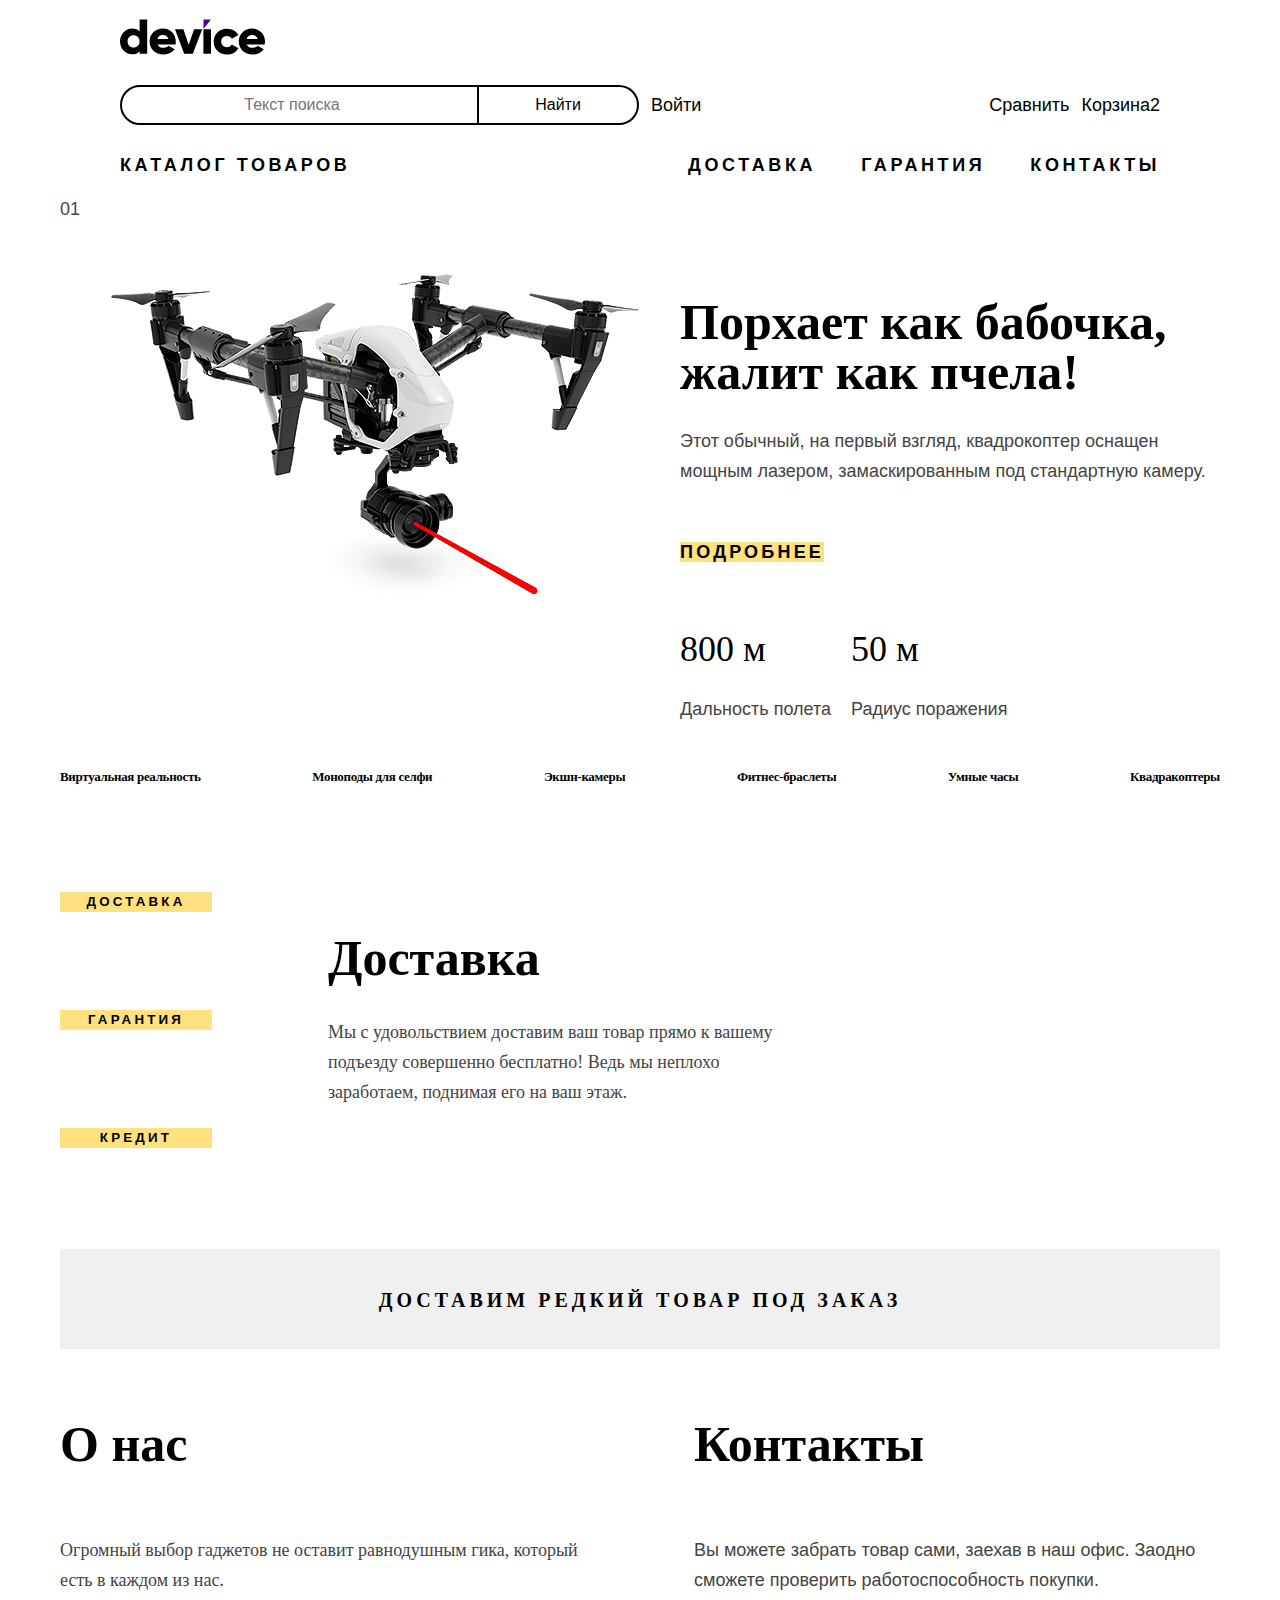
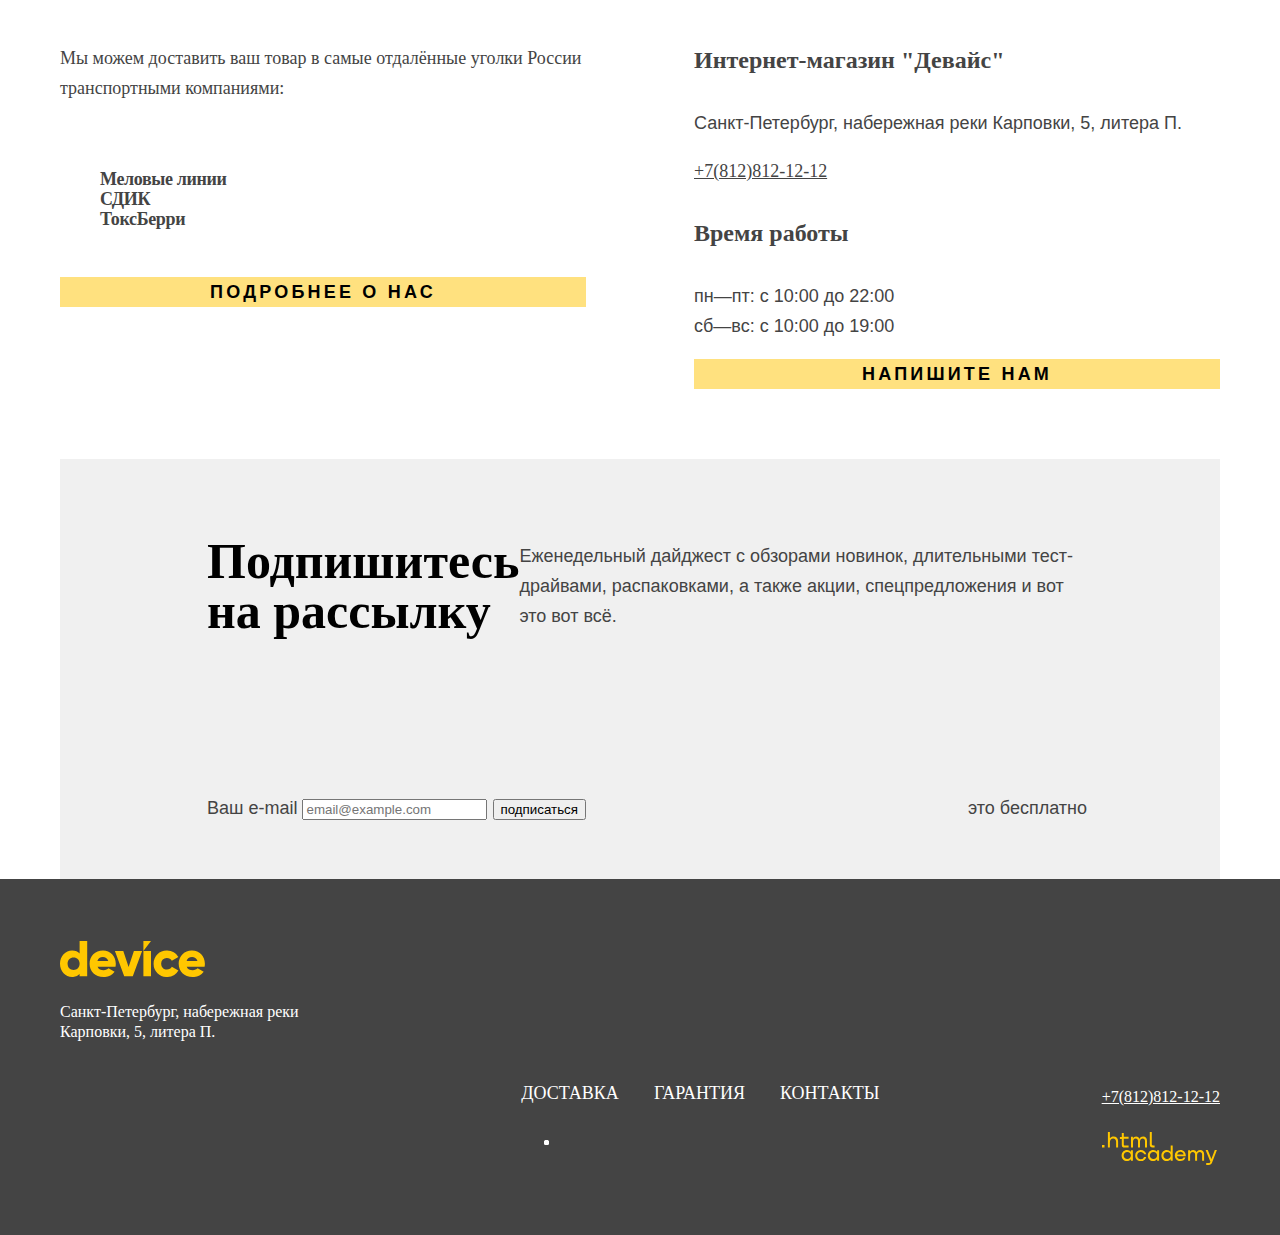
==== index.html @ 9345bbc6 "Merge pull request #5 from AnnaShmel77/master" ====
<!DOCTYPE html>
<html lang="ru">

  <head>
    <meta charset="utf-8">
    <meta name="viewport" content="width=device-width, initial-scale=1">
    <title>HTML Academy: Девайс</title>
    <link rel="stylesheet" href="styles/styles.css">
  </head>

  <body>
    <header class="main-header">
      <!-- Шапка сайта -->
      <a class="logo" href="#">
        <img src="images/logo_header-2.svg" width="145" height="36" alt="Логотип компании Device">
      </a>
      <div class="header-tabs">
        <form class="menu-form" action="https://echo.htmlacademy.ru/" method="post">
          <input type="search" class="menu-form-input" placeholder="Текст поиска">
          <button class="menu-form-button" type="submit">Найти</button>
        </form>
        <ul class="user-menu">
          <li class="user-menu-li-fr">
            <a class="user-menu-link" href="#">Войти</a>
          </li>
          <li class="user-menu-li-sd">
            <a class="user-menu-link" href="#">Сравнить</a>
          </li>
          <li class="user-menu-li-thd">
            <a class="user-menu-link notification side" href="#">
              <span>Корзина</span>
              <span class="badge">2</span>
            </a>
          </li>
        </ul>
      </div>
      <nav class="navigation">
        <div class="dropdown">
          <button class="dropbtn" type="button">Каталог товаров
          </button>
          <div class="dropdown-content">
            <div class="row">
              <div class="column">
                <a href="#">Виртуальная реальность</a>
                <a href="#">Моноподы для селфи</a>
                <a href="#">Экшн-камеры</a>
              </div>
              <div class="column">
                <a href="#">Фитнес-браслеты</a>
                <a href="#">Умные часы</a>
              </div>
              <div class="column">
                <a href="#">Квадракоптеры</a>
              </div>
            </div>
          </div>
          <div class="navigation-link-box">
            <a class="navigation-link" href="#">Доставка</a>
            <a class="navigation-link" href="#">Гарантия</a>
            <a class="navigation-link" href="#">Контакты</a>
          </div>
        </div>
      </nav>
    </header>
    <!--Основное содержание страницы-->
    <div class="page-container">
      <main class="main-index main-container">
        <h1 class="visually-hidden">Онлайн магазин электронных товаров Device</h1>
        <!--Slideshow container-->
        <div class="slideshow-container">
          <div class="myslides">
            <div class="slide-one">
              <p class="numbertext">01</p>
              <img class="slider-image" src="images/slider/slider-1.png" style="width:50%" width="560" height="560"
                alt="квадрокоптер">
              <button class="slider-button slider-prev" type="button">
                <span class="visually-hidden">Предыдущее фото</span>
              </button>
              <button class="slider-button slider-next" type="button">
                <span class="visually-hidden">Следующее фото</span>
              </button>
              <div class="slide-right-column">
                <h2 class="slider-title title">Порхает как бабочка, жалит как пчела!</h2>
                <p class="slider-text text">Этот обычный, на первый взгляд, квадрокоптер оснащен мощным лазером,
                  замаскированным под
                  стандартную камеру.
                </p>
                <div class="slider-more-button">
                  <a class="button" href="#">Подробнее</a>
                </div>
                <div class="advantages">
                  <h2 class="visually-hidden">Преимущества</h2>
                  <ul class="advantages-list">
                    <li class="advantages-item">
                      <h3 class="advantages-number-title">800 м</h3>
                      <p class="advantages-description">Дальность полета</p>
                    </li>
                    <li class="advantages-item">
                      <h3 class="advantages-number-title">50 м</h3>
                      <p class="advantages-description">Радиус поражения</p>
                    </li>
                  </ul>
                </div>
              </div>
            </div>

            <div class="slide-two">
              <p class="numbertext">02</p>
              <img class="slider-image" src="images/slider/slider-2.png" style="width:50%" width="560" height="560"
                alt="фитнес-браслет">
              <button class="slider-button slider-prev" type="button">
                <span class="visually-hidden">Предыдущее фото</span>
              </button>
              <button class="slider-button slider-next" type="button">
                <span class="visually-hidden">Следующее фото</span>
              </button>
              <div class="slide-right-column">
                <h2 class="slider-title title">Худеем правильно!</h2>
                <p class="slider-text text">Мотивирующие фитнес-браслеты помогут найти в себе силы не пропускать занятия
                  и соблюдать
                  диету.
                </p>
                <div class="slider-more-button">
                  <a class="button" href="#">Подробнее</a>
                </div>
                <div class="advantages">
                  <h2 class="visually-hidden">Преимущества</h2>
                  <ul class="advantages-list">
                    <li class="advantages-item">
                      <h3 class="advantages-number-title">48 часов</h3>
                      <p class="advantages-description">Без подзарядки</p>
                    </li>
                  </ul>
                </div>
              </div>
            </div>

            <div class="slide-three">
              <p class="numbertext">03</p>
              <img class="slider-image" src="images/slider/slider-3.png" style="width:50%" width="560" height="560"
                alt="палка для селфи">
              <button class="slider-button slider-prev" type="button">
                <span class="visually-hidden">Предыдущее фото</span>
              </button>
              <button class="slider-button slider-next" type="button">
                <span class="visually-hidden">Следующее фото</span>
              </button>
              <div class="slide-right-column">
                <h2 class="slider-title title">Делай селфи, как Бен Стиллер!</h2>
                <p class="slider-text text">Самая длинная палка для селфи доступна в нашем магазине. Восемь (Восемь,
                  Карл!) метров длиной
                  и весом всего 5 кг.
                </p>
                <div class="slider-more-button">
                  <a class="button" href="#">Подробнее</a>
                </div>
                <div class="advantages">
                  <h2 class="visually-hidden">Преимущества</h2>
                  <ul class="advantages-list">
                    <li class="advantages-item">
                      <h3 class="advantages-number-title title">8,5 м</h3>
                      <p class="advantages-description">Длина палки</p>
                    </li>
                    <li class="advantages-item">
                      <h3 class="advantages-number-title title">5 кг</h3>
                      <p class="advantages-description">Вес палки</p>
                    </li>
                    <li class="advantages-item">
                      <h3 class="advantages-number-title title">Карбон</h3>
                      <p class="advantages-description">Материал</p>
                    </li>
                  </ul>
                </div>
              </div>
            </div>
          </div>
        </div>
        <!--Каталог товаров иконки-->
        <ul class="main-category-list">
          <li class="main-category-item">
            <a class="main-category-link" href="#">
              <span class="main-category-text">Виртуальная реальность</span>
            </a>
          </li>

          <li class="main-category-item">
            <a class="main-category-link" href="#">
              <span class="main-category-text">Моноподы для селфи</span>
            </a>
          </li>

          <li class="main-category-item">
            <a class="main-category-link" href="#">
              <span class="main-category-text">Экшн-камеры</span>
            </a>
          </li>

          <li class="main-category-item">
            <a class="main-category-link" href="#">
              <span class="main-category-text">Фитнес-браслеты</span>
            </a>
          </li>

          <li class="main-category-item">
            <a class="main-category-link" href="#">
              <span class="main-category-text">Умные часы</span>
            </a>
          </li>

          <li class="main-category-item">
            <a class="main-category-link" href="#">
              <span class="main-category-text">Квадракоптеры</span>
            </a>
          </li>
        </ul>
        <!--Вертикальные табы с попап слайдами-->
        <section class="vertical-tabbar">
          <div class="tab">
            <button class="tablinks button" type="button">Доставка</button>
            <button class="tablinks button" type="button">Гарантия</button>
            <button class="tablinks button" type="button">Кредит</button>
          </div>

          <div class="tabcontent delivery">
            <!--Картинку добавить через background-image-->
            <h3 class="tabcontent-title title">Доставка</h3>
            <p class="tabcontent-text">Мы с удовольствием доставим ваш товар прямо
              к вашему подъезду совершенно бесплатно! Ведь
              мы неплохо заработаем, поднимая его на ваш этаж.</p>
          </div>

          <div class="tabcontent warranty">
            <!--Картинку добавить через background-image-->
            <h3 class="tabcontent-title title">Гарантия</h3>
            <p class="tabcontent-text">Если из-за возгорания купленного у нас товара у вас
              сгорит дом — не переживайте, мы выдадим вам новый.
              Товар, не дом, конечно же.</p>
          </div>

          <div class="tabcontent credit">
            <!--Картинку добавить через background-image-->
            <h3 class="tabcontent-title title">Кредит</h3>
            <p class="tabcontent-text">Залезть в долговую яму стало проще! Кредитные
              консультанты подберут для вас наиболее выгодные
              условия кредита. Выгодные для банка, разумеется.</p>
          </div>
        </section>

        <!--Доставка под заказ с модальным окном-->
        <div class="big-delivery-element">
          <a class="delivery-button" href="#">Доставим редкий товар под заказ</a>
        </div>

        <!--Контакты-->
        <div class="about-contacts">
          <section class="aboutus">
            <h3 class="aboutus-title title">О нас</h3>
            <div class="aboutus-text">
              <p>Огромный выбор гаджетов не оставит равнодушным гика, который есть в каждом из нас. </p>

              <p>Мы можем доставить ваш товар в самые отдалённые уголки России транспортными компаниями:
              </p>
            </div>
            <ul class="aboutus-delivery-list">
              <li>Меловые линии</li>
              <li>СДИК</li>
              <li>ТоксБерри</li>
            </ul>
            <a class="aboutus-link button" href="#">Подробнее о нас</a>
          </section>

          <section class="contacts">
            <h3 class="contacts-title title">Контакты</h3>
            <p class="contacts-text">
              Вы можете забрать товар сами, заехав в наш офис.
              Заодно сможете проверить работоспособность покупки.
            </p>
            <h4 class="contacts-subtitle title">Интернет-магазин "Девайс"</h4>
            <p class="contacts-address">
              Санкт-Петербург, набережная реки Карповки, 5, литера П.
            </p>
            <a class="contacts-phone-body" href="tel:+78121212">+7(812)812-12-12</a>
            <h4 class="contacts-subtitle title">Время работы</h4>
            <ul class="contacts-schedule">
              <li class="contacts-schedule-item">пн—пт: с 10:00 до 22:00</li>
              <li class="contacts-schedule-item">сб—вс: с 10:00 до 19:00</li>
            </ul>
            <a class="contacts-link button" href="mailto:mail@emai.com">Напишите нам</a>
          </section>
        </div>
        <!--Подписка-->
        <section class="newsletter">
          <div class="newsletter-row">
            <h3 class="newsletter-title title">Подпишитесь на рассылку</h3>

            <p class="newsletter-text">Еженедельный дайджест с обзорами новинок,
              длительными тест-драйвами, распаковками, а также акции, спецпредложения и вот это вот всё.</p>
          </div>
          <div class="newsletter-form-block">
            <form class="newsletter-form" action="https://echo.htmlacademy.ru/" method="post">
              <label for="newsletter-email">Ваш e-mail</label>
              <input class="field" placeholder="email@example.com" type="email" name="newsletter-email"
                id="newsletter-email" required>
              <button class="btn newsletter-button" type="submit">
                <span class="newsletter-btn-text">подписаться</span>
              </button>
            </form>
            <p class="newsletter-form-text">это бесплатно</p>
          </div>
        </section>
      </main>
    </div>

    <!--Подвал сайта-->
    <footer class="page-footer">
      <section class="footer-content">
        <div class="footer-logo-section">
          <a class="footer-logo" href="#">
            <img src="images/logo_footer-2.svg" width="145" height="36" alt="Логотип компании Device">
          </a>
          <address class="footer-contacts-address">
            <p class="address-text">Санкт-Петербург, набережная реки Карповки, 5, литера П.</p>
          </address>
        </div>

        <div class="footer-social-menu">
          <div class="footer-menu">
            <ul class="footer-menu-links">
              <li class="footer-menu-item">
                <a class="buttonlink" href="#">Доставка</a>
              </li>
              <li class="footer-menu-item">
                <a class="buttonlink" href="#">Гарантия</a>
              </li>
              <li class="footer-menu-item">
                <a class="buttonlink" href="#">Контакты</a>
              </li>
            </ul>
          </div>

          <div class="footer-social">
            <ul class="footer-social-list">
              <li class="footer-social-item">
                <a class="buttonlink" href="#">
                  <span class="visually-hidden">Телеграм</span>
                </a>
              </li>
              <li class="footer-social-item">
                <a class="buttonlink" href="#">
                  <span class="visually-hidden">Youtube</span>
                </a>
              </li>
              <li class="footer-social-item">
                <a class="buttonlink" href="#">
                  <span class="visually-hidden">Твиттер</span>
                </a>
              </li>
            </ul>
          </div>
        </div>

        <div class="footer-phone-logo">
          <div class="footer-contact-phone">
            <a class="contacts-phone" href="tel:+78121212">+7(812)812-12-12</a>
          </div>

          <a class="footer-htmlacademy-logo" href="https://htmlacademy.ru/" target="_blank">
            <img src="images/logo_htmlacademy-2.svg" width="115" height="33" alt="Логотип HTML-академии">
          </a>
        </div>
      </section>
    </footer>
  </body>

</html>
---- styles/styles.css ----
@font-face {
    font-family: "rubik";
    font-style: normal;
    font-weight: 400;
    src: url("../fonts/rubik/rubik-400.woff2") format("woff2");
    font-display: swap;
}


@font-face {
    font-family: "rubik";
    font-style: normal;
    font-weight: 700;
    src: url("../fonts/rubik/rubik-700.woff2") format("woff2");
    font-display: swap;
}


@font-face {
    font-family: "raleway";
    font-style: normal;
    font-weight: 800;
    src: url("../fonts/raleway/raleway-800.woff2") format("woff2");
    font-display: swap;
}

html {
    height: 100%;
}

body {
    margin: 0 auto;
    display: flex;
    flex-direction: column;
    min-height: 100vh;
    justify-content: space-between;
    font-family: "rubik", sans-serif;
    font-size: 18px;
    line-height: 30px;
    color: #444444;
    background-color: #FFFFFF;
}

.visually-hidden {
    position: absolute;
    width: 1px;
    height: 1px;
    margin: -1px;
    padding: 0;
    border: 0;
    clip: rect(0 0 0 0);
    overflow: hidden;
}

.button {
    font-family: "raleway", sans-serif;
    font-style: normal;
    font-weight: 800;
    text-align: center;
    color: #000000;
    background-color: #FFE17F;
    text-decoration: none;
    text-transform: uppercase;
    letter-spacing: 3.2px;
    padding: 0;
}

/* Pages */

.main-header {
    display: flex;
    width: 100%;
    max-width: 1160px;
    margin: 0 auto;
    margin-top: 19px;
    flex-direction: column;
    align-content: center;
    color: #000000;
    background-color: #FFFFFF;
}

.logo {
    display: block;
    width: 100%;
    max-width: 1040px;
    height: 36px;
    padding: 0;
    margin: 0 auto;
    margin-bottom: 30px;
}

.header-tabs {
    display: flex;
    flex-direction: row;
    width: 100%;
    max-width: 1040px;
    margin: 0 auto;
    margin-bottom: 30px;
    align-items: center;
}

.menu-form {
    display: flex;
    height: 40px;
    margin: 0 auto;
    align-content: center;
    background-color: #FFFFFF;
    font-family: "rubik", sans-serif;
    font-size: 16px;
    line-height: 20px;
    padding: 0;
    color: #000000;
    text-align: center;
}

.menu-form-input {
    display: flex;
    width: 359px;
    box-sizing: border-box;
    border: 2px solid #000000;
    border-radius: 50px 0 0 50px;
    align-content: center;
    background-color: #FFFFFF;
    font-family: "rubik", sans-serif;
    font-size: 16px;
    line-height: 20px;
    color: #000000;
    text-align: center;
    align-items: center;
    padding: 0;
}

.menu-form-button {
    display: flex;
    width: 160px;
    border: 2px solid #000000;
    border-radius: 0 50px 50px 0;
    border-left: transparent;
    padding-left: 10px;
    background-color: #FFFFFF;
    font-family: "rubik", sans-serif;
    font-size: 16px;
    line-height: 20px;
    color: #000000;
    text-align: center;
    align-items: center;
    justify-content: center;
    padding: 0;
}

.login {
    display: flex;
    flex-grow: 0;
    margin: 0 auto;
    padding-left: 26px;
    padding-top: 5px;
    padding-bottom: 5px;
}

.user-menu {
    display: flex;
    flex-direction: row;
    flex-wrap: wrap;
    margin: 0 auto;
    margin-left: 12px;
    column-gap: 12px;
    padding: 0;
    list-style-type: none;
    width: calc(100% - 519px);
    align-items: center;
}

.user-menu-li-fr {
    display: flex;
    margin-right: auto;
}

.user-menu-link {
    font-family: "rubik", sans-serif;
    line-height: 30px;
    font-weight: 400;
    color: #000000;
    text-decoration: none;
    text-transform: none;
}

.side {
    display: flex;
    flex-direction: row;
    margin-left: 0;
    flex-grow: 0;
    margin: 0 auto;
    justify-content: flex-end;
}

.navigation {
    display: flex;
    width: 100%;
    max-width: 1160px;
    margin: 0 auto;
    column-gap: 12px;
}


.navigation-link {
    font-family: "raleway", sans-serif;
    line-height: 21px;
    font-weight: 800;
    text-align: center;
    color: #000000;
    text-decoration: none;
    text-transform: uppercase;
}

.dropdown {
    display: flex;
    flex-direction: row;
    width: 100%;
    max-width: 1040px;
    font-family: "raleway", sans-serif;
    font-style: normal;
    font-size: 18px;
    line-height: 21px;
    letter-spacing: 0.2em;
    text-transform: uppercase;
    color: #000000;
    font-weight: 800;
    flex-wrap: wrap;
    flex-grow: 0;
    margin: 0 auto;
    align-items: center;
}

.dropbtn {
    appearance: none;
    display: flex;
    font-family: "raleway", sans-serif;
    font-style: normal;
    font-size: 18px;
    line-height: 21px;
    letter-spacing: 0.2em;
    text-transform: uppercase;
    color: #000000;
    font-weight: 800;
    text-align: left;
    border: none;
    padding: 0;
    background-color: inherit;
    flex-direction: row;
    flex-grow: 0;
    margin: 0;
    justify-content: flex-start;
}

.dropdown-content {
    display: none;
}

.navigation-link-box {
    display: flex;
    margin: 0 auto;
    margin-right: 0;
    flex-wrap: wrap;
    flex-direction: row;
    align-items: flex-start;
    justify-content: flex-end;
    gap: 45px;
}

/*Style links inside the dropdown menu columns*/
.column a {
    font-family: "rubik", sans-serif;
    line-height: 30px;
    font-weight: 400;
    color: #000000;
    text-decoration: none;
    text-transform: none;
    float: none;
    text-align: left;
    display: block;
}

.page-container {
    width: 1160px;
    margin: 0 auto;
}

.main-container {
    flex-grow: 1;
}

.title {
    font-family: "rubik", sans-serif;
    line-height: 30px;
    font-weight: 700;
    color: #000000;
    text-decoration: none;
    text-transform: none;
}


.visually-hidden {
    display: none;
}

.advantages-number-title {
    font-family: "rubik";
    line-height: 30px;
    font-size: 36px;
    font-weight: 400;
    color: #000000;
}

.slideshow-container {
    display: flex;
    max-width: 1160px;
    margin: auto;
    position: relative;
}

.slide-one {
    display: flex;
    margin: auto;

}

.slide-two {
    display: none;
}

.slide-three {
    display: none;
}

.slide-right-column {
    display: flex;
    flex-direction: column;
    max-width: 560px;
    margin-left: 40px;
    margin-top: 121px;
}

.advantages-list {
    display: flex;
    list-style-type: none;
    padding: 0;
    gap: 20px;
}

.slider-button {
    margin: 0;
    border: none;
    padding: 0;
}

.slider-title {
    padding-bottom: 29px;
    margin: 0;
    font-family: "Raleway";
    font-style: normal;
    font-weight: 800;
    font-size: 50px;
    line-height: 50px;
}

.slider-text {
    padding-bottom: 51px;
    margin: 0;
}

.advantages-number-title {
    padding-bottom: 12px;
    margin: 0;
}

.slider-more-button {
    padding-bottom: 49px;
}

/*Catalog with icons on yellow*/

.main-category-list {
    display: flex;
    justify-content: space-between;
    text-align: center;
    align-items: center;
    list-style-type: none;
    padding: 0;
    margin: 0;
    margin-bottom: 70px;
}

.main-category-link {
    text-decoration: none;
}

.main-category-text {
    font-family: "raleway";
    line-height: 24px;
    font-size: 13px;
    font-weight: 800;
    color: #000000;
    letter-spacing: -0.32px;
}

/*Vertical tabs*/
.vertical-tabbar {
    display: flex;
    margin: 0 auto;
    flex-direction: row;
    width: 100%;
    max-width: 1440px;
    margin-bottom: 70px;
}

.tab {
    display: flex;
    flex-direction: column;
    max-width: 287px;
    max-height: 319px;
    order: 0;
    flex-grow: 0;
    align-items: flex-start;
    justify-content: space-around;
    gap: 35px;
}

.tablinks {
    appearance: none;
    display: inline-block;
    flex-wrap: wrap;
    border: none;
    text-align: center;
    padding: 0;
    width: 152px;
    height: 20px;
}

.tabcontent {
    display: flex;
    margin: 0 auto;
    flex-direction: column;
    justify-content: right;
    align-items: flex-start;
    padding: 0;
    margin-top: 72.5px;
    margin-bottom: 72.5px;
    margin-right: 63px;
    margin-left: 116px;
}

.tabcontent-title {
    font-family: 'Raleway';
    font-style: normal;
    font-weight: 800;
    font-size: 50px;
    line-height: 50px;
    margin: 0;
    padding-bottom: 34px;
}

.tabcontent-text {
    font-family: "Rubik";
    font-style: normal;
    font-weight: 400;
    font-size: 18px;
    line-height: 30px;
    max-width: 452px;
    margin: 0;
}

.warranty {
    display: none;
}

.credit {
    display: none;
}

/*big delivery button*/

.big-delivery-element {
    display: flex;
    flex-direction: row;
    justify-content: center;
    align-items: center;
    padding: 0;
    max-width: 1160px;
    max-height: 100px;
    background-color: #F0F0F0;
}

.delivery-button {
    display: flex;
    font-family: 'Raleway';
    font-style: normal;
    font-weight: 800;
    font-size: 20px;
    line-height: 23px;
    text-align: center;
    letter-spacing: 0.2em;
    text-transform: uppercase;
    text-decoration: none;
    color: #000000;
    justify-content: center;
    max-width: 910px;
    max-height: 20px;
    padding-top: 40px;
    padding-bottom: 40px;
    padding-left: 125px;
    padding-right: 125px;
}


.contacts-phone-body {
    font-family: "rubik";
    line-height: 30px;
    font-size: 18px;
    font-weight: 400;
    color: #444444
}

.about-contacts {
    display: flex;
    margin: 0 auto;
    flex-direction: row;
    width: 100%;
    max-width: 1160px;
    margin-bottom: 70px;
    margin-top: 70px;
    gap: 108px
}

.aboutus {
    display: flex;
    margin: 0 auto;
    flex-direction: column;
    width: 50%;
}

.aboutus-title {
    font-family: 'Raleway';
    font-style: normal;
    font-weight: 800;
    font-size: 50px;
    line-height: 50px;
    margin: 0;
    padding-bottom: 48px;
}

.aboutus-text {
    font-family: 'Rubik';
    font-style: normal;
    font-weight: 400;
    font-size: 18px;
    line-height: 30px;
}

.aboutus-text > p {
    padding-bottom: 30px;
}

.aboutus-delivery-list {
    display: flex;
    flex-direction: column;
    padding-bottom: 30px;
    font-family: 'Rubik';
    font-style: normal;
    font-weight: 700;
    font-size: 18px;
    letter-spacing: -0.02em;
    list-style-type: none;
    line-height: 20px;
    justify-content: space-evenly;
}

.contacts-title {
    font-family: 'Raleway';
    font-style: normal;
    font-weight: 800;
    font-size: 50px;
    line-height: 50px;
    margin: 0;
    padding-bottom: 48px;
}

.contacts-subtitle {
    font-family: 'Rubik';
    font-style: normal;
    font-weight: 700;
    font-size: 24px;
    line-height: 30px;
    color: #444444;
    margin-bottom: 15px;
}

.contacts-schedule {
    list-style-type: none;
    padding: 0;
}

.contacts {
    display: flex;
    margin: 0 auto;
    flex-direction: column;
    width: 50%;
}


.newsletter {
    background-color: #F0F0F0;
    padding: 0;
    padding-top: 64px;
    padding-left: 147px;
    padding-right: 133px;
    padding-bottom: 56px;
}

.newsletter-row {
    display: flex;
    flex-direction: row;
    align-items: center;
    justify-content: space-between;
}


.newsletter-title {
    font-family: 'Raleway';
    font-style: normal;
    font-weight: 800;
    font-size: 50px;
    line-height: 50px;
    margin: 0;
}

.newsletter-form-text {
    margin: 0;
    padding: 0;
}

.newsletter-form-block {
    display: flex;
    flex-direction: row;
    align-items: center;
    justify-content: space-between;
    margin-top: 144px;
}

/*Footer*/
.page-footer {
    display: flex;
    flex-direction: row;
    color: #FFFFFF;
    background-color: #444444;
}

.footer-content {
    display: flex;
    flex-direction: row;
    margin: 0 auto;
    max-width: 1160px;
    width: 100%;
    margin-top: 62px;
    margin-bottom: 61px;
    justify-content: space-between;
}

.footer-logo-section {
    display: flex;
    flex-direction: column;
    max-width: 239px;
}


.footer-menu-links {
    list-style-type: none;
    padding: 0;
    margin: 0;
    display: flex;
    flex-direction: row;
    align-items: flex-start;
    justify-content: flex-end;
    gap: 35px;
}

.footer-social-menu {
    display: flex;
    flex-direction: column;
    justify-content: center;
    align-items: flex-start;
    margin-top: 137px;
}

.footer-social-list {
    display: flex;
    flex-direction: row;
    justify-content: space-between;
}

.address-text {
    font-family: "rubik";
    line-height: 20px;
    font-size: 16px;
    font-weight: 400;
    color: #FFFFFF;
    text-decoration: none;
    font-style: normal;
}

.buttonlink {
    font-family: "raleway";
    line-height: 21px;
    font-size: 18px;
    text-decoration: none;
    text-transform: uppercase;
    color: #FFFFFF;
}

.footer-phone-logo {
    display: flex;
    flex-direction: column;
    justify-content: space-between;
    max-height: 116px;
    align-items: flex-start;
    margin-top: 140px;
}

.contacts-phone {
    font-family: "rubik";
    line-height: 20px;
    font-size: 16px;
    font-weight: 400;
    color: #FFFFFF;
}

/*Catalog page*/

.inner-header-title {
    font-family: "raleway";
    line-height: 50px;
    font-weight: 800;
    font-size: 50px;
    text-align: left;
    color: #000000;
}

.breadcrumbs {
    color: #000000;
}

.breadcrumbs-link {
    color: inherit;
    text-decoration: none;
}

.catalog-products-monopods {
    background-color: #F0F0F0;
}

.catalog-filter-title {
    font-family: "raleway";
    line-height: 18px;
    font-weight: 800;
    font-size: 16px;
    text-transform: uppercase;
    color: #000000;
}

.product-block {
    background-color: #F0F0F0;
}

.product-card-link {
    text-decoration: none;
}

.product-card-title {
    font-family: "rubik";
    line-height: 20px;
    font-size: 18px;
    font-weight: 700;
    color: #000000;
    text-align: left;
}

.product-card-price {
    font-family: "rubik";
    line-height: 21px;
    font-size: 18px;
    font-weight: 400;
    color: #444444;
    text-align: right;
}

.product-card {
    list-style-type: none;
    padding: 0;
    margin: 0;
}

.pagination-link {
    color: #444444;
    text-decoration: none;
}

.pagination-item {
    list-style-type: none;
    padding: 0;
    margin: 0;
}

.pagination-backward {
    background-color: transparent;
}

.pagination-forward {
    background-color: transparent;
}
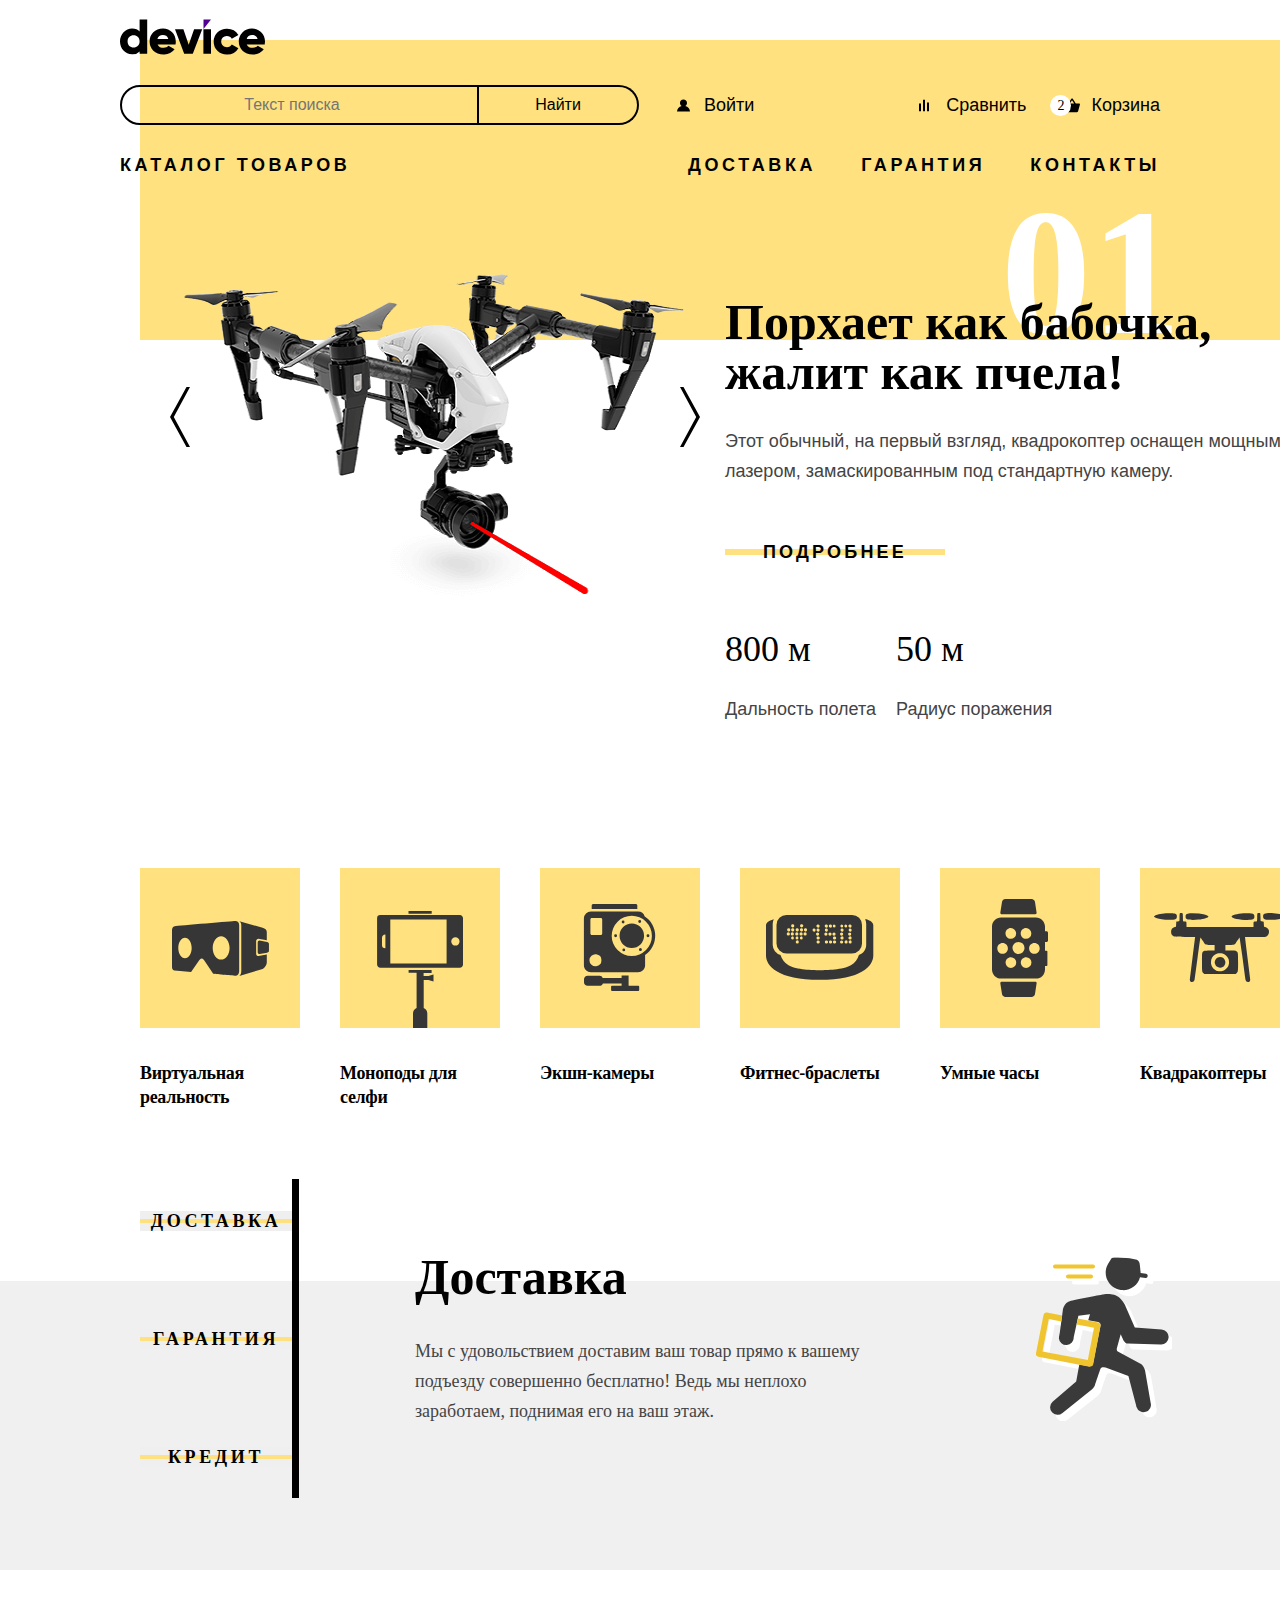
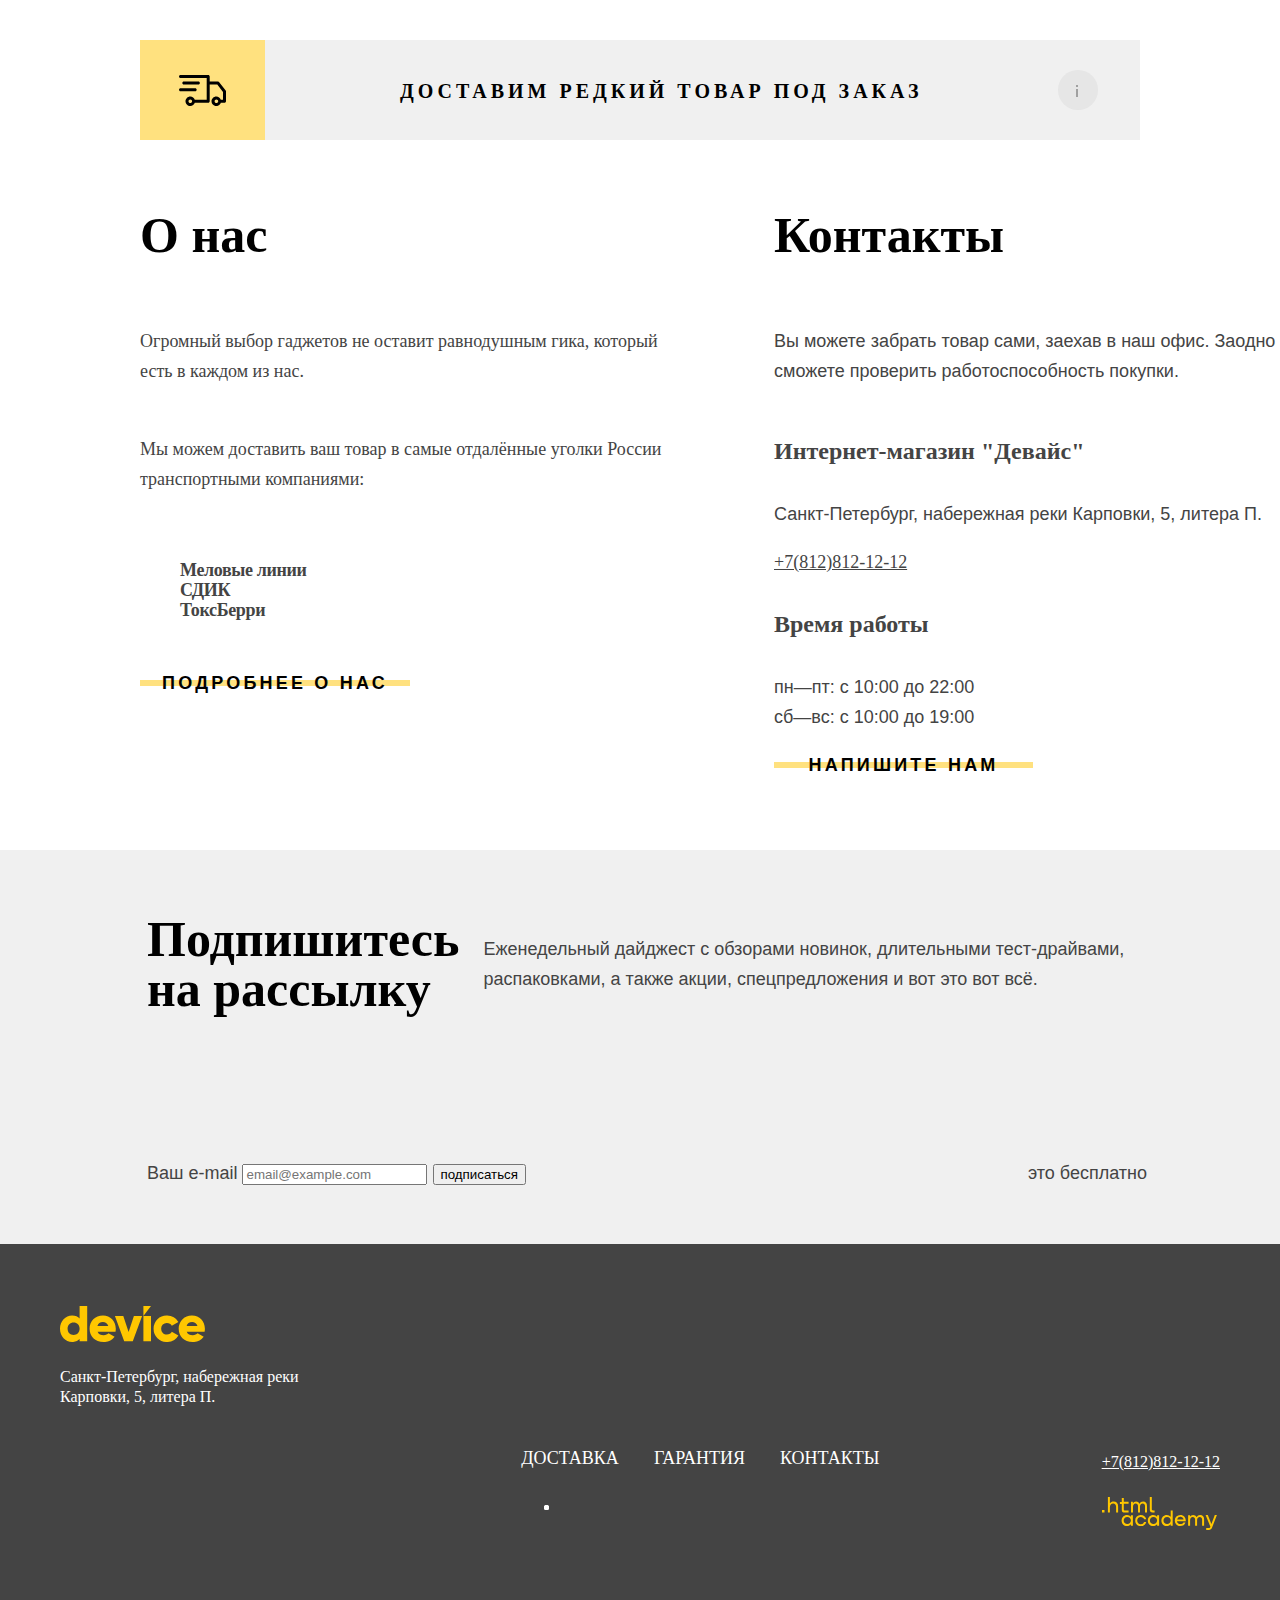
==== commit 790ef921: "Добавляет граф элементы" ====
--- a/index.html
+++ b/index.html
@@ -1,375 +1,420 @@
 <!DOCTYPE html>
 <html lang="ru">
 
-  <head>
-    <meta charset="utf-8">
-    <meta name="viewport" content="width=device-width, initial-scale=1">
-    <title>HTML Academy: Девайс</title>
-    <link rel="stylesheet" href="styles/styles.css">
-  </head>
-
-  <body>
-    <header class="main-header">
-      <!-- Шапка сайта -->
-      <a class="logo" href="#">
-        <img src="images/logo_header-2.svg" width="145" height="36" alt="Логотип компании Device">
-      </a>
-      <div class="header-tabs">
-        <form class="menu-form" action="https://echo.htmlacademy.ru/" method="post">
-          <input type="search" class="menu-form-input" placeholder="Текст поиска">
-          <button class="menu-form-button" type="submit">Найти</button>
-        </form>
-        <ul class="user-menu">
-          <li class="user-menu-li-fr">
-            <a class="user-menu-link" href="#">Войти</a>
-          </li>
-          <li class="user-menu-li-sd">
-            <a class="user-menu-link" href="#">Сравнить</a>
-          </li>
-          <li class="user-menu-li-thd">
-            <a class="user-menu-link notification side" href="#">
-              <span>Корзина</span>
-              <span class="badge">2</span>
+    <head>
+      <meta charset="utf-8">
+      <meta name="viewport" content="width=device-width, initial-scale=1">
+      <title>HTML Academy: Девайс</title>
+      <link rel="stylesheet" href="styles/styles.css">
+    </head>
+
+    <body class="main-background">
+
+      <header class="main-header">
+        <!-- Шапка сайта -->
+        <a class="logo" href="#">
+          <img src="images/logo_header-2.svg" width="145" height="36" alt="Логотип компании Device">
+        </a>
+        <div class="header-tabs">
+          <form class="menu-form" action="https://echo.htmlacademy.ru/" method="post">
+            <input type="search" class="menu-form-input" placeholder="Текст поиска">
+            <button class="menu-form-button" type="submit">Найти</button>
+          </form>
+          <ul class="user-menu">
+            <li class="user-menu-li-fr">
+              <a class="user-menu-link" href="#">Войти</a>
+              <svg class="user-menu-icon" aria-hidden="true" focusable="false" width="13" height="13" fill="none"
+              xmlns="http://www.w3.org/2000/svg"><path d="M0 12.4h13a6.3 6.3 0 0 0-4.7-5.5c1-.6 1.7-1.7 1.7-3C10 1.9 8.4.4 6.5.4A3.5 3.5 0 0 0 3 3.9c0 1.3.7 2.4 1.7 3A6.3 6.3 0 0 0 0 12.4Z" fill="#000"/>
+              </svg>
+            </li>
+            <li class="user-menu-li-sd">
+              <a class="user-menu-link" href="#">Сравнить</a>
+              <svg class="user-menu-compare" aria-hidden="true" focusable="false" width="10" height="13" fill="none"
+              xmlns="http://www.w3.org/2000/svg"><g clip-path="url(#a)" fill="#000"><path d="M6 .4H4v12h2V.4ZM2 4.4H0v8h2v-8ZM10 3.4H8v9h2v-9Z"/></g><defs><clipPath id="a"><path fill="#fff" transform="translate(0 .4)" d="M0 0h10v12H0z"/></clipPath></defs>
+              </svg>
+            </li>
+            <li class="user-menu-li-thd">
+              <a class="user-menu-link notification side" href="#">
+              <svg class="user-menu-cart" aria-hidden="true" focusable="false"width="16" height="15" fill="none"
+              xmlns="http://www.w3.org/2000/svg"><path d="m15.3 5.4-3.5.2-3.2-5L8 .5c-.2 0-.5 0-.6.3L4.2 5.6H.7c-.4 0-.7.3-.7.7v.2l1.9 6.8c.2.7.7 1 1.4 1h9.4c.7 0 1.2-.3 1.4-1l1.9-7v-.1c0-.4-.3-.8-.7-.8ZM8 2.3l2.2 3.2H5.9L8 2.3Z" fill="#000"/>
+            </svg>
+
+                <span>Корзина</span>
+                <span class="badge">2</span>
+              </a>
+            </li>
+          </ul>
+        </div>
+        <nav class="navigation">
+          <div class="dropdown">
+            <button class="dropbtn" type="button">Каталог товаров
+            </button>
+            <div class="dropdown-content">
+              <div class="row">
+                <div class="column">
+                  <a href="#">Виртуальная реальность</a>
+                  <a href="#">Моноподы для селфи</a>
+                  <a href="#">Экшн-камеры</a>
+                </div>
+                <div class="column">
+                  <a href="#">Фитнес-браслеты</a>
+                  <a href="#">Умные часы</a>
+                </div>
+                <div class="column">
+                  <a href="#">Квадракоптеры</a>
+                </div>
+              </div>
+            </div>
+            <div class="navigation-link-box">
+              <a class="navigation-link" href="#">Доставка</a>
+              <a class="navigation-link" href="#">Гарантия</a>
+              <a class="navigation-link" href="#">Контакты</a>
+            </div>
+          </div>
+        </nav>
+      </header>
+      <!--Основное содержание страницы-->
+      <div class="page-container">
+        <main class="main-index main-container">
+          <h1 class="visually-hidden">Онлайн магазин электронных товаров Device</h1>
+          <!--Slideshow container-->
+          <div class="slideshow-container">
+            <div class="myslides">
+              <div class="slide-one">
+                <img class="slider-image" src="images/slider/slider-1.png" style="width:50%" width="560" height="560"
+                  alt="квадрокоптер">
+                <button class="slider-button slider-prev" type="button">
+                  <svg aria-hidden="true" focusable="false" width="20" height="60" viewBox="0 0 20 60" fill="none"
+                  xmlns="http://www.w3.org/2000/svg">
+                  <path d="M20 60h-3.5L0 30 16.5 0H20L3.8 30 20 60Z" fill="#000"/></svg>
+                </button>
+                <button class="slider-button slider-next" type="button">
+                  <svg aria-hidden="true" focusable="false" width="20" height="60" viewBox="0 0 20 60" fill="none"
+                  xmlns="http://www.w3.org/2000/svg"><path d="M0 0h3.5L20 30 3.5 60H0l16.2-30L0 0Z" fill="#000"/>
+                </svg>
+                </button>
+                <div class="slide-right-column">
+                  <h2 class="slider-title title">Порхает как бабочка, жалит как пчела!</h2>
+                  <p class="slider-text text">Этот обычный, на первый взгляд, квадрокоптер оснащен мощным лазером,
+                    замаскированным под
+                    стандартную камеру.
+                  </p>
+                  <div class="slider-more-button">
+                    <a href="#" class="button">Подробнее</a>
+                  </div>
+                  <div class="advantages">
+                    <h2 class="visually-hidden">Преимущества</h2>
+                    <ul class="advantages-list">
+                      <li class="advantages-item">
+                        <h3 class="advantages-number-title">800 м</h3>
+                        <p class="advantages-description">Дальность полета</p>
+                      </li>
+                      <li class="advantages-item">
+                        <h3 class="advantages-number-title">50 м</h3>
+                        <p class="advantages-description">Радиус поражения</p>
+                      </li>
+                    </ul>
+                  </div>
+                </div>
+              </div>
+
+              <div class="slide-two">
+                <img class="slider-image" src="images/slider/slider-2.png" style="width:50%" width="560" height="560"
+                  alt="фитнес-браслет">
+                <button class="slider-button slider-prev" type="button">
+                  <span class="visually-hidden">Предыдущее фото</span>
+                </button>
+                <button class="slider-button slider-next" type="button">
+                  <span class="visually-hidden">Следующее фото</span>
+                </button>
+                <div class="slide-right-column">
+                  <h2 class="slider-title title">Худеем правильно!</h2>
+                  <p class="slider-text text">Мотивирующие фитнес-браслеты помогут найти в себе силы не пропускать
+                    занятия
+                    и соблюдать
+                    диету.
+                  </p>
+                  <div class="slider-more-button">
+                    <a class="button" href="#">Подробнее</a>
+                  </div>
+                  <div class="advantages">
+                    <h2 class="visually-hidden">Преимущества</h2>
+                    <ul class="advantages-list">
+                      <li class="advantages-item">
+                        <h3 class="advantages-number-title">48 часов</h3>
+                        <p class="advantages-description">Без подзарядки</p>
+                      </li>
+                    </ul>
+                  </div>
+                </div>
+              </div>
+
+              <div class="slide-three">
+                <img class="slider-image" src="images/slider/slider-3.png" style="width:50%" width="560" height="560"
+                  alt="палка для селфи">
+                <button class="slider-button slider-prev" type="button">
+                  <span class="visually-hidden">Предыдущее фото</span>
+                </button>
+                <button class="slider-button slider-next" type="button">
+                  <span class="visually-hidden">Следующее фото</span>
+                </button>
+                <div class="slide-right-column">
+                  <h2 class="slider-title title">Делай селфи, как Бен Стиллер!</h2>
+                  <p class="slider-text text">Самая длинная палка для селфи доступна в нашем магазине. Восемь (Восемь,
+                    Карл!) метров длиной
+                    и весом всего 5 кг.
+                  </p>
+                  <div class="slider-more-button">
+                    <a class="button" href="#">Подробнее</a>
+                  </div>
+                  <div class="advantages">
+                    <h2 class="visually-hidden">Преимущества</h2>
+                    <ul class="advantages-list">
+                      <li class="advantages-item">
+                        <h3 class="advantages-number-title title">8,5 м</h3>
+                        <p class="advantages-description">Длина палки</p>
+                      </li>
+                      <li class="advantages-item">
+                        <h3 class="advantages-number-title title">5 кг</h3>
+                        <p class="advantages-description">Вес палки</p>
+                      </li>
+                      <li class="advantages-item">
+                        <h3 class="advantages-number-title title">Карбон</h3>
+                        <p class="advantages-description">Материал</p>
+                      </li>
+                    </ul>
+                  </div>
+                </div>
+              </div>
+            </div>
+          </div>
+
+          <!--Каталог товаров иконки-->
+          <ul class="main-category-list">
+            <li class="main-category-item">
+              <a class="main-category-link" href="#">
+                <svg class="main-category-image" aria-hidden="true" focusable="false" width="160" height="160" viewBox="0 0 160 160" fill="none"
+                xmlns="http://www.w3.org/2000/svg">
+                <path d="M116.131 85.639V73.003c0-1.309 1.045-2.37 2.335-2.37l8.326 1.581V64.02c0-2.355-1.708-3.431-4.202-4.265l-23.187-6.58c1.616 1.391 1.889 2.04 1.889 4.396v45.209c0 2.356-.45 4.066-1.967 5.21l23.265-7.065c2.401-.833 4.202-4.216 4.202-6.572V86.44l-8.326 1.567c-1.29.002-2.335-1.06-2.335-2.368Z" fill="#363636"/><path d="m127.129 73.979-7.598-1.444c-1.008 0-1.824.829-1.824 1.851v9.868c0 1.023.816 1.852 1.824 1.852l7.598-1.431c1.154-.419 1.824-.829 1.824-1.852V75.83c0-1.022-.766-1.507-1.824-1.851ZM99.17 57.483c0-5.08-4.232-4.459-4.232-4.459s-57.106 4.714-60.1 5.121c-2.994.407-2.837 4.387-2.837 4.387v36.28c0 3.743 2.598 3.753 2.598 3.753l16.477 1.403L59.212 92.3s1.11-1.828 2.505-1.828c1.397 0 2.432 1.861 2.432 1.861l9.061 13.521s18.895 1.909 22.521 1.909c3.626-.001 3.44-5.024 3.44-5.024V57.483ZM44.982 90.192c-3.698 0-6.696-4.601-6.696-10.275s2.998-10.275 6.696-10.275c3.698 0 6.696 4.601 6.696 10.275s-2.998 10.275-6.696 10.275Zm36.158 1.426c-4.662 0-8.44-5.239-8.44-11.701 0-6.463 3.78-11.702 8.44-11.702 4.662 0 8.442 5.239 8.442 11.702 0 6.462-3.78 11.701-8.442 11.701Z" fill="#363636"/>
+                </svg>
+                <span class="main-category-text">Виртуальная реальность</span>
+              </a>
+            </li>
+
+            <li class="main-category-item">
+              <a class="main-category-link" href="#">
+                <svg class="main-category-image" aria-hidden="true" focusable="false" width="160" height="160" fill="none"
+                xmlns="http://www.w3.org/2000/svg"><path d="M119.8 47H40.3a3.2 3.2 0 0 0-3.2 3.2v46.4c0 1.8 1.5 3.2 3.2 3.2h79.5c1.8 0 3.2-1.4 3.2-3.2V50.2c0-1.8-1.4-3.2-3.2-3.2ZM45.4 80.2h-.2A3.2 3.2 0 0 1 42 77v-7.2c0-1.8 1.4-3.2 3.2-3.2h.2v13.6Zm61.2 15.2H50.3v-44h56.3v44Zm8.8-17.8a4.1 4.1 0 1 1 0-8.3 4.1 4.1 0 0 1 0 8.3ZM91.7 43H68.5v2.8h23.2V43ZM83.6 107.9v-3h8V102H68.6v2.8h8V140a6 6 0 0 0-3.6 5.6V160h14.3v-14.3a6 6 0 0 0-3.6-5.6v-28h4.8l5 1.3v-6.8l-5 1.3h-4.8Z" fill="#363636"/>
+                </svg>
+                <span class="main-category-text">Моноподы для селфи</span>
+              </a>
+            </li>
+
+            <li class="main-category-item">
+              <a class="main-category-link" href="#">
+                <svg class="main-category-image" aria-hidden="true" focusable="false" width="160" height="160" fill="none" xmlns="http://www.w3.org/2000/svg"><path d="M97.3 37.5c0-.7-.5-1.5-1.3-1.5H53c-.7 0-1.3.8-1.3 1.5V41h45.6v-3.5ZM98.2 117.8h-9.6v-10.4h-7v2.5H62.8a3.5 3.5 0 0 0-3.2-2.1h-12c-2 0-3.6 1.6-3.6 3.5v3c0 2 1.6 3.5 3.6 3.5h12c1.5 0 2.8-.9 3.3-2.3h18.7v2.3h-9.5c-.5 0-1 .4-1 1v3.2c0 .5.5 1 1 1h26.1c.5 0 1-.5 1-1v-3.2c0-.6-.5-1-1-1ZM104.7 48.4a7 7 0 0 0-6.8-5H51a7 7 0 0 0-7.1 7v46.9c0 3.9 3.3 7 7.1 7H98c3.9 0 7.1-3.1 7.1-7V86.9a23.2 23.2 0 0 0-.3-38.5ZM56.2 98.2a6 6 0 1 1 0-11.9 6 6 0 0 1 0 11.9Zm6-32.7c0 .8-.6 1.5-1.4 1.5h-9c-.7 0-1.4-.7-1.4-1.5V51.4c0-.8.7-1.4 1.4-1.4h9c.8 0 1.4.6 1.4 1.4v14.1ZM91.8 88a20 20 0 1 1 0-40.2 20 20 0 0 1 0 40.2Z" fill="#363636"/><path d="M91.8 80a12.2 12.2 0 1 0 0-24.5 12.2 12.2 0 0 0 0 24.5ZM75.6 69.2a1.4 1.4 0 1 0 0-2.9 1.4 1.4 0 0 0 0 2.9ZM108 69.2a1.4 1.4 0 1 0 0-2.9 1.4 1.4 0 0 0 0 2.9ZM83.1 55.4a1.4 1.4 0 1 0 0-2.8 1.4 1.4 0 0 0 0 2.8ZM100.4 83a1.4 1.4 0 1 0 0-3 1.4 1.4 0 0 0 0 3ZM99.7 55a1.4 1.4 0 1 0 0-2.9 1.4 1.4 0 0 0 0 2.9ZM83.8 83.3a1.4 1.4 0 1 0 0-2.8 1.4 1.4 0 0 0 0 2.8Z" fill="#363636"/>
+                </svg>
+                <span class="main-category-text">Экшн-камеры</span>
+              </a>
+            </li>
+
+            <li class="main-category-item">
+              <a class="main-category-link" href="#">
+                <svg width="160" height="160" fill="none" class="main-category-image" aria-hidden="true" focusable="false"
+                xmlns="http://www.w3.org/2000/svg">
+                <path d="M125 51c.7 1.5 1.2 3.2 1.2 4.9v21c0 4.7-3.1 8.6-7.3 10-1.3 4-3.7 7.8-8 10.4-8.7 5.3-31.1 4.9-31.2 4.9-.1 0-22.5.4-31.2-4.9a18.7 18.7 0 0 1-8-10.3 10.5 10.5 0 0 1-7.8-10V55.9c0-1.7.4-3.3 1.1-4.7-3.6 1-7.8 2.7-7.8 6.2v30c0 10.3 11.8 24.4 53.7 24.4 41.8 0 53.6-14.1 53.6-24.4v-30c0-3.6-4.6-5.5-8.3-6.3Z" fill="#363636"/><path d="M46.6 85.5H112a10 10 0 0 0 10-10.1V56.9a10 10 0 0 0-10-10H46.6a10 10 0 0 0-10.1 10v18.5a10 10 0 0 0 10 10Zm63-29a1.6 1.6 0 1 1 0 3.1 1.6 1.6 0 0 1 0-3.1Zm0 4a1.6 1.6 0 1 1 .1 3.1 1.6 1.6 0 0 1 0-3Zm0 4a1.6 1.6 0 1 1 .1 3.2 1.6 1.6 0 0 1 0-3.2Zm0 3.9a1.6 1.6 0 1 1 0 3.1 1.6 1.6 0 0 1 0-3.1Zm0 4a1.6 1.6 0 1 1 .1 3.1 1.6 1.6 0 0 1 0-3Zm-4-16a1.6 1.6 0 1 1 0 3.2 1.6 1.6 0 0 1 0-3.1Zm0 16a1.6 1.6 0 1 1 0 3.1 1.6 1.6 0 0 1 0-3Zm-4-16a1.6 1.6 0 1 1 0 3.2 1.6 1.6 0 0 1 0-3.1Zm0 4.1a1.6 1.6 0 1 1 0 3.1 1.6 1.6 0 0 1 0-3Zm0 4a1.6 1.6 0 1 1 0 3.2 1.6 1.6 0 0 1 0-3.2Zm0 3.9a1.6 1.6 0 1 1 0 3.1 1.6 1.6 0 0 1 0-3.1Zm0 4a1.6 1.6 0 1 1 0 3.2 1.6 1.6 0 0 1 0-3.2Zm-7.6-16a1.6 1.6 0 1 1 0 3.2 1.6 1.6 0 0 1 0-3.1Zm0 8.1a1.6 1.6 0 1 1 0 3.2 1.6 1.6 0 0 1 0-3.2Zm0 4a1.6 1.6 0 1 1 0 3 1.6 1.6 0 0 1 0-3Zm0 4a1.6 1.6 0 1 1 0 3 1.6 1.6 0 0 1 0-3Zm-4-16a1.6 1.6 0 1 1 0 3.1 1.6 1.6 0 0 1 0-3.1Zm0 8a1.6 1.6 0 1 1 0 3.2 1.6 1.6 0 0 1 0-3.2Zm0 8a1.6 1.6 0 1 1 0 3 1.6 1.6 0 0 1 0-3Zm-4.1-16a1.6 1.6 0 1 1 0 3.1 1.6 1.6 0 0 1 0-3.1Zm0 4a1.6 1.6 0 1 1 0 3.1 1.6 1.6 0 0 1 0-3Zm0 4a1.6 1.6 0 1 1 0 3.2 1.6 1.6 0 0 1 0-3.2Zm0 8a1.6 1.6 0 1 1 0 3 1.6 1.6 0 0 1 0-3Zm-8.3-16a1.6 1.6 0 1 1 0 3.1 1.6 1.6 0 0 1 0-3.1Zm0 4a1.6 1.6 0 1 1 0 3.1 1.6 1.6 0 0 1 0-3Zm0 4a1.6 1.6 0 1 1 0 3.2 1.6 1.6 0 0 1 0-3.2Zm0 4a1.6 1.6 0 1 1 0 3 1.6 1.6 0 0 1 0-3Zm0 4a1.6 1.6 0 1 1 0 3 1.6 1.6 0 0 1 0-3Zm-4-12a1.6 1.6 0 1 1 0 3.1 1.6 1.6 0 0 1 0-3Zm-8.5-.2a1.6 1.6 0 1 1 0 3.1 1.6 1.6 0 0 1 0-3.1Zm0 4a1.6 1.6 0 1 1 0 3.2 1.6 1.6 0 0 1 0-3.2Zm-4-8a1.6 1.6 0 1 1 0 3 1.6 1.6 0 0 1 0-3Zm0 4a1.6 1.6 0 1 1 0 3.1 1.6 1.6 0 0 1 0-3.1Zm0 4a1.6 1.6 0 1 1 0 3.2 1.6 1.6 0 0 1 0-3.2Zm0 4a1.6 1.6 0 1 1 0 3.2 1.6 1.6 0 0 1 0-3.1Zm-4.3-8a1.6 1.6 0 1 1 0 3.1 1.6 1.6 0 0 1 0-3.1Zm0 4a1.6 1.6 0 1 1 0 3.2 1.6 1.6 0 0 1 0-3.2Zm0 4a1.6 1.6 0 1 1 0 3.2 1.6 1.6 0 0 1 0-3.1Zm0 4.1a1.6 1.6 0 1 1 0 3.1 1.6 1.6 0 0 1 0-3Zm-4.5-16.1a1.6 1.6 0 1 1 0 3.1 1.6 1.6 0 0 1 0-3.1Zm0 4a1.6 1.6 0 1 1 0 3.1 1.6 1.6 0 0 1 0-3.1Zm0 4a1.6 1.6 0 1 1 0 3.2 1.6 1.6 0 0 1 0-3.2Zm0 4a1.6 1.6 0 1 1 0 3.2 1.6 1.6 0 0 1 0-3.1Zm-4-8a1.6 1.6 0 1 1 0 3.1 1.6 1.6 0 0 1 0-3.1Zm0 4a1.6 1.6 0 1 1 0 3.2 1.6 1.6 0 0 1 0-3.2Z" fill="#363636"/>
+                </svg>
+                <span class="main-category-text">Фитнес-браслеты</span>
+              </a>
+            </li>
+
+            <li class="main-category-item">
+              <a class="main-category-link" href="#">
+                <svg class="main-category-image" aria-hidden="true" focusable="false" width="160" height="160" fill="none"
+                xmlns="http://www.w3.org/2000/svg">
+                <path d="M106.5 63.2H105v-4.6c0-5-4.1-9.2-9.1-9.2H61.1c-5 0-9.1 4.1-9.1 9.2v42.8c0 5 4 9.2 9 9.2H96c5 0 9-4.1 9-9.2V98h1.6c.4 0 .8-.3.8-.8V83.5c0-.5-.4-.8-.8-.8H105v-8.8h1.5c.8 0 1.5-.7 1.5-1.5v-7.7c0-.8-.7-1.5-1.5-1.5ZM86 60.1a5.3 5.3 0 0 1 0 10.7c-3 0-5.3-2.4-5.3-5.4 0-3 2.4-5.3 5.3-5.3Zm-15.2 0a5.3 5.3 0 0 1 0 10.7c-2.9 0-5.3-2.4-5.3-5.4 0-3 2.4-5.3 5.3-5.3ZM57.3 80.4c0-3 2.4-5.4 5.3-5.4 3 0 5.3 2.4 5.3 5.4 0 3-2.4 5.4-5.3 5.4-3 0-5.3-2.4-5.3-5.4Zm13.6 19.5c-2.9 0-5.3-2.4-5.3-5.4 0-3 2.4-5.3 5.3-5.3a5.3 5.3 0 0 1 0 10.7Zm1.5-20a6 6 0 0 1 6-6 6 6 0 0 1 6.1 6 6 6 0 0 1-6 6.2 6 6 0 0 1-6-6.1Zm13.7 20c-3 0-5.3-2.4-5.3-5.4 0-3 2.4-5.3 5.3-5.3a5.3 5.3 0 0 1 0 10.7Zm8.3-14.1c-3 0-5.3-2.4-5.3-5.4 0-3 2.4-5.4 5.3-5.4 3 0 5.3 2.4 5.3 5.4 0 3-2.4 5.4-5.3 5.4ZM61.6 46.3h33.7c.9 0 1.5-.7 1.3-1.5L95 34c-.2-1.6-1.8-3-3.5-3h-26a3.7 3.7 0 0 0-3.5 3l-1.7 10.8c0 .8.5 1.5 1.3 1.5ZM95.3 113.7H61.6c-.8 0-1.4.7-1.3 1.5L62 126c.2 1.6 1.8 3 3.5 3h26c1.7 0 3.3-1.4 3.5-3l1.6-10.8c.2-.8-.4-1.5-1.3-1.5Z" fill="#363636"/>
+                </svg>
+                <span class="main-category-text">Умные часы</span>
+              </a>
+            </li>
+
+            <li class="main-category-item">
+              <a class="main-category-link" href="#">
+                <svg class="main-category-image" aria-hidden="true" focusable="false" width="160" height="160" fill="none"
+                xmlns="http://www.w3.org/2000/svg">
+                <path d="M26 45.3c-5.5.4-10.2 1.6-11.4 2.6-.7.6-.7.6-.3 1.2.7.7 3.8 1.6 7.3 2.2 4 .7 12.5.7 13.7 0 1.2-.6 1.6-1.3 1.6-3 0-1.5-.6-2.3-2.2-2.8-1.4-.3-5.8-.5-8.6-.2ZM39.8 45.5c-.2.3-.3 2.1-.3 4.1 0 4 .2 3.8-2.2 4h-1l-.3 5.1-1.2.3c-2.5.6-4 2.6-3.7 5.3 0 1.9 1 3.3 2.5 4 1.1.6 1.5.6 11.3.6 5.5 0 10.1 0 10.2.2l-2.6 20.6-2.7 21.7c0 1.6.8 2.6 2.3 2.6 1.3 0 2-.6 2.4-1.9l3-21.8c1.5-11.5 2.8-20.9 3-20.9l2.1 3.2c3 4.6 2.4 4.3 7.6 4.3h4.4v5.6h-5.1c-4.8.2-5.2.2-6 .7-1.5 1.1-1.5 1.4-1.5 11 0 9.5 0 9.8 1.5 11l.8.7h31.4l.8-.7c1.5-1.2 1.6-1.5 1.6-11 0-9.6 0-9.9-1.7-11-.6-.5-1.1-.5-5.8-.6l-5.2-.1v-5.6h4.4c5.2 0 4.7.3 7.6-4.3 1.1-1.8 2.1-3.2 2.2-3.2l3 20.9c1.5 11.5 2.8 21.3 3 21.8.3 1.3 1 2 2.3 2 1.5 0 2.4-1.1 2.3-2.7l-2.7-21.7a900 900 0 0 1-2.5-20.6c0-.1 4.6-.2 10.1-.2 9.8 0 10.2 0 11.3-.5 1.5-.8 2.4-2.2 2.6-4.1a4.7 4.7 0 0 0-3.8-5.3l-1.2-.3-.3-5-1-.2c-2.3-.1-2.2.2-2.2-3.9l-.2-4.1c-.3-.4-.6-.5-1.4-.5-.6 0-1.3.1-1.4.3-.2.2-.3 1.5-.3 4 0 2.4-.1 3.7-.4 3.9-.1.2-.9.3-1.6.3-1.6 0-1.7 0-1.7 3V59h-67v-2.3c0-3 0-3.1-1.7-3.1-.7 0-1.4-.1-1.6-.3-.2-.2-.3-1.5-.3-4 0-2.4-.1-3.7-.3-3.9-.2-.2-.8-.3-1.5-.3-.8 0-1.1.1-1.3.5Zm42.8 40.1c3 1 5.4 3.4 6.2 6.2a11 11 0 0 1-.3 5.8c-.7 1.8-2.7 4-4.6 4.9-1.3.6-1.7.7-3.9.7s-2.6 0-4-.7c-1.8-1-3.8-3-4.5-5a11 11 0 0 1-.3-5.7 9.6 9.6 0 0 1 6.1-6.2c2-.6 3.3-.6 5.3 0Z" fill="#363636"/><path d="M77.8 89.4c-2 1-3.5 3.7-3 5.8a5.4 5.4 0 0 0 8 3.7c2-1.2 3-3.6 2.4-5.8a5.4 5.4 0 0 0-5.2-4.2c-.6 0-1.6.3-2.2.5ZM50 45.2c-3.8.6-4.4 1-4.4 3.4 0 1.8.4 2.4 2.2 3 1.6.4 7.2.5 10.5 0 7-.7 11.4-2.5 9.7-3.7-1.2-.9-4.9-1.8-9-2.4a66 66 0 0 0-9-.3ZM103.5 45.3c-6.3.5-11.9 2-11.9 3.1 0 1.8 7.9 3.5 15.7 3.5 5.8 0 7.1-.6 7.1-3.3 0-1.8-.6-2.6-2.3-3-1.7-.5-5.7-.6-8.6-.3ZM126.8 45.3c-1.8.2-3 .8-3.5 1.5-.3.7-.3 2.9.2 3.5 1 1.4 1.7 1.5 7 1.5 3.7 0 5.9-.1 8-.5 3.5-.6 6.5-1.5 7.2-2.2.5-.6.5-.6-.3-1.2-1.3-1.1-6-2.2-11.9-2.6-3.4-.3-4.5-.3-6.7 0Z" fill="#363636"/>
+                </svg>
+                <span class="main-category-text">Квадракоптеры</span>
+              </a>
+            </li>
+          </ul>
+          <!--Вертикальные табы с попап слайдами-->
+          <section class="vertical-tabbar-container">
+            <div class="vertical-tabbar">
+
+            <div class="tab">
+
+              <button class="tablinks button" type="button">Доставка</button>
+              <button class="tablinks button" type="button">Гарантия</button>
+              <button class="tablinks button" type="button">Кредит</button>
+            </div>
+            <div class="tab-rectangle"></div>
+            <div class="tabcontent">
+              <!--Картинку добавить через background-image-->
+              <div class="tabcontent-description">
+              <h3 class="tabcontent-title title">Доставка</h3>
+              <p class="tabcontent-text">Мы с удовольствием доставим ваш товар прямо
+                к вашему подъезду совершенно бесплатно! Ведь
+                мы неплохо заработаем, поднимая его на ваш этаж.</p>
+              </div>
+                <div class="tabcontent-delivery"></div>
+              </div>
+            </div>
+
+            <div class="tabcontent warranty">
+              <!--Картинку добавить через background-image-->
+              <h3 class="tabcontent-title title">Гарантия</h3>
+              <p class="tabcontent-text">Если из-за возгорания купленного у нас товара у вас
+                сгорит дом — не переживайте, мы выдадим вам новый.
+                Товар, не дом, конечно же.</p>
+            </div>
+
+            <div class="tabcontent credit">
+              <!--Картинку добавить через background-image-->
+              <h3 class="tabcontent-title title">Кредит</h3>
+              <p class="tabcontent-text">Залезть в долговую яму стало проще! Кредитные
+                консультанты подберут для вас наиболее выгодные
+                условия кредита. Выгодные для банка, разумеется.</p>
+            </div>
+          </div>
+          </section>
+
+          <!--Доставка под заказ с модальным окном-->
+          <div class="big-delivery-element">
+            <div class="big-delivery-icon"></div>
+            <a class="delivery-button" href="#">Доставим редкий товар под заказ</a>
+            <div class="big-delivery-info-icon"></div>
+          </div>
+
+          <!--Контакты-->
+          <div class="about-contacts">
+            <section class="aboutus">
+              <h3 class="aboutus-title title">О нас</h3>
+              <div class="aboutus-text">
+                <p>Огромный выбор гаджетов не оставит равнодушным гика, который есть в каждом из нас. </p>
+
+                <p>Мы можем доставить ваш товар в самые отдалённые уголки России транспортными компаниями:
+                </p>
+              </div>
+              <ul class="aboutus-delivery-list">
+                <li>Меловые линии</li>
+                <li>СДИК</li>
+                <li>ТоксБерри</li>
+              </ul>
+              <a class="aboutus-link button" href="#">Подробнее о нас</a>
+            </section>
+
+            <section class="contacts">
+              <h3 class="contacts-title title">Контакты</h3>
+              <p class="contacts-text">
+                Вы можете забрать товар сами, заехав в наш офис.
+                Заодно сможете проверить работоспособность покупки.
+              </p>
+              <h4 class="contacts-subtitle title">Интернет-магазин "Девайс"</h4>
+              <p class="contacts-address">
+                Санкт-Петербург, набережная реки Карповки, 5, литера П.
+              </p>
+              <a class="contacts-phone-body" href="tel:+78121212">+7(812)812-12-12</a>
+              <h4 class="contacts-subtitle title">Время работы</h4>
+              <ul class="contacts-schedule">
+                <li class="contacts-schedule-item">пн—пт: с 10:00 до 22:00</li>
+                <li class="contacts-schedule-item">сб—вс: с 10:00 до 19:00</li>
+              </ul>
+              <a class="contacts-link button" href="mailto:mail@emai.com">Напишите нам</a>
+            </section>
+          </div>
+          <!--Подписка-->
+          <section class="newsletter">
+            <div class="newsletter-row">
+              <h3 class="newsletter-title title">Подпишитесь на рассылку</h3>
+
+              <p class="newsletter-text">Еженедельный дайджест с обзорами новинок,
+                длительными тест-драйвами, распаковками, а также акции, спецпредложения и вот это вот всё.</p>
+            </div>
+            <div class="newsletter-form-block">
+              <form class="newsletter-form" action="https://echo.htmlacademy.ru/" method="post">
+                <label for="newsletter-email">Ваш e-mail</label>
+                <input class="field" placeholder="email@example.com" type="email" name="newsletter-email"
+                  id="newsletter-email" required>
+                <button class="btn newsletter-button" type="submit">
+                  <span class="newsletter-btn-text">подписаться</span>
+                </button>
+              </form>
+              <p class="newsletter-form-text">это бесплатно</p>
+            </div>
+          </section>
+        </main>
+      </div>
+
+      <!--Подвал сайта-->
+      <footer class="page-footer">
+        <section class="footer-content">
+          <div class="footer-logo-section">
+            <a class="footer-logo" href="#">
+              <img src="images/logo_footer-2.svg" width="145" height="36" alt="Логотип компании Device">
             </a>
-          </li>
-        </ul>
-      </div>
-      <nav class="navigation">
-        <div class="dropdown">
-          <button class="dropbtn" type="button">Каталог товаров
-          </button>
-          <div class="dropdown-content">
-            <div class="row">
-              <div class="column">
-                <a href="#">Виртуальная реальность</a>
-                <a href="#">Моноподы для селфи</a>
-                <a href="#">Экшн-камеры</a>
-              </div>
-              <div class="column">
-                <a href="#">Фитнес-браслеты</a>
-                <a href="#">Умные часы</a>
-              </div>
-              <div class="column">
-                <a href="#">Квадракоптеры</a>
-              </div>
-            </div>
-          </div>
-          <div class="navigation-link-box">
-            <a class="navigation-link" href="#">Доставка</a>
-            <a class="navigation-link" href="#">Гарантия</a>
-            <a class="navigation-link" href="#">Контакты</a>
-          </div>
-        </div>
-      </nav>
-    </header>
-    <!--Основное содержание страницы-->
-    <div class="page-container">
-      <main class="main-index main-container">
-        <h1 class="visually-hidden">Онлайн магазин электронных товаров Device</h1>
-        <!--Slideshow container-->
-        <div class="slideshow-container">
-          <div class="myslides">
-            <div class="slide-one">
-              <p class="numbertext">01</p>
-              <img class="slider-image" src="images/slider/slider-1.png" style="width:50%" width="560" height="560"
-                alt="квадрокоптер">
-              <button class="slider-button slider-prev" type="button">
-                <span class="visually-hidden">Предыдущее фото</span>
-              </button>
-              <button class="slider-button slider-next" type="button">
-                <span class="visually-hidden">Следующее фото</span>
-              </button>
-              <div class="slide-right-column">
-                <h2 class="slider-title title">Порхает как бабочка, жалит как пчела!</h2>
-                <p class="slider-text text">Этот обычный, на первый взгляд, квадрокоптер оснащен мощным лазером,
-                  замаскированным под
-                  стандартную камеру.
-                </p>
-                <div class="slider-more-button">
-                  <a class="button" href="#">Подробнее</a>
-                </div>
-                <div class="advantages">
-                  <h2 class="visually-hidden">Преимущества</h2>
-                  <ul class="advantages-list">
-                    <li class="advantages-item">
-                      <h3 class="advantages-number-title">800 м</h3>
-                      <p class="advantages-description">Дальность полета</p>
-                    </li>
-                    <li class="advantages-item">
-                      <h3 class="advantages-number-title">50 м</h3>
-                      <p class="advantages-description">Радиус поражения</p>
-                    </li>
-                  </ul>
-                </div>
-              </div>
-            </div>
-
-            <div class="slide-two">
-              <p class="numbertext">02</p>
-              <img class="slider-image" src="images/slider/slider-2.png" style="width:50%" width="560" height="560"
-                alt="фитнес-браслет">
-              <button class="slider-button slider-prev" type="button">
-                <span class="visually-hidden">Предыдущее фото</span>
-              </button>
-              <button class="slider-button slider-next" type="button">
-                <span class="visually-hidden">Следующее фото</span>
-              </button>
-              <div class="slide-right-column">
-                <h2 class="slider-title title">Худеем правильно!</h2>
-                <p class="slider-text text">Мотивирующие фитнес-браслеты помогут найти в себе силы не пропускать занятия
-                  и соблюдать
-                  диету.
-                </p>
-                <div class="slider-more-button">
-                  <a class="button" href="#">Подробнее</a>
-                </div>
-                <div class="advantages">
-                  <h2 class="visually-hidden">Преимущества</h2>
-                  <ul class="advantages-list">
-                    <li class="advantages-item">
-                      <h3 class="advantages-number-title">48 часов</h3>
-                      <p class="advantages-description">Без подзарядки</p>
-                    </li>
-                  </ul>
-                </div>
-              </div>
-            </div>
-
-            <div class="slide-three">
-              <p class="numbertext">03</p>
-              <img class="slider-image" src="images/slider/slider-3.png" style="width:50%" width="560" height="560"
-                alt="палка для селфи">
-              <button class="slider-button slider-prev" type="button">
-                <span class="visually-hidden">Предыдущее фото</span>
-              </button>
-              <button class="slider-button slider-next" type="button">
-                <span class="visually-hidden">Следующее фото</span>
-              </button>
-              <div class="slide-right-column">
-                <h2 class="slider-title title">Делай селфи, как Бен Стиллер!</h2>
-                <p class="slider-text text">Самая длинная палка для селфи доступна в нашем магазине. Восемь (Восемь,
-                  Карл!) метров длиной
-                  и весом всего 5 кг.
-                </p>
-                <div class="slider-more-button">
-                  <a class="button" href="#">Подробнее</a>
-                </div>
-                <div class="advantages">
-                  <h2 class="visually-hidden">Преимущества</h2>
-                  <ul class="advantages-list">
-                    <li class="advantages-item">
-                      <h3 class="advantages-number-title title">8,5 м</h3>
-                      <p class="advantages-description">Длина палки</p>
-                    </li>
-                    <li class="advantages-item">
-                      <h3 class="advantages-number-title title">5 кг</h3>
-                      <p class="advantages-description">Вес палки</p>
-                    </li>
-                    <li class="advantages-item">
-                      <h3 class="advantages-number-title title">Карбон</h3>
-                      <p class="advantages-description">Материал</p>
-                    </li>
-                  </ul>
-                </div>
-              </div>
-            </div>
-          </div>
-        </div>
-        <!--Каталог товаров иконки-->
-        <ul class="main-category-list">
-          <li class="main-category-item">
-            <a class="main-category-link" href="#">
-              <span class="main-category-text">Виртуальная реальность</span>
+            <address class="footer-contacts-address">
+              <p class="address-text">Санкт-Петербург, набережная реки Карповки, 5, литера П.</p>
+            </address>
+          </div>
+
+          <div class="footer-social-menu">
+            <div class="footer-menu">
+              <ul class="footer-menu-links">
+                <li class="footer-menu-item">
+                  <a class="buttonlink" href="#">Доставка</a>
+                </li>
+                <li class="footer-menu-item">
+                  <a class="buttonlink" href="#">Гарантия</a>
+                </li>
+                <li class="footer-menu-item">
+                  <a class="buttonlink" href="#">Контакты</a>
+                </li>
+              </ul>
+            </div>
+
+            <div class="footer-social">
+              <ul class="footer-social-list">
+                <li class="footer-social-item">
+                  <a class="buttonlink" href="#">
+                    <span class="visually-hidden">Телеграм</span>
+                  </a>
+                </li>
+                <li class="footer-social-item">
+                  <a class="buttonlink" href="#">
+                    <span class="visually-hidden">Youtube</span>
+                  </a>
+                </li>
+                <li class="footer-social-item">
+                  <a class="buttonlink" href="#">
+                    <span class="visually-hidden">Твиттер</span>
+                  </a>
+                </li>
+              </ul>
+            </div>
+          </div>
+
+          <div class="footer-phone-logo">
+            <div class="footer-contact-phone">
+              <a class="contacts-phone" href="tel:+78121212">+7(812)812-12-12</a>
+            </div>
+
+            <a class="footer-htmlacademy-logo" href="https://htmlacademy.ru/" target="_blank">
+              <img src="images/logo_htmlacademy-2.svg" width="115" height="33" alt="Логотип HTML-академии">
             </a>
-          </li>
-
-          <li class="main-category-item">
-            <a class="main-category-link" href="#">
-              <span class="main-category-text">Моноподы для селфи</span>
-            </a>
-          </li>
-
-          <li class="main-category-item">
-            <a class="main-category-link" href="#">
-              <span class="main-category-text">Экшн-камеры</span>
-            </a>
-          </li>
-
-          <li class="main-category-item">
-            <a class="main-category-link" href="#">
-              <span class="main-category-text">Фитнес-браслеты</span>
-            </a>
-          </li>
-
-          <li class="main-category-item">
-            <a class="main-category-link" href="#">
-              <span class="main-category-text">Умные часы</span>
-            </a>
-          </li>
-
-          <li class="main-category-item">
-            <a class="main-category-link" href="#">
-              <span class="main-category-text">Квадракоптеры</span>
-            </a>
-          </li>
-        </ul>
-        <!--Вертикальные табы с попап слайдами-->
-        <section class="vertical-tabbar">
-          <div class="tab">
-            <button class="tablinks button" type="button">Доставка</button>
-            <button class="tablinks button" type="button">Гарантия</button>
-            <button class="tablinks button" type="button">Кредит</button>
-          </div>
-
-          <div class="tabcontent delivery">
-            <!--Картинку добавить через background-image-->
-            <h3 class="tabcontent-title title">Доставка</h3>
-            <p class="tabcontent-text">Мы с удовольствием доставим ваш товар прямо
-              к вашему подъезду совершенно бесплатно! Ведь
-              мы неплохо заработаем, поднимая его на ваш этаж.</p>
-          </div>
-
-          <div class="tabcontent warranty">
-            <!--Картинку добавить через background-image-->
-            <h3 class="tabcontent-title title">Гарантия</h3>
-            <p class="tabcontent-text">Если из-за возгорания купленного у нас товара у вас
-              сгорит дом — не переживайте, мы выдадим вам новый.
-              Товар, не дом, конечно же.</p>
-          </div>
-
-          <div class="tabcontent credit">
-            <!--Картинку добавить через background-image-->
-            <h3 class="tabcontent-title title">Кредит</h3>
-            <p class="tabcontent-text">Залезть в долговую яму стало проще! Кредитные
-              консультанты подберут для вас наиболее выгодные
-              условия кредита. Выгодные для банка, разумеется.</p>
           </div>
         </section>
-
-        <!--Доставка под заказ с модальным окном-->
-        <div class="big-delivery-element">
-          <a class="delivery-button" href="#">Доставим редкий товар под заказ</a>
-        </div>
-
-        <!--Контакты-->
-        <div class="about-contacts">
-          <section class="aboutus">
-            <h3 class="aboutus-title title">О нас</h3>
-            <div class="aboutus-text">
-              <p>Огромный выбор гаджетов не оставит равнодушным гика, который есть в каждом из нас. </p>
-
-              <p>Мы можем доставить ваш товар в самые отдалённые уголки России транспортными компаниями:
-              </p>
-            </div>
-            <ul class="aboutus-delivery-list">
-              <li>Меловые линии</li>
-              <li>СДИК</li>
-              <li>ТоксБерри</li>
-            </ul>
-            <a class="aboutus-link button" href="#">Подробнее о нас</a>
-          </section>
-
-          <section class="contacts">
-            <h3 class="contacts-title title">Контакты</h3>
-            <p class="contacts-text">
-              Вы можете забрать товар сами, заехав в наш офис.
-              Заодно сможете проверить работоспособность покупки.
-            </p>
-            <h4 class="contacts-subtitle title">Интернет-магазин "Девайс"</h4>
-            <p class="contacts-address">
-              Санкт-Петербург, набережная реки Карповки, 5, литера П.
-            </p>
-            <a class="contacts-phone-body" href="tel:+78121212">+7(812)812-12-12</a>
-            <h4 class="contacts-subtitle title">Время работы</h4>
-            <ul class="contacts-schedule">
-              <li class="contacts-schedule-item">пн—пт: с 10:00 до 22:00</li>
-              <li class="contacts-schedule-item">сб—вс: с 10:00 до 19:00</li>
-            </ul>
-            <a class="contacts-link button" href="mailto:mail@emai.com">Напишите нам</a>
-          </section>
-        </div>
-        <!--Подписка-->
-        <section class="newsletter">
-          <div class="newsletter-row">
-            <h3 class="newsletter-title title">Подпишитесь на рассылку</h3>
-
-            <p class="newsletter-text">Еженедельный дайджест с обзорами новинок,
-              длительными тест-драйвами, распаковками, а также акции, спецпредложения и вот это вот всё.</p>
-          </div>
-          <div class="newsletter-form-block">
-            <form class="newsletter-form" action="https://echo.htmlacademy.ru/" method="post">
-              <label for="newsletter-email">Ваш e-mail</label>
-              <input class="field" placeholder="email@example.com" type="email" name="newsletter-email"
-                id="newsletter-email" required>
-              <button class="btn newsletter-button" type="submit">
-                <span class="newsletter-btn-text">подписаться</span>
-              </button>
-            </form>
-            <p class="newsletter-form-text">это бесплатно</p>
-          </div>
-        </section>
-      </main>
-    </div>
-
-    <!--Подвал сайта-->
-    <footer class="page-footer">
-      <section class="footer-content">
-        <div class="footer-logo-section">
-          <a class="footer-logo" href="#">
-            <img src="images/logo_footer-2.svg" width="145" height="36" alt="Логотип компании Device">
-          </a>
-          <address class="footer-contacts-address">
-            <p class="address-text">Санкт-Петербург, набережная реки Карповки, 5, литера П.</p>
-          </address>
-        </div>
-
-        <div class="footer-social-menu">
-          <div class="footer-menu">
-            <ul class="footer-menu-links">
-              <li class="footer-menu-item">
-                <a class="buttonlink" href="#">Доставка</a>
-              </li>
-              <li class="footer-menu-item">
-                <a class="buttonlink" href="#">Гарантия</a>
-              </li>
-              <li class="footer-menu-item">
-                <a class="buttonlink" href="#">Контакты</a>
-              </li>
-            </ul>
-          </div>
-
-          <div class="footer-social">
-            <ul class="footer-social-list">
-              <li class="footer-social-item">
-                <a class="buttonlink" href="#">
-                  <span class="visually-hidden">Телеграм</span>
-                </a>
-              </li>
-              <li class="footer-social-item">
-                <a class="buttonlink" href="#">
-                  <span class="visually-hidden">Youtube</span>
-                </a>
-              </li>
-              <li class="footer-social-item">
-                <a class="buttonlink" href="#">
-                  <span class="visually-hidden">Твиттер</span>
-                </a>
-              </li>
-            </ul>
-          </div>
-        </div>
-
-        <div class="footer-phone-logo">
-          <div class="footer-contact-phone">
-            <a class="contacts-phone" href="tel:+78121212">+7(812)812-12-12</a>
-          </div>
-
-          <a class="footer-htmlacademy-logo" href="https://htmlacademy.ru/" target="_blank">
-            <img src="images/logo_htmlacademy-2.svg" width="115" height="33" alt="Логотип HTML-академии">
-          </a>
-        </div>
-      </section>
-    </footer>
-  </body>
-
-</html>
+      </footer>
+    </body>
+
+  </html>
--- a/styles/styles.css
+++ b/styles/styles.css
@@ -32,6 +32,7 @@
     margin: 0 auto;
     display: flex;
     flex-direction: column;
+    max-width: 1440px;
     min-height: 100vh;
     justify-content: space-between;
     font-family: "rubik", sans-serif;
@@ -58,25 +59,53 @@
     font-weight: 800;
     text-align: center;
     color: #000000;
-    background-color: #FFE17F;
     text-decoration: none;
     text-transform: uppercase;
     letter-spacing: 3.2px;
-    padding: 0;
+    border: none;
+    cursor: pointer;
+    margin: 0;
+    width: 100%;
+    position: relative;
+}
+.button::before {
+    content:"";
+    position: absolute;
+    left: 0%;
+    right: 0%;
+    top: 40%;
+    bottom: 40%;
+    background-color: #FFE17F;
+    z-index: -1;
 }
 
 /* Pages */
+.main-background {
+    position: relative;
+}
 
 .main-header {
     display: flex;
     width: 100%;
     max-width: 1160px;
     margin: 0 auto;
-    margin-top: 19px;
+    margin-top: 15px;
     flex-direction: column;
     align-content: center;
     color: #000000;
-    background-color: #FFFFFF;
+    background-color: transparent;
+    position: relative;
+}
+.main-background::before {
+    position: absolute;
+    width: 100%;
+    max-width: 1160px;
+    height: 300px;
+    top: 40px;
+    left: 140px;
+    margin: 0 auto;
+    content:"";
+    background: #FFE17F;
 }
 
 .logo {
@@ -87,6 +116,7 @@
     padding: 0;
     margin: 0 auto;
     margin-bottom: 30px;
+    margin-top: 4px;
 }
 
 .header-tabs {
@@ -101,10 +131,11 @@
 
 .menu-form {
     display: flex;
+    font-style: none;
     height: 40px;
     margin: 0 auto;
     align-content: center;
-    background-color: #FFFFFF;
+    background-color: transparent;
     font-family: "rubik", sans-serif;
     font-size: 16px;
     line-height: 20px;
@@ -120,7 +151,7 @@
     border: 2px solid #000000;
     border-radius: 50px 0 0 50px;
     align-content: center;
-    background-color: #FFFFFF;
+    background-color: transparent;
     font-family: "rubik", sans-serif;
     font-size: 16px;
     line-height: 20px;
@@ -137,7 +168,7 @@
     border-radius: 0 50px 50px 0;
     border-left: transparent;
     padding-left: 10px;
-    background-color: #FFFFFF;
+    background-color: transparent;
     font-family: "rubik", sans-serif;
     font-size: 16px;
     line-height: 20px;
@@ -148,14 +179,101 @@
     padding: 0;
 }
 
-.login {
+.user-menu-link {
     display: flex;
     flex-grow: 0;
     margin: 0 auto;
-    padding-left: 26px;
+    padding-left: 53px;
     padding-top: 5px;
     padding-bottom: 5px;
-}
+    align-items: center;
+}
+.user-menu-li-fr {
+    position: relative;
+    align-items: center;
+}
+
+.user-menu-icon {
+    position: absolute;
+    top: 0;
+    right: 0;
+    bottom: 0;
+    left: 0;
+    margin: auto;
+    fill:#000000
+}
+
+.user-menu-li-fr .user-menu-icon {
+    right: auto;
+    left: 26px;
+    margin: auto 0;
+}
+
+.user-menu-li-sd {
+    position: relative;
+    align-items: center;
+}
+.user-menu-compare {
+    position: absolute;
+    top: 0;
+    right: 0;
+    bottom: 0;
+    left: 0;
+    margin: auto;
+    fill:#000000
+}
+
+.user-menu-li-sd .user-menu-compare {
+    right: auto;
+    left: 26px;
+    margin: auto 0;
+}
+.user-menu-li-thd{
+    position: relative;
+    align-items: center;
+}
+.user-menu-cart {
+    position: absolute;
+    top: 0;
+    right: 0;
+    bottom: 0;
+    left: 0;
+    margin: auto;
+    fill:#000000;
+    z-index: 3;
+}
+
+.user-menu-li-thd .user-menu-cart{
+    right: auto;
+    left: 26px;
+    margin: auto 0;
+}
+.notification{
+    z-index: 2;
+    display: inline-block;
+    text-decoration: none;
+    align-items: center;
+    position: relative;
+}
+.notification .badge {
+    position: absolute;
+    content: 2;
+    width: 21px;
+    height: 21px;
+    left: 12px;
+    top: 1;
+    border-radius: 50%;
+    background:#FFFFFF;
+    color:#000000;
+    text-align: center;
+    align-items: center;
+    font-family: 'Rubik';
+    font-style: normal;
+    font-weight: 400;
+    font-size: 14px;
+    line-height: 22px;
+    z-index: 4;
+  }
 
 .user-menu {
     display: flex;
@@ -281,13 +399,33 @@
 }
 
 .page-container {
-    width: 1160px;
     margin: 0 auto;
 }
 
 .main-container {
     flex-grow: 1;
-}
+    position: relative;
+
+}
+.main-container::before{
+    position: absolute;
+    content: "01";
+    width: 250px;
+    height: 135px;
+    right: 189px;
+    top: 29px;
+    font-family: 'Rubik';
+    font-style: normal;
+    font-weight: 700;
+    font-size: 180px;
+    line-height: 30px;
+    display: flex;
+    align-items: center;
+    text-align: right;
+    color: #FFFFFF;
+    z-index: 1;
+}
+
 
 .title {
     font-family: "rubik", sans-serif;
@@ -296,11 +434,6 @@
     color: #000000;
     text-decoration: none;
     text-transform: none;
-}
-
-
-.visually-hidden {
-    display: none;
 }
 
 .advantages-number-title {
@@ -313,10 +446,50 @@
 
 .slideshow-container {
     display: flex;
+    flex-direction: row;
+    justify-content: center;
+    align-items: center;
+    padding: 0;
+    padding-bottom: 38px;
     max-width: 1160px;
-    margin: auto;
-    position: relative;
-}
+    margin-right: 140px;
+    margin-left: 140px;
+    margin-bottom: 70px;
+    gap: 40px;
+    position: relative;
+    z-index: 3;
+}
+
+.slider-button{
+    display: flex;
+    flex-direction: row;
+    margin-top: 120px;
+    margin-left: 30px;
+    padding: 0;
+    background-color: transparent;
+    z-index: 4;
+    top: 211px;
+    left: 30px;
+    margin: 0 auto;
+    position: relative;
+
+}
+.slider-prev {
+    position: absolute;
+    top: 211px;
+    left: 30px;
+}
+.slider-next {
+    position: absolute;
+    top: 211px;
+    left: 540px;
+}
+
+.slider-image {
+    display: flex;
+    max-width: 530px;
+}
+
 
 .slide-one {
     display: flex;
@@ -354,6 +527,9 @@
 }
 
 .slider-title {
+    display: flex;
+    width: 100%;
+    max-width: 545;
     padding-bottom: 29px;
     margin: 0;
     font-family: "Raleway";
@@ -361,6 +537,7 @@
     font-weight: 800;
     font-size: 50px;
     line-height: 50px;
+    z-index: 3;
 }
 
 .slider-text {
@@ -374,6 +551,12 @@
 }
 
 .slider-more-button {
+    display: flex;
+    width: 100%;
+    max-width: 220px;
+    justify-content:stretch;
+    padding: 0;
+    margin: 0;
     padding-bottom: 49px;
 }
 
@@ -381,38 +564,107 @@
 
 .main-category-list {
     display: flex;
-    justify-content: space-between;
+    justify-content: center;
+    max-width: 1160px;
+    gap: 40px;
     text-align: center;
-    align-items: center;
+    align-items: top;
     list-style-type: none;
     padding: 0;
     margin: 0;
+    margin-right: 140px;
+    margin-left: 140px;
     margin-bottom: 70px;
 }
 
 .main-category-link {
+    display: flex;
+    flex-direction: column;
     text-decoration: none;
-}
-
+    width: 100%;
+    height: 100%;
+    max-width: 160px;
+    max-height: 253px;
+}
+.main-category-image {
+    display: flex;
+    flex-direction: row;
+    align-content: top;
+    justify-content: center;
+    width: 160px;
+    height: 160px;
+    padding: 0;
+    margin: 0;
+    margin-bottom: 33px;
+    position: relative;
+    background-color: #FFE17F;
+}
+.main-category-icon {
+    position: absolute;
+
+}
 .main-category-text {
+    display: inline;
     font-family: "raleway";
     line-height: 24px;
-    font-size: 13px;
+    font-size: 18px;
     font-weight: 800;
     color: #000000;
     letter-spacing: -0.32px;
+    text-align: start;
 }
 
 /*Vertical tabs*/
-.vertical-tabbar {
+
+.vertical-tabbar-container {
     display: flex;
     margin: 0 auto;
     flex-direction: row;
     width: 100%;
     max-width: 1440px;
     margin-bottom: 70px;
-}
-
+    position: relative;
+    z-index: -1;
+}
+.tab-rectangle {
+    width: 7px;
+    height: 319px;
+    background-color: #000000;
+    position: relative;
+    z-index: 2;
+
+}
+.tab-rectangle::before {
+    content: "" ;
+    position: absolute;
+    width: 7px;
+    height: 319px;
+
+    top: 0;
+    z-index: 2;
+}
+.vertical-tabbar {
+    display: flex;
+    margin: 0 auto;
+    flex-direction: row;
+    width: 100%;
+    max-width: 1160px;
+    margin-bottom: 72px;
+    margin-right: 140px;
+    margin-left: 140px;
+    position: relative;
+    z-index: 0;
+}
+.vertical-tabbar-container::after {
+    position: absolute;
+    content: "";
+    width: 1440px;
+    height: 289px;
+    left: 0;
+    top: 102px;
+    background-color: #F0F0F0;
+    z-index: -2;
+}
 .tab {
     display: flex;
     flex-direction: column;
@@ -423,6 +675,7 @@
     align-items: flex-start;
     justify-content: space-around;
     gap: 35px;
+    z-index: 1;
 }
 
 .tablinks {
@@ -430,13 +683,27 @@
     display: inline-block;
     flex-wrap: wrap;
     border: none;
-    text-align: center;
     padding: 0;
     width: 152px;
     height: 20px;
-}
-
+    font-family: 'Raleway';
+    font-style: normal;
+    font-weight: 800;
+    font-size: 18px;
+    line-height: 21px;
+    text-align: center;
+    letter-spacing: 0.2em;
+    text-transform: uppercase;
+    z-index: -1;
+}
 .tabcontent {
+    display: flex;
+    justify-content: space-between;
+    gap: 106px;
+    z-index: 1;
+}
+
+.tabcontent-description {
     display: flex;
     margin: 0 auto;
     flex-direction: column;
@@ -447,7 +714,17 @@
     margin-bottom: 72.5px;
     margin-right: 63px;
     margin-left: 116px;
-}
+
+}
+.tabcontent-delivery {
+    display: flex;
+    background-image: url(../images/tabcontent/frame1.svg);
+    width: 136px;
+    height: 164px;
+    margin-top: 77.5px;
+    order: 1;
+}
+
 
 .tabcontent-title {
     font-family: 'Raleway';
@@ -457,6 +734,7 @@
     line-height: 50px;
     margin: 0;
     padding-bottom: 34px;
+    order: 0;
 }
 
 .tabcontent-text {
@@ -467,6 +745,7 @@
     line-height: 30px;
     max-width: 452px;
     margin: 0;
+    order: 0;
 }
 
 .warranty {
@@ -482,11 +761,14 @@
 .big-delivery-element {
     display: flex;
     flex-direction: row;
-    justify-content: center;
+    justify-content: space-between;
     align-items: center;
     padding: 0;
     max-width: 1160px;
     max-height: 100px;
+    height: 100%;
+    margin-right: 140px;
+    margin-left: 140px;
     background-color: #F0F0F0;
 }
 
@@ -511,6 +793,37 @@
     padding-right: 125px;
 }
 
+.big-delivery-icon {
+    width: 125px;
+    height: 100px;
+    background-image: url(../images/delivery_button/big-delivery-icon.svg);
+}
+
+.big-delivery-info-icon {
+    width: 40px;
+    height: 40px;
+    border-radius: 50%;
+    background: rgba(220, 220, 220, 0.5);
+    padding: 0;
+    margin: 0;
+    margin-right: 42.5px;
+    margin-top: 30px;
+    margin-bottom: 30px;
+    align-items: center;
+    position: relative;
+    z-index: 1;
+}
+.big-delivery-info-icon::after {
+    position: absolute;
+    content: url(../images/delivery_button/i.svg);
+    align-self: center;
+    width: 2px;
+    height: 12px;
+    left: 18px;
+    top: 6px;
+    z-index: 2;
+}
+
 
 .contacts-phone-body {
     font-family: "rubik";
@@ -528,12 +841,13 @@
     max-width: 1160px;
     margin-bottom: 70px;
     margin-top: 70px;
+    margin-right: 140px;
+    margin-left: 140px;
     gap: 108px
 }
 
 .aboutus {
     display: flex;
-    margin: 0 auto;
     flex-direction: column;
     width: 50%;
 }
@@ -573,7 +887,14 @@
     line-height: 20px;
     justify-content: space-evenly;
 }
-
+.aboutus-link {
+    display: flex;
+    max-width: 270px;
+    padding: 0;
+    align-self: flex-start;
+    justify-content: center;
+
+}
 .contacts-title {
     font-family: 'Raleway';
     font-style: normal;
@@ -605,7 +926,14 @@
     flex-direction: column;
     width: 50%;
 }
-
+ .contacts-link {
+    display: flex;
+    max-width: 259px;
+    padding: 0;
+    align-self: flex-start;
+    justify-content: center;
+
+ }
 
 .newsletter {
     background-color: #F0F0F0;
@@ -744,16 +1072,121 @@
     color: #000000;
 }
 
+.page-container {
+    display: flex;
+    flex-direction: column;
+}
+
+.inner-header {
+    display: flex;
+    flex-direction: column;
+    max-width: 1079px;
+    margin: 0;
+    margin-left: 200px;
+    margin-bottom: 35px;
+}
+
 .breadcrumbs {
     color: #000000;
+    display: flex;
+    flex-direction: row;
+    margin: 0;
+    align-items: center;
+    padding: 0;
+    gap: 16px;
+    list-style-type: none;
+
 }
 
 .breadcrumbs-link {
     color: inherit;
+    display: flex;
     text-decoration: none;
 }
 
+.catalog-filter {
+    display: flex;
+    flex-direction: column;
+    margin: 0;
+    border: none;
+    align-items: flex-start;
+    padding: 0 0 0 60px;
+    gap: 35px;
+    max-width: 320px;
+}
+
+.catalog-filter-title {
+    font-family: "Raleway";
+    font-style: normal;
+    font-weight: 800;
+    font-size: 16px;
+    line-height: 19px;
+    letter-spacing: 0.2em;
+    text-transform: uppercase;
+    margin-top: 25px;
+}
+
+.sorting-continer {
+    display: flex;
+    flex-direction: row;
+    justify-content: space-between;
+    align-items: center;
+    padding: 20px 40px;
+    gap: 167px;
+    margin: 0;
+    max-width: 840px;
+    max-height: 70px;
+}
+
+
+.area-lable {
+    font-family: "Raleway";
+    font-style: normal;
+    font-weight: 800;
+    font-size: 16px;
+    line-height: 19px;
+    letter-spacing: 0.2em;
+    color: #000;
+    text-transform: uppercase;
+    margin: 0;
+}
+
+.select-control {
+    background-color: transparent;
+    border: none;
+    font-family: 'Rubik';
+    font-style: normal;
+    font-weight: 400;
+    font-size: 18px;
+    line-height: 30px;
+    color: hsl(0, 0%, 0%);
+}
+
+.catalog-right-column-productbox {
+    display: flex;
+    flex-direction: column;
+    flex-wrap: wrap;
+    flex-grow: 1;
+    max-width: 840px;
+    margin: 0;
+    padding: 70px 40px 0;
+    background-color: #FFFFFF;
+    padding-bottom: 78px;
+}
+
+.product-list {
+    display: grid;
+    grid-template-columns: repeat(2, 360px);
+    list-style-type: none;
+    padding: 0;
+    gap: 40px;
+    margin: 0, 0, 44px;
+    flex-grow: 0;
+    background-color: #FFFFFF;
+}
+
 .catalog-products-monopods {
+    display: flex;
     background-color: #F0F0F0;
 }
 
@@ -768,19 +1201,37 @@
 
 .product-block {
     background-color: #F0F0F0;
+    display: flex;
+    flex-wrap: wrap;
 }
 
 .product-card-link {
     text-decoration: none;
 }
-
+.product-card-title-link{
+    text-decoration: none;
+}
+
+.product-card-content {
+    display: flex;
+    justify-content: space-between;
+    align-items: flex-start;
+    margin: 0;
+    margin-top: 32px;
+}
 .product-card-title {
+    display: flex;
+    flex: none;
+    order: 0;
+    flex-grow: 0;
     font-family: "rubik";
     line-height: 20px;
     font-size: 18px;
     font-weight: 700;
     color: #000000;
     text-align: left;
+    max-width: 226px;
+    margin: 0;
 }
 
 .product-card-price {
@@ -790,20 +1241,90 @@
     font-weight: 400;
     color: #444444;
     text-align: right;
+    max-width: 134px;
+    flex: none;
+    order: 0;
+    flex-grow: 0;
 }
 
 .product-card {
+    display: flex;
+    flex-wrap: wrap;
+    flex-direction: column;
+    flex-grow: 1;
     list-style-type: none;
     padding: 0;
     margin: 0;
+}
+.product-card-image {
+    margin: 0;
+}
+
+
+.product-card-loadmore {
+    display: flex;
+    flex-direction: row;
+    justify-content: center;
+    align-items: center;
+    padding: 18px 39px;
+    width: 100%;
+    max-width: 760px;
+    max-height: 55px;
+    border: 3px solid #E5E5E5;
+    margin-bottom: 44px;
+    margin-top: 44px;
+    font-family: 'Raleway';
+    font-style: normal;
+    font-weight: 800;
+    font-size: 16px;
+    line-height: 19px;
+    letter-spacing: 0.2em;
+    text-transform: uppercase;
+    background-color: transparent;
+}
+
+.pagination-block {
+    display: flex;
+    flex-direction: row;
+    justify-content: space-between;
+    align-items: center;
+    padding: 0;
+    width: 100%;
+    max-width: 760px;
+    max-height: 71px;
+    background: #EBEBEB;
+    order: 3;
+    align-self: stretch;
+    flex-grow: 0;
+}
+
+.pagination {
+    display: flex;
+    align-items: center;
 }
 
 .pagination-link {
     color: #444444;
     text-decoration: none;
+    display: flex;
+    box-sizing: border-box;
+    width: 40px;
+    height: 40px;
+    justify-content: center;
+    font-family: 'Rubik';
+    font-style: normal;
+    font-weight: 400;
+    font-size: 16px;
+    line-height: 20px;
+    text-align: center;
+    align-items: center;
+    opacity: 0.3;
+
 }
 
 .pagination-item {
+    display: flex;
+    flex-direction: row;
     list-style-type: none;
     padding: 0;
     margin: 0;
@@ -811,8 +1332,34 @@
 
 .pagination-backward {
     background-color: transparent;
+    border: none;
+    display: flex;
+    flex-direction: row;
+    justify-content: center;
+    align-items: center;
+    padding: 25px;
+    font-family: 'Raleway';
+    font-style: normal;
+    font-weight: 800;
+    font-size: 18px;
+    line-height: 21px;
+    letter-spacing: 0.2em;
+    text-transform: uppercase;
+
 }
 
 .pagination-forward {
     background-color: transparent;
-}
+    border: none;
+    flex-direction: row;
+    justify-content: center;
+    align-items: center;
+    padding: 25px;
+    font-family: 'Raleway';
+    font-style: normal;
+    font-weight: 800;
+    font-size: 18px;
+    line-height: 21px;
+    letter-spacing: 0.2em;
+    text-transform: uppercase;
+}
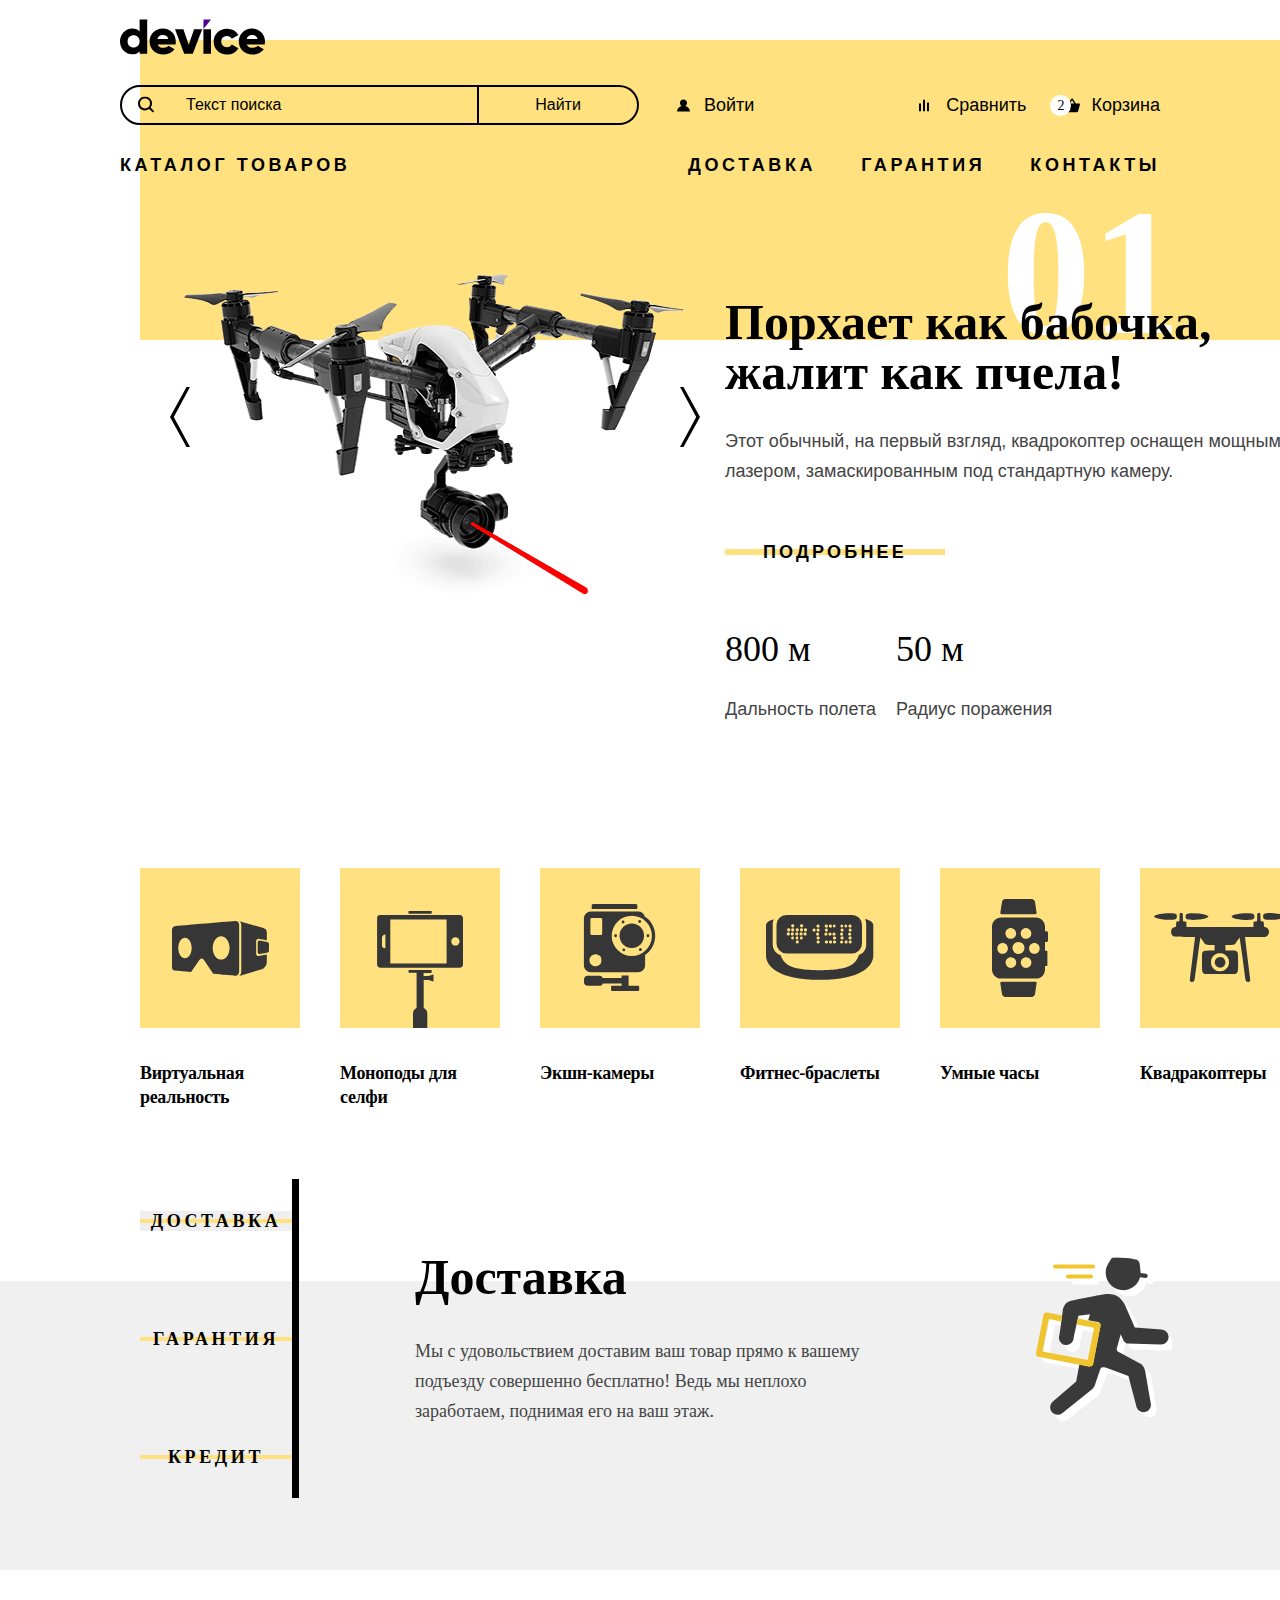
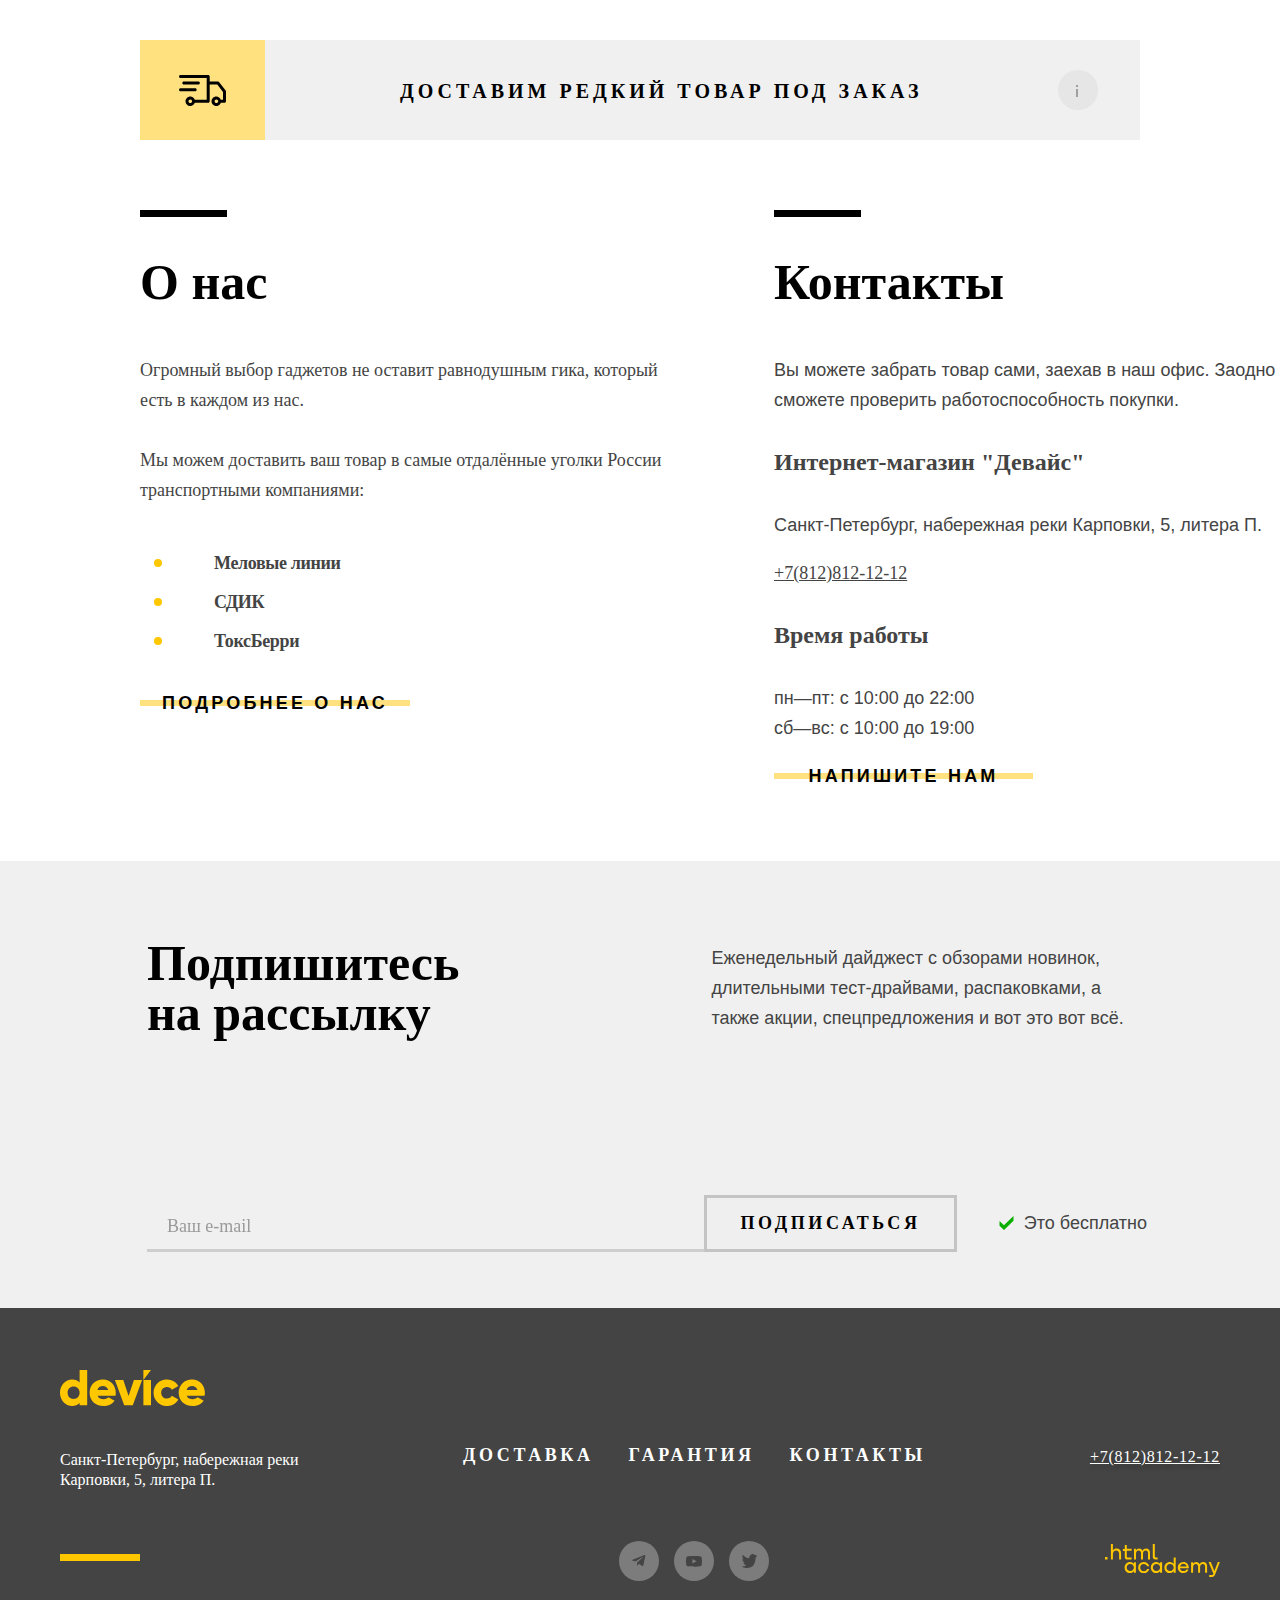
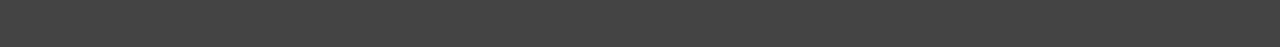
==== commit 81cd9cf4: "Стилизует главную страницу" ====
--- a/index.html
+++ b/index.html
@@ -17,7 +17,7 @@
         </a>
         <div class="header-tabs">
           <form class="menu-form" action="https://echo.htmlacademy.ru/" method="post">
-            <input type="search" class="menu-form-input" placeholder="Текст поиска">
+            <input type="search" class="menu-form-input search-icon" placeholder="Текст поиска">
             <button class="menu-form-button" type="submit">Найти</button>
           </form>
           <ul class="user-menu">
@@ -299,6 +299,7 @@
           <!--Контакты-->
           <div class="about-contacts">
             <section class="aboutus">
+              <div class="aboutus-rectangle"></div>
               <h3 class="aboutus-title title">О нас</h3>
               <div class="aboutus-text">
                 <p>Огромный выбор гаджетов не оставит равнодушным гика, который есть в каждом из нас. </p>
@@ -315,6 +316,7 @@
             </section>
 
             <section class="contacts">
+              <div class="contacts-rectangle"></div>
               <h3 class="contacts-title title">Контакты</h3>
               <p class="contacts-text">
                 Вы можете забрать товар сами, заехав в наш офис.
@@ -343,14 +345,14 @@
             </div>
             <div class="newsletter-form-block">
               <form class="newsletter-form" action="https://echo.htmlacademy.ru/" method="post">
-                <label for="newsletter-email">Ваш e-mail</label>
-                <input class="field" placeholder="email@example.com" type="email" name="newsletter-email"
+                <label for="newsletter-email"></label>
+                <input class="field" placeholder="Ваш e-mail" type="email" name="newsletter-email"
                   id="newsletter-email" required>
                 <button class="btn newsletter-button" type="submit">
                   <span class="newsletter-btn-text">подписаться</span>
                 </button>
               </form>
-              <p class="newsletter-form-text">это бесплатно</p>
+              <p class="newsletter-form-text">Это бесплатно</p>
             </div>
           </section>
         </main>
@@ -366,6 +368,7 @@
             <address class="footer-contacts-address">
               <p class="address-text">Санкт-Петербург, набережная реки Карповки, 5, литера П.</p>
             </address>
+            <div class="footer-rectangle"></div>
           </div>
 
           <div class="footer-social-menu">
@@ -381,26 +384,25 @@
                   <a class="buttonlink" href="#">Контакты</a>
                 </li>
               </ul>
-            </div>
-
-            <div class="footer-social">
               <ul class="footer-social-list">
                 <li class="footer-social-item">
                   <a class="buttonlink" href="#">
-                    <span class="visually-hidden">Телеграм</span>
+                    <svg aria-hidden="true" focusable="false" width="40" height="40" viewBox="0 0 40 40" fill="none" xmlns="http://www.w3.org/2000/svg"><circle cx="20" cy="20" r="20" fill="#fff" fill-opacity=".3"/><path d="m25.443 14.074-11.82 4.558c-.807.324-.802.774-.148.974l3.035.947 7.021-4.43c.332-.202.635-.093.386.128l-5.689 5.134-.209 3.129c.307 0 .442-.141.614-.307l1.474-1.433 3.066 2.264c.565.312.971.152 1.112-.523l2.013-9.485c.206-.826-.316-1.2-.855-.956Z" fill="#444"/></svg>
+
                   </a>
                 </li>
                 <li class="footer-social-item">
                   <a class="buttonlink" href="#">
-                    <span class="visually-hidden">Youtube</span>
+                    <svg aria-hidden="true" focusable="false" width="40" height="40" viewBox="0 0 40 40" fill="none" xmlns="http://www.w3.org/2000/svg"><circle cx="20" cy="20" r="20" fill="#fff" fill-opacity=".3"/><path d="M27.667 16.675a1.858 1.858 0 0 0-.51-.847 2.033 2.033 0 0 0-.893-.495c-1.252-.33-6.268-.33-6.268-.33a51.098 51.098 0 0 0-6.26.314c-.334.092-.64.267-.892.506-.246.238-.425.53-.518.851A19.393 19.393 0 0 0 12 20.337c-.008 1.227.101 2.453.326 3.662.091.32.27.611.516.846.248.236.556.406.894.496 1.27.329 6.26.329 6.26.329 2.094.024 4.188-.08 6.268-.313.335-.087.642-.257.892-.495.244-.23.42-.523.51-.847.23-1.207.342-2.434.334-3.663a17.72 17.72 0 0 0-.333-3.678Zm-9.265 5.944v-4.564l4.173 2.282-4.173 2.282Z" fill="#444"/></g><defs><clipPath id="a"><path fill="#fff" transform="translate(12 15)" d="M0 0h16v11H0z"/></clipPath></defs></svg>
                   </a>
                 </li>
                 <li class="footer-social-item">
                   <a class="buttonlink" href="#">
-                    <span class="visually-hidden">Твиттер</span>
+                    <svg aria-hidden="true" focusable="false" width="40" height="40" viewBox="0 0 40 40" fill="none" xmlns="http://www.w3.org/2000/svg"><circle cx="20" cy="20" r="20" fill="#fff" fill-opacity=".3"/><path d="M22.7 13.155c1.5-.5 2.6.3 3.2 1.1.5-.2 1.1-.4 1.7-.6 0 .8-.5 1.4-.8 1.6.7.2 1.2-.4 1.2-.4-.1.9-.9 1.7-1.4 1.9-.2 6.3-2.8 10.4-8.9 10.3h-.4c-.3 0-3.7-.4-4.3-1.8 2 .2 3.4-.4 4.1-1.1-.8-.3-2.4-.4-2.6-2.8.3.2.5.3 1.1.2-1.1-.8-2.3-1.5-2.2-3.5.3.3.9.5 1.2.4-.6-.2-1.8-3.1-.8-4.6 1.6 1.7 3.3 3.4 6.3 3.5.2-2.1 1-3.5 2.6-4.2Z" fill="#444"/></svg>
                   </a>
                 </li>
               </ul>
+
             </div>
           </div>
 
--- a/styles/styles.css
+++ b/styles/styles.css
@@ -140,25 +140,70 @@
     font-size: 16px;
     line-height: 20px;
     padding: 0;
+    font: inherit;
     color: #000000;
     text-align: center;
+    z-index: 1;
 }
 
 .menu-form-input {
     display: flex;
     width: 359px;
+    appearance: none;
     box-sizing: border-box;
     border: 2px solid #000000;
     border-radius: 50px 0 0 50px;
-    align-content: center;
+    align-content: flex-start;
+    justify-content: flex-start;
     background-color: transparent;
+    font-style: none;
     font-family: "rubik", sans-serif;
     font-size: 16px;
     line-height: 20px;
     color: #000000;
-    text-align: center;
-    align-items: center;
-    padding: 0;
+    padding-left: 48px;
+    align-items: center;
+    padding: 0;
+    position: relative;
+    z-index: 3;
+}
+.menu-form-input::placeholder {
+    color: #000000;
+    padding-left: 48px;
+}
+.search-icon {
+    padding-left: 16px;
+}
+.search-icon::placeholder{
+    content: "";
+    top: 0;
+    right: 0;
+    bottom: 0;
+    left: 16px;
+    background-image: url(../images/header/search.svg);
+    background-repeat: no-repeat;
+    z-index: 4;
+}
+/* Hover, Focus,  */
+.menu-form-field:hover,
+.menu-form-field:focus {
+  border-color: #000000;
+}
+
+.menu-form-field:focus {
+    outline: 2px solid #AF4FFF
+}
+
+/* Disabled */
+.menu-form-field:disabled,
+.menu-form-field:disabled:hover {
+    border-color: #000000;
+    opacity: 0.3;
+}
+
+/* Invalid */
+.menu-form-field:focus:invalid {
+    border-color: #ea5454;
 }
 
 .menu-form-button {
@@ -639,7 +684,6 @@
     position: absolute;
     width: 7px;
     height: 319px;
-
     top: 0;
     z-index: 2;
 }
@@ -850,8 +894,25 @@
     display: flex;
     flex-direction: column;
     width: 50%;
-}
-
+    z-index: 0;
+}
+.aboutus-rectangle {
+    width: 87px;
+    height: 7px;
+    background-color: #000000;
+    margin-bottom: 40px;
+    position: relative;
+    z-index: 1;
+}
+.aboutus-rectangle::after {
+    position: absolute;
+    left: 0%;
+    right: 0%;
+    top: 0%;
+    bottom: 0%;
+    content: "";
+    z-index: 2;
+}
 .aboutus-title {
     font-family: 'Raleway';
     font-style: normal;
@@ -868,16 +929,17 @@
     font-weight: 400;
     font-size: 18px;
     line-height: 30px;
+    margin: 0;
 }
 
 .aboutus-text > p {
+    margin: 0;
     padding-bottom: 30px;
 }
 
-.aboutus-delivery-list {
+.aboutus-delivery-list > li {
     display: flex;
     flex-direction: column;
-    padding-bottom: 30px;
     font-family: 'Rubik';
     font-style: normal;
     font-weight: 700;
@@ -886,6 +948,25 @@
     list-style-type: none;
     line-height: 20px;
     justify-content: space-evenly;
+    padding-bottom: 19px;
+    padding-left: 34px;
+    position: relative;
+}
+
+.aboutus-delivery-list > li::before{
+    position: absolute;
+    content: "";
+    border-radius: 50px;
+    width: 8px;
+    height: 8px;
+    left: -26px;
+    background: #FFC700;
+
+}
+
+.aboutus-delivery-list:last-child {
+    padding: 0;
+    margin: 30px;
 }
 .aboutus-link {
     display: flex;
@@ -895,6 +976,23 @@
     justify-content: center;
 
 }
+.contacts-rectangle {
+    width: 87px;
+    height: 7px;
+    background-color: #000000;
+    margin-bottom: 40px;
+    position: relative;
+    z-index: 1;
+}
+.contacts-rectangle::after {
+    position: absolute;
+    left: 0%;
+    right: 0%;
+    top: 0%;
+    bottom: 0%;
+    content: "";
+    z-index: 2;
+}
 .contacts-title {
     font-family: 'Raleway';
     font-style: normal;
@@ -903,6 +1001,9 @@
     line-height: 50px;
     margin: 0;
     padding-bottom: 48px;
+}
+.contacts-text {
+    margin: 0;
 }
 
 .contacts-subtitle {
@@ -942,6 +1043,7 @@
     padding-left: 147px;
     padding-right: 133px;
     padding-bottom: 56px;
+    z-index: 0;
 }
 
 .newsletter-row {
@@ -949,6 +1051,7 @@
     flex-direction: row;
     align-items: center;
     justify-content: space-between;
+    z-index: 0;
 }
 
 
@@ -959,11 +1062,80 @@
     font-size: 50px;
     line-height: 50px;
     margin: 0;
-}
-
+    margin-right: 252px;
+}
+.newsletter-form {
+    display: flex;
+    flex-direction: row;
+    align-items: flex-end;
+    width: 810px;
+    height: 57px;
+}
+.field {
+    display: flex;
+    flex-direction: row;
+    flex-grow: 1;
+    max-width: 557px;
+    appearance: none;
+    padding-top:11px;
+    padding-bottom: 14px;
+    background-color: transparent;
+    border-bottom: 3px solid #CECECE;
+    border-top: none;
+    border-left: none;
+    border-right: none;
+}
+.field::placeholder{
+    padding-left: 18px;
+    border-bottom: 3px #CECECE;
+    font-family: 'Rubik';
+    font-style: normal;
+    font-weight: 400;
+    font-size: 18px;
+    line-height: 30px;
+    color: #444444;
+    opacity: 0.5;
+}
+.newsletter-button {
+    display: flex;
+    flex-direction: row;
+    justify-content: center;
+    align-items: center;
+    padding: 18px 39px;
+    width: 253px;
+    height: 57px;
+    border: 3px solid #C4C4C4;
+}
+
+.newsletter-btn-text{
+    font-family: 'Raleway';
+    font-style: normal;
+    font-weight: 800;
+    font-size: 18px;
+    line-height: 21px;
+    display: flex;
+    align-items: center;
+    text-align: center;
+    letter-spacing: 0.2em;
+    text-transform: uppercase;
+    color: #000000;
+}
 .newsletter-form-text {
     margin: 0;
     padding: 0;
+    position: relative;
+    z-index: 1;
+}
+.newsletter-form-text::after {
+    content: url(../images/tick-big_newsletter-2.svg);
+    position: absolute;
+    width: 16px;
+    height: 16px;
+    top: 3px;
+    left: -26px;
+    z-index: 2;
+
+
 }
 
 .newsletter-form-block {
@@ -999,9 +1171,32 @@
     max-width: 239px;
 }
 
-
+.footer-rectangle {
+    width: 80px;
+    height: 7px;
+    background-color: #FFC700;
+    margin-top: 64px;
+    position: relative;
+    z-index: 1;
+}
+.aboutus-rectangle::after {
+    position: absolute;
+    left: 0%;
+    right: 0%;
+    top: 0%;
+    bottom: 0%;
+    content: "";
+    z-index: 2;
+}
 .footer-menu-links {
     list-style-type: none;
+    font-family: 'Raleway';
+    font-style: normal;
+    font-weight: 800;
+    font-size: 18px;
+    line-height: 21px;
+    letter-spacing: 0.2em;
+    text-transform: uppercase;
     padding: 0;
     margin: 0;
     display: flex;
@@ -1015,16 +1210,49 @@
     display: flex;
     flex-direction: column;
     justify-content: center;
+    justify-items: center;
     align-items: flex-start;
-    margin-top: 137px;
+    padding: 0;
+    margin-top: 75px;
+}
+.footer-social {
+    display: flex;
+    padding: 0;
+    margin: 0;
 }
 
 .footer-social-list {
     display: flex;
     flex-direction: row;
-    justify-content: space-between;
-}
-
+    list-style-type: none;
+    padding: 0;
+    margin: 0;
+    align-items: flex-start;
+    justify-content: center;
+    gap: 15px;
+}
+.footer-social-item {
+    display: flex;
+    flex-direction: row;
+    align-items: flex-start;
+    padding: 0;
+    gap: 15px;
+    margin: 0;
+    margin-top: 75px;
+    justify-content: center;
+    position: relative;
+    z-index: 1;
+
+}
+.footer-social-item::after {
+    position: absolute;
+    left: 0%;
+    right: 0%;
+    top: 0%;
+    bottom: 0%;
+    content: "";
+    z-index: 2;
+}
 .address-text {
     font-family: "rubik";
     line-height: 20px;
@@ -1033,6 +1261,8 @@
     color: #FFFFFF;
     text-decoration: none;
     font-style: normal;
+    margin: 0;
+    margin-top: 35px;
 }
 
 .buttonlink {
@@ -1048,17 +1278,23 @@
     display: flex;
     flex-direction: column;
     justify-content: space-between;
-    max-height: 116px;
-    align-items: flex-start;
-    margin-top: 140px;
+    max-height: 166px;
+    max-width: 175px;
+    margin-top: 71px;
+    align-items: flex-end;
 }
 
 .contacts-phone {
+    width: 174px;
     font-family: "rubik";
+    font-style: normal;
+    letter-spacing: 0.1ex;
     line-height: 20px;
     font-size: 16px;
     font-weight: 400;
     color: #FFFFFF;
+    text-shadow: 0 4px 4px rgba(0, 0, 0, 0.25);
+    margin-top: 108px;
 }
 
 /*Catalog page*/
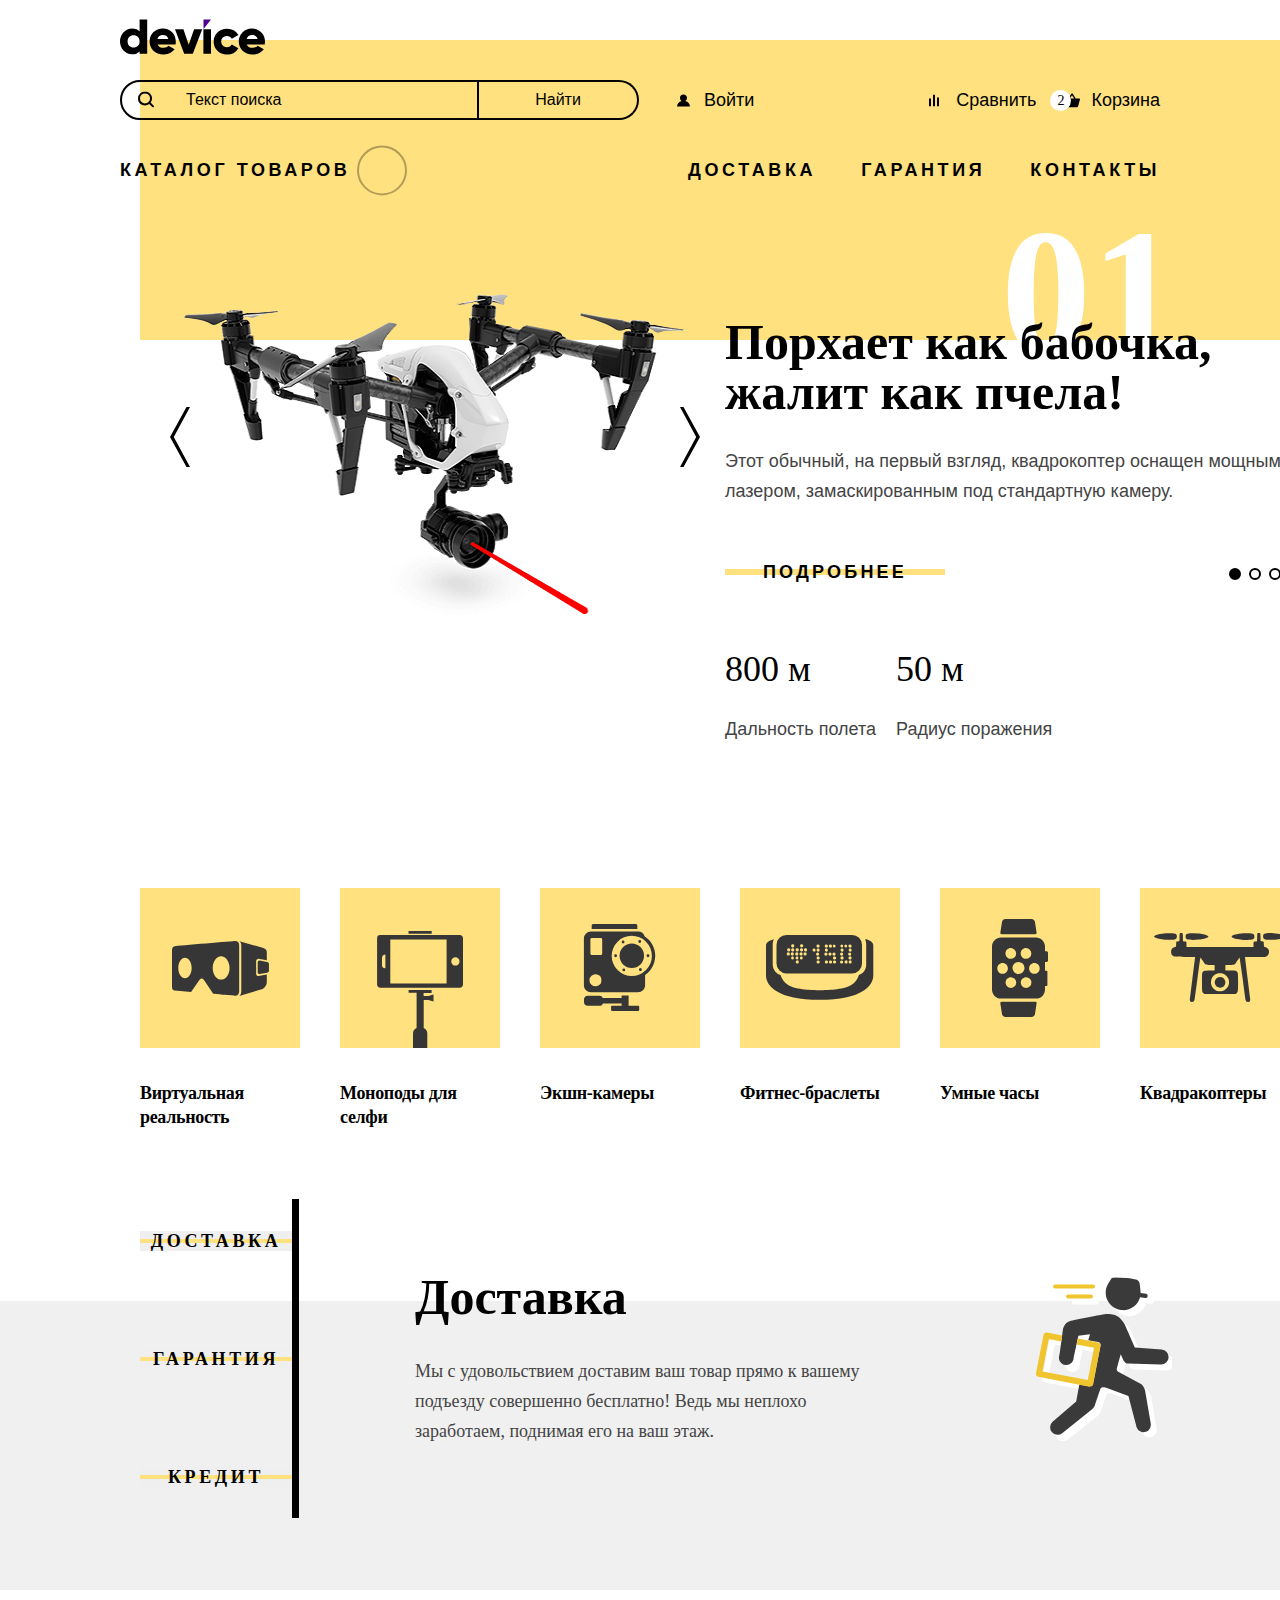
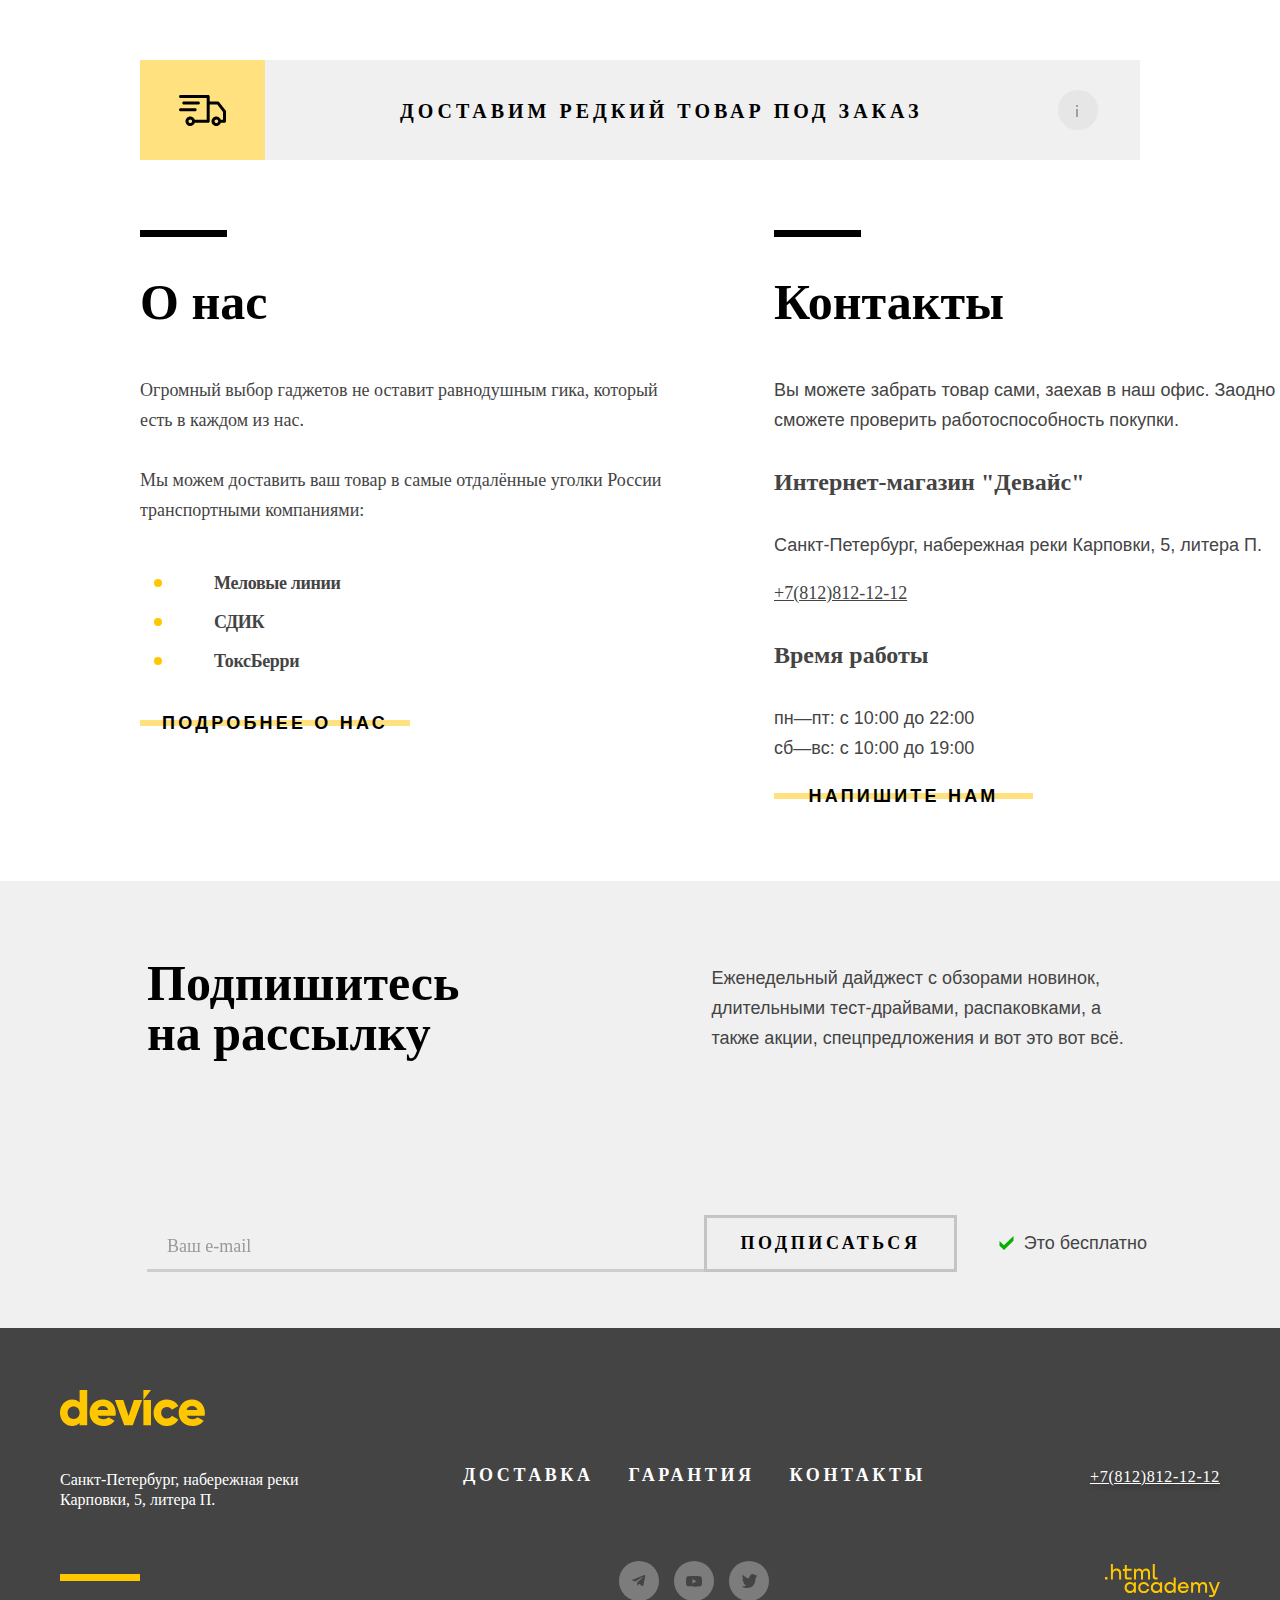
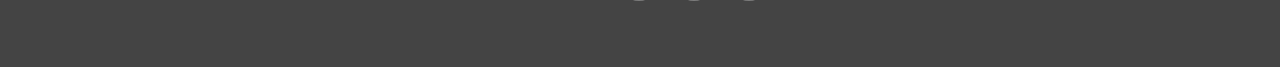
==== commit 30712b6e: "стилизует popover" ====
--- a/index.html
+++ b/index.html
@@ -35,13 +35,47 @@
             </li>
             <li class="user-menu-li-thd">
               <a class="user-menu-link notification side" href="#">
-              <svg class="user-menu-cart" aria-hidden="true" focusable="false"width="16" height="15" fill="none"
+              <svg class="user-menu-cart" aria-hidden="true" focusable="false "width="16" height="15" fill="none"
               xmlns="http://www.w3.org/2000/svg"><path d="m15.3 5.4-3.5.2-3.2-5L8 .5c-.2 0-.5 0-.6.3L4.2 5.6H.7c-.4 0-.7.3-.7.7v.2l1.9 6.8c.2.7.7 1 1.4 1h9.4c.7 0 1.2-.3 1.4-1l1.9-7v-.1c0-.4-.3-.8-.7-.8ZM8 2.3l2.2 3.2H5.9L8 2.3Z" fill="#000"/>
             </svg>
 
                 <span>Корзина</span>
                 <span class="badge">2</span>
               </a>
+              <div class="popover popover-cart">
+                <div class="popover-content">
+                  <ul class="cart-items-list">
+                    <li class="cart-item">
+                      <a href="#">
+                        <img class="product-card-tumbnail" src="images/Popover/product-1-small 5-2.png"
+                            width="39" height="43" alt="Любительская селфи-палка"></a>
+                          <p class="cart-item-title">Любительская селфи-палка</p>
+                          <button type="button" class="cart-item-delete-button">
+                            <span class="visually-hidden">Удалить из корзины</span>
+                            <span class="delete-image"></span>
+                          </button>
+                    </li>
+                    <li class="cart-item">
+                      <a href="#">
+                        <img class="product-card-tumbnail" src="images/Popover/product-2-small 5.png"
+                            width="39" height="43" alt="Профессиональная селфи-палка"></a>
+			                  <p class="cart-item-title">Профессиональная селфи-палка</p>
+                        <button type="button" class="cart-item-delete-button">
+                          <span class="visually-hidden">Удалить из корзины</span>
+                          <span class="delete-image"></span>
+                        </button>
+                      </li>
+                        <div class="popover-total-section">
+                      <p class="cart-item-total">Товаров: 2</p>
+		                 <p class="cart-item-amount">Сумма: 2000 р</p>
+                        </div>
+
+                      <button class="open-cart-button">
+                        <span>Открыть корзину</span>
+                      </button>
+                  </ul>
+                </div>
+            </div>
             </li>
           </ul>
         </div>
@@ -49,6 +83,9 @@
           <div class="dropdown">
             <button class="dropbtn" type="button">Каталог товаров
             </button>
+            <svg class="dropdown-icon" aria-hidden="true" focusable="false width="50" height="51" viewBox="0 0 50 51" fill="none"
+            xmlns="http://www.w3.org/2000/svg"><circle opacity=".3" cx="25" cy="25.389" r="24" stroke="#000" stroke-width="2"/><g opacity=".3" clip-path="url(#a)"><path d="M33 24.389h-7v-7h-2v7h-7v2h7v7h2v-7h7v-2Z" fill="#000"/></g><defs><clipPath id="a"><path fill="#fff" transform="translate(17 17.389)" d="M0 0h16v16H0z"/></clipPath></defs>
+            </svg>
             <div class="dropdown-content">
               <div class="row">
                 <div class="column">
@@ -99,9 +136,31 @@
                     замаскированным под
                     стандартную камеру.
                   </p>
+                <div class="slider-pagination-location">
                   <div class="slider-more-button">
                     <a href="#" class="button">Подробнее</a>
                   </div>
+                  <ol class="slider-pagination">
+                    <li class="slider-pagination-item">
+                      <button class="slider-pagination-button slider-pagination-button-current" type="button">
+                        <span class="visually-hidden">1 слайд</span>
+                      </button>
+                    </li>
+                    <li class="slider-pagination-item">
+                      <button class="slider-pagination-button" type="button">
+                        <span class="visually-hidden">2 слайд</span>
+                      </button>
+                    </li>
+                    <li class="slider-pagination-item">
+                      <button class="slider-pagination-button" type="button">
+                        <span class="visually-hidden">3 слайд</span>
+                      </button>
+                    </li>
+                      </button>
+                    </li>
+                  </ol>
+                </div>
+
                   <div class="advantages">
                     <h2 class="visually-hidden">Преимущества</h2>
                     <ul class="advantages-list">
@@ -137,6 +196,7 @@
                   <div class="slider-more-button">
                     <a class="button" href="#">Подробнее</a>
                   </div>
+
                   <div class="advantages">
                     <h2 class="visually-hidden">Преимущества</h2>
                     <ul class="advantages-list">
--- a/styles/styles.css
+++ b/styles/styles.css
@@ -66,6 +66,7 @@
     cursor: pointer;
     margin: 0;
     width: 100%;
+    z-index: 1;
     position: relative;
 }
 .button::before {
@@ -77,6 +78,20 @@
     bottom: 40%;
     background-color: #FFE17F;
     z-index: -1;
+}
+.button:hover {
+    background-color: #FFE17F;
+}
+.button:focus {
+    outline: 2px solid #af4fff;
+}
+.button:active {
+    background-color: #FFCC33;
+}
+
+.button-disabled,
+.button:disabled {
+    opacity: 0.3;
 }
 
 /* Pages */
@@ -122,8 +137,11 @@
 .header-tabs {
     display: flex;
     flex-direction: row;
+    flex-grow: 1;
     width: 100%;
     max-width: 1040px;
+    max-height: 30px;
+    align-content: center;
     margin: 0 auto;
     margin-bottom: 30px;
     align-items: center;
@@ -223,17 +241,34 @@
     justify-content: center;
     padding: 0;
 }
-
+.user-menu {
+    display: flex;
+    flex-direction: row;
+    flex-grow: 0;
+    max-height: 30px;
+}
 .user-menu-link {
     display: flex;
-    flex-grow: 0;
-    margin: 0 auto;
+    flex-direction: row;
+    flex-grow: 1;
+    max-width: 146px;
+    max-height: 30px;
+    margin: 0;
+    margin-right: -10px;
     padding-left: 53px;
     padding-top: 5px;
     padding-bottom: 5px;
     align-items: center;
 }
 .user-menu-li-fr {
+    display: flex;
+    flex-direction: row;
+    text-align: center;
+    justify-content: flex-start;
+    max-width: 200px;
+    margin-left: 0;
+    padding: 0;
+    flex-wrap: nowrap;
     position: relative;
     align-items: center;
 }
@@ -319,11 +354,103 @@
     line-height: 22px;
     z-index: 4;
   }
+  .navigation-item {
+    position: relative;
+  }
+  .popover {
+    position: absolute;
+    top: 40px;
+    right: -90px;
+    box-sizing: border-box;
+    width: 320px;
+    padding: 20px;
+    font-family: 'Rubik';
+    font-style: normal;
+    font-weight: 400;
+    font-size: 16px;
+    line-height: 20px;
+    color: #FFFFFF;
+    background-color: #000000;
+    min-height: 301px;
+    z-index: 4;
+    padding-left: 0;
+    display: none;
+
+  }
+  .popover-content {
+    height: 100%;
+  }
+  .cart-item {
+      display: flex;
+      flex-direction: row;
+      justify-content: space-between;
+      align-items: center;
+      margin: 0;
+      padding: 20px;
+      gap: 34px;
+      list-style-type: none;
+      border-bottom: 1px solid #101010;
+  }
+  .cart-item-delete-button {
+      background-color: transparent;
+      appearance: none;
+      box-shadow: none;
+      border: none;
+      position: relative;
+      justify-content: first baseline;
+  }
+  .delete-image {
+    position: absolute;
+    content: url(../images/Popover/cross.svg);
+    background-color: #000000;
+    top: 0;
+    right: 0;
+    width: 10px;
+    height: 10px;
+
+  }
+.popover-total-section {
+    display: flex;
+    flex-direction: row;
+    flex-wrap: wrap;
+    flex-grow: 1;
+    justify-content: space-between;
+    align-items: center;
+    background-color: #1A1A1A;
+    max-width: 320px;
+    padding: 20px;
+    margin: 0;
+    margin-right: -20px;
+  }
+.cart-items-list {
+    padding: 0;
+}
+.open-cart-button {
+display: flex;
+flex-direction: row;
+justify-content: center;
+align-items: center;
+padding: 25px, 14.5px;
+margin-left: 20px;
+width: 280px;
+height: 50px;
+border: none;
+background: #FFFFFF;
+font-family: 'Raleway';
+font-style: normal;
+font-weight: 800;
+font-size: 18px;
+line-height: 21px;
+text-align: center;
+letter-spacing: 0.2em;
+text-transform: uppercase;
+color: #000000;
+}
+
 
 .user-menu {
     display: flex;
     flex-direction: row;
-    flex-wrap: wrap;
     margin: 0 auto;
     margin-left: 12px;
     column-gap: 12px;
@@ -374,7 +501,9 @@
     text-decoration: none;
     text-transform: uppercase;
 }
-
+.dropdown-icon{
+    margin-left: 7px;
+}
 .dropdown {
     display: flex;
     flex-direction: row;
@@ -530,6 +659,23 @@
     left: 540px;
 }
 
+.slider-button:hover {
+    background-color: #000000;
+    box-shadow: 0 4px 4px rgba(0, 0, 0, 0.25)
+}
+.slider-button:focus {
+    outline: 2px solid #af4fff;
+}
+.slider-button:active {
+    opacity: 0.3;
+}
+
+.slider-button-disabled,
+.slider-button:disabled {
+    opacity: 0.1;
+}
+
+
 .slider-image {
     display: flex;
     max-width: 530px;
@@ -539,7 +685,6 @@
 .slide-one {
     display: flex;
     margin: auto;
-
 }
 
 .slide-two {
@@ -556,6 +701,7 @@
     max-width: 560px;
     margin-left: 40px;
     margin-top: 121px;
+    position: relative;
 }
 
 .advantages-list {
@@ -603,6 +749,55 @@
     padding: 0;
     margin: 0;
     padding-bottom: 49px;
+}
+.slider-pagination {
+    display: flex;
+    flex-wrap: wrap;
+    justify-content: center;
+    margin: 0;
+    padding: 0;
+    list-style-type: none;
+  }
+
+  .slider-pagination-item {
+    margin: 0 4px;
+  }
+
+  .slider-pagination-button {
+    width: 12px;
+    height: 12px;
+    margin: 0;
+    padding: 0;
+    background-color:#FFFFFF;
+    border: 2px solid #000000;;
+    border-radius: 50%;
+    cursor: pointer;
+}
+
+.slider-pagination-button:hover {
+    opacity: 0.6;
+}
+.slider-pagination-button:focus {
+    outline: 2px solid #af4fff;
+}
+.slider-pagination-button:active {
+     opacity: 0.3;
+}
+
+.slider-pagination-button-disabled,
+.slider-pagination-button:disabled {
+    opacity: 0.3;
+}
+.slider-pagination-button-current {
+    background-color: #000000;
+  }
+.slider-pagination-location {
+    display: flex;
+    margin: 0;
+    padding: 0;
+    flex-direction: row;
+    align-items: top;
+    justify-content: space-between;
 }
 
 /*Catalog with icons on yellow*/
@@ -1299,6 +1494,7 @@
 
 /*Catalog page*/
 
+
 .inner-header-title {
     font-family: "raleway";
     line-height: 50px;
@@ -1306,6 +1502,8 @@
     font-size: 50px;
     text-align: left;
     color: #000000;
+    margin: 0;
+
 }
 
 .page-container {
@@ -1319,9 +1517,53 @@
     max-width: 1079px;
     margin: 0;
     margin-left: 200px;
-    margin-bottom: 35px;
-}
-
+    margin-bottom: 73px;
+}
+.main-background-catalog {
+    position: relative;
+}
+.main-background-catalog::before {
+    position: absolute;
+    width: 100%;
+    max-width: 1160px;
+    height: 186px;
+    top: 40px;
+    left: 140px;
+    margin: 0 auto;
+    content:"";
+    background: #FFE17F;
+}
+.user-menu-link-catalog {
+    display: flex;
+    flex-direction: row;
+    height: 30px;
+    flex-grow: 1;
+    padding-left: px;
+    position: relative;
+    color: #000000;
+    white-space: nowrap;
+}
+
+.user-menu-icon-catalog {
+    position: absolute;
+    top: 0;
+    right: 0;
+    bottom: 0;
+    left: -88px;
+    margin: auto;
+    fill:#000000
+
+}
+.user-menu-link-catalog-log {
+    color: #000000;
+    opacity: 0.3;
+    justify-self: start;
+}
+
+.inner-header-title {
+    margin-top: 73px;
+    margin-bottom: 16px;
+}
 .breadcrumbs {
     color: #000000;
     display: flex;
@@ -1335,31 +1577,240 @@
 }
 
 .breadcrumbs-link {
-    color: inherit;
+    color: #000000;
     display: flex;
     text-decoration: none;
-}
-
+    align-items: center;
+}
+.breadcrumbs-item {
+    position: relative;
+    margin-right: 32px;
+    list-style-type: none;
+  }
+
+.breadcrumbs-item::after {
+    position: absolute;
+    top: -2px;
+    right: -20px;
+    width: 0;
+    height: 0;
+    background-color: #000000;
+    content: url(../images/breadcrumbs.svg);
+}
+
+
+.breadcrumbs-item:last-child::after {
+    content: none;
+}
+
+.breadcrumbs-link {
+    color: #000000;
+}
 .catalog-filter {
-    display: flex;
-    flex-direction: column;
-    margin: 0;
-    border: none;
-    align-items: flex-start;
-    padding: 0 0 0 60px;
-    gap: 35px;
-    max-width: 320px;
-}
-
-.catalog-filter-title {
-    font-family: "Raleway";
+    padding-left: 60px;
+    padding-right: 60px;
+    margin-left: 140px;
+    width: 200px;
+}
+.catalog-filter-group {
+    width: 200px;
+
+}
+.catalog-filter-group-title{
+    font-family: 'Raleway';
     font-style: normal;
     font-weight: 800;
     font-size: 16px;
     line-height: 19px;
     letter-spacing: 0.2em;
     text-transform: uppercase;
+    color: #000000;
+    margin-bottom: 60px;
+}
+
+.filter-rectangle {
+    width: 200px;
+    height: 2px;
+    background-color: #000000;
+    margin-bottom: 12px;
+    position: relative;
+    z-index: 1;
+}
+.filter-rectangle::after {
+    position: absolute;
+    left: 0%;
+    right: 0%;
+    top: 0%;
+    bottom: 0%;
+    content: "";
+    z-index: 2;
+}
+
+.catalog-filter-title {
+    font-family: 'Rubik';
+    font-weight: 700;
+    font-style: normal;
+    font-size: 18px;
+    line-height: 20px;
+    letter-spacing: -0.02em;
+    color: #000000;
     margin-top: 25px;
+    margin-bottom: 20px;
+}
+.range-scale {
+    position: relative;
+    height: 2px;
+    margin-bottom: 11px;
+    background-color: #DCDCDC;
+}
+
+.range-bar {
+    position: absolute;
+    height: 2px;
+    background-color: #000000;
+}
+
+.range-toggle {
+    position: absolute;
+    width: 18px;
+    height: 18px;
+    background: #EBEBEB;
+    border: 2px solid #000000;
+    border-radius: 50%;
+    cursor: pointer;
+}
+
+.range-toggle:hover {
+    background-color: #EBEBEB;
+    border: 2px solid #000000;
+    opacity: 0.5;
+}
+.range-toggle:focus {
+    background: #EBEBEB;
+    border: 2px solid #000000;
+}
+.range-toggle:active {
+    background-color: #000000;
+    border: 2px solid #000000;
+}
+
+.toggle-min {
+    top: -8px;
+    left: -10px;
+}
+
+.toggle-max {
+    top: -8px;
+    right: -10px;
+}
+.range-wrapper-inputs {
+    display: flex;
+    justify-content: space-between;
+  }
+
+.catalog-filter-label {
+    display: flex;
+    margin: 0;
+    font-size: 15px;
+    line-height: 18px;
+    text-align: center;
+    color: #000000;
+    opacity: 0.3;
+    justify-content: space-between;
+}
+
+.range-input {
+    width: 30px;
+    padding: 0 2px;
+    font: inherit;
+    text-align: center;
+    background-color: transparent;
+    border: none;
+    justify-content: space-between;
+    appearance: textfield;
+}
+
+.range-input::-webkit-outer-spin-button,
+.range-input::-webkit-inner-spin-button {
+    appearance: none;
+    margin: 0;
+}
+
+.catalog-filter-group:not(:last-child){
+    margin: 0;
+    margin-bottom: 35px;
+    padding: 0;
+    border: none;
+}
+
+.control {
+    position: relative;
+    display: block;
+    padding-left: 36px;
+}
+
+  .control-mark {
+    position: absolute;
+    top: 2px;
+    left: 0;
+    width: 20px;
+    height: 20px;
+    border: 2px solid #000000;
+    border-radius: 3px;
+}
+.control:hover .control-mark {
+    border-color: #000000;
+}
+
+.control-input:disabled + .control-mark {
+     border-color: #CCCCCC;
+}
+.control-input[type="checkbox"]:checked + .control-mark::before,
+.control-input[type="checkbox"]:checked + .control-mark::after {
+  position: absolute;
+  top: -6px;
+  left: 6px;
+  width: 0;
+  height: 0;
+  content:url(../images/Catalog_filter/Tick-catalog-filter.svg);
+  background: #000000
+}
+
+
+.control-mark-radio {
+    position: absolute;
+    top: 2px;
+    left: 0;
+    width: 20px;
+    height: 20px;
+    border-radius: 50%;
+    border: 2px solid #000000;
+}
+
+
+.control-input[type="radio"]:checked + .control-mark-radio::before {
+    position: absolute;
+    top: 6px;
+    left: 6px;
+    width: 8px;
+    height: 8px;
+    background-color: #000000;
+    border-radius: 50%;
+    content: "";
+  }
+
+.control-label {
+    line-height: 22px;
+    font-weight: 700;
+}
+.catalog-filter-list {
+    margin: 0;
+    padding: 0;
+    list-style-type: none;
+  }
+
+.catalog-filter-item:not(:last-child) {
+    margin-bottom: 17px;
 }
 
 .sorting-continer {
@@ -1374,7 +1825,9 @@
     max-height: 70px;
 }
 
-
+.catalog-right-column {
+    width: 840px;
+}
 .area-lable {
     font-family: "Raleway";
     font-style: normal;
@@ -1426,14 +1879,6 @@
     background-color: #F0F0F0;
 }
 
-.catalog-filter-title {
-    font-family: "raleway";
-    line-height: 18px;
-    font-weight: 800;
-    font-size: 16px;
-    text-transform: uppercase;
-    color: #000000;
-}
 
 .product-block {
     background-color: #F0F0F0;
@@ -1581,6 +2026,7 @@
     line-height: 21px;
     letter-spacing: 0.2em;
     text-transform: uppercase;
+    color: none;
 
 }
 
@@ -1599,3 +2045,14 @@
     letter-spacing: 0.2em;
     text-transform: uppercase;
 }
+
+.pagination-forward:hover,
+.pagination-backward:hover {
+    background-color: #DCDCDC;
+}
+
+  .pagination-forward:focus,
+  .pagination-backward:focus {
+    outline: 2px solid #AF4FFF;
+    background-color: #F0F0F0;
+}
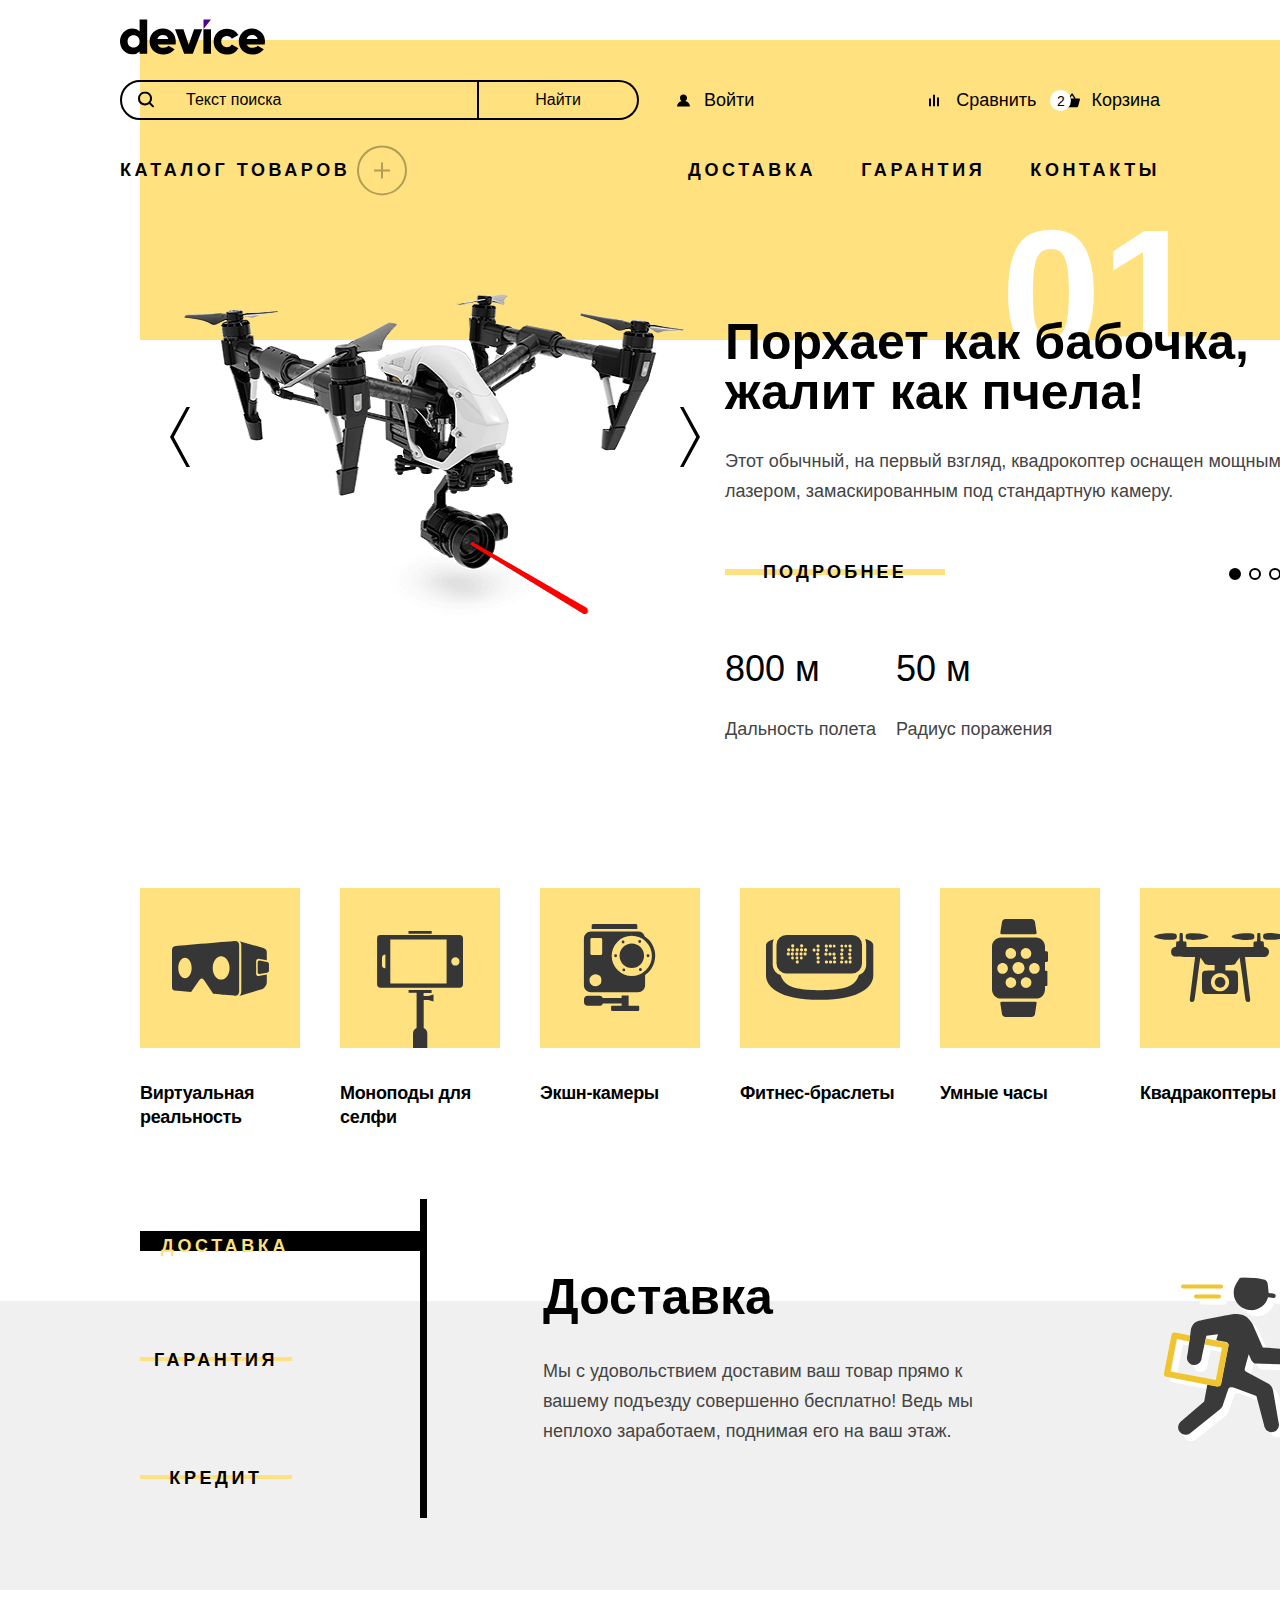
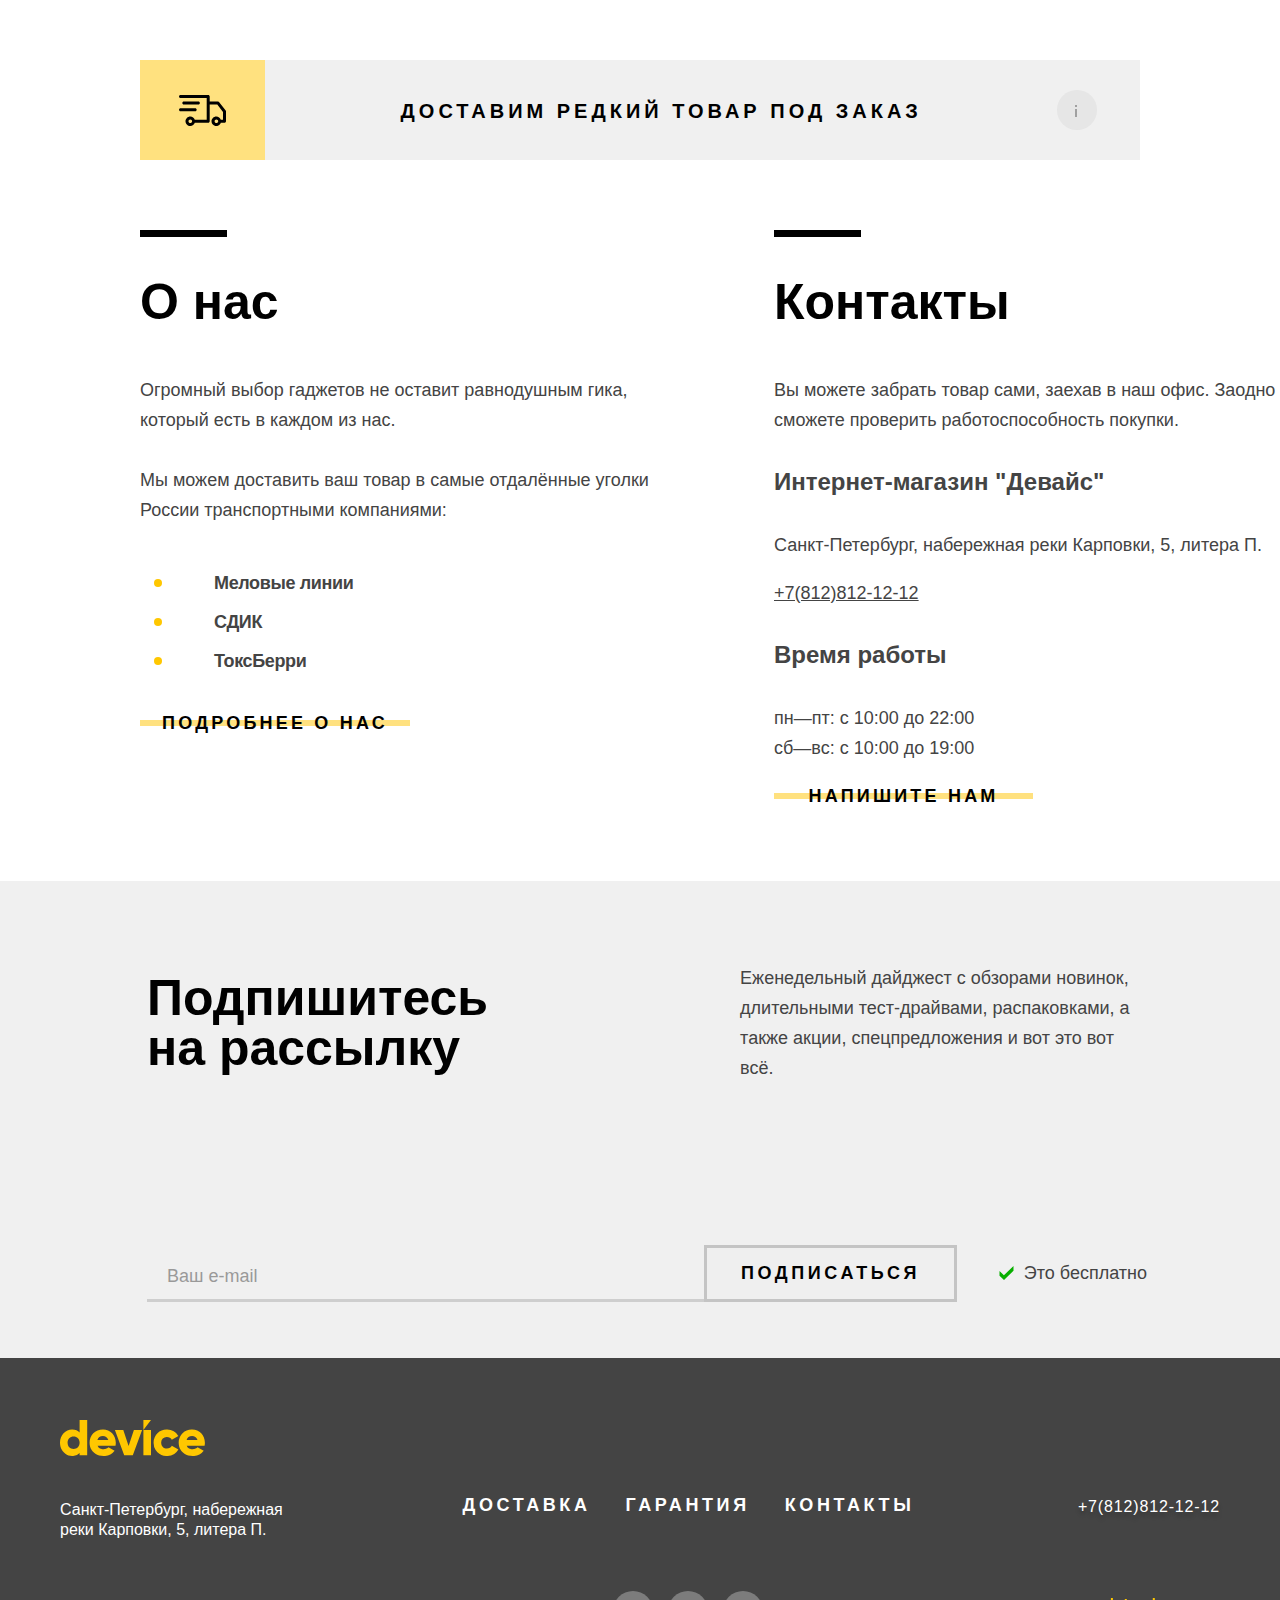
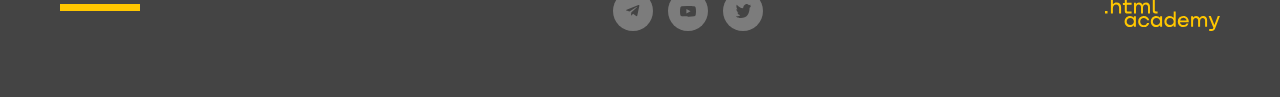
==== commit 7ca51c4a: "Merge pull request #8 from AnnaShmel77/master" ====
--- a/index.html
+++ b/index.html
@@ -1,141 +1,167 @@
 <!DOCTYPE html>
 <html lang="ru">
 
-    <head>
-      <meta charset="utf-8">
-      <meta name="viewport" content="width=device-width, initial-scale=1">
-      <title>HTML Academy: Девайс</title>
-      <link rel="stylesheet" href="styles/styles.css">
-    </head>
-
-    <body class="main-background">
-
-      <header class="main-header">
-        <!-- Шапка сайта -->
-        <a class="logo" href="#">
-          <img src="images/logo_header-2.svg" width="145" height="36" alt="Логотип компании Device">
-        </a>
-        <div class="header-tabs">
-          <form class="menu-form" action="https://echo.htmlacademy.ru/" method="post">
-            <input type="search" class="menu-form-input search-icon" placeholder="Текст поиска">
-            <button class="menu-form-button" type="submit">Найти</button>
-          </form>
-          <ul class="user-menu">
-            <li class="user-menu-li-fr">
-              <a class="user-menu-link" href="#">Войти</a>
-              <svg class="user-menu-icon" aria-hidden="true" focusable="false" width="13" height="13" fill="none"
-              xmlns="http://www.w3.org/2000/svg"><path d="M0 12.4h13a6.3 6.3 0 0 0-4.7-5.5c1-.6 1.7-1.7 1.7-3C10 1.9 8.4.4 6.5.4A3.5 3.5 0 0 0 3 3.9c0 1.3.7 2.4 1.7 3A6.3 6.3 0 0 0 0 12.4Z" fill="#000"/>
-              </svg>
-            </li>
-            <li class="user-menu-li-sd">
-              <a class="user-menu-link" href="#">Сравнить</a>
-              <svg class="user-menu-compare" aria-hidden="true" focusable="false" width="10" height="13" fill="none"
-              xmlns="http://www.w3.org/2000/svg"><g clip-path="url(#a)" fill="#000"><path d="M6 .4H4v12h2V.4ZM2 4.4H0v8h2v-8ZM10 3.4H8v9h2v-9Z"/></g><defs><clipPath id="a"><path fill="#fff" transform="translate(0 .4)" d="M0 0h10v12H0z"/></clipPath></defs>
-              </svg>
-            </li>
-            <li class="user-menu-li-thd">
-              <a class="user-menu-link notification side" href="#">
-              <svg class="user-menu-cart" aria-hidden="true" focusable="false "width="16" height="15" fill="none"
-              xmlns="http://www.w3.org/2000/svg"><path d="m15.3 5.4-3.5.2-3.2-5L8 .5c-.2 0-.5 0-.6.3L4.2 5.6H.7c-.4 0-.7.3-.7.7v.2l1.9 6.8c.2.7.7 1 1.4 1h9.4c.7 0 1.2-.3 1.4-1l1.9-7v-.1c0-.4-.3-.8-.7-.8ZM8 2.3l2.2 3.2H5.9L8 2.3Z" fill="#000"/>
+  <head>
+    <meta charset="utf-8">
+    <meta name="viewport" content="width=device-width, initial-scale=1">
+    <title>HTML Academy: Девайс</title>
+    <link rel="stylesheet" href="styles/styles.css">
+  </head>
+
+  <body class="main-background">
+
+    <header class="main-header">
+      <!-- Шапка сайта -->
+      <a class="logo" href="#">
+        <img src="images/logo_header-2.svg" width="145" height="36" alt="Логотип компании Device">
+      </a>
+      <div class="header-tabs">
+        <form class="menu-form" action="https://echo.htmlacademy.ru/" method="post">
+          <input type="search" class="menu-form-input search-icon" placeholder="Текст поиска">
+          <button class="menu-form-button" type="submit">Найти</button>
+        </form>
+        <ul class="user-menu">
+          <li class="user-menu-li-fr">
+            <a class="user-menu-link" href="#">Войти</a>
+            <svg class="user-menu-icon" aria-hidden="true" focusable="false" width="13" height="13" fill="none"
+              xmlns="http://www.w3.org/2000/svg">
+              <path
+                d="M0 12.4h13a6.3 6.3 0 0 0-4.7-5.5c1-.6 1.7-1.7 1.7-3C10 1.9 8.4.4 6.5.4A3.5 3.5 0 0 0 3 3.9c0 1.3.7 2.4 1.7 3A6.3 6.3 0 0 0 0 12.4Z"
+                fill="#000" />
             </svg>
-
-                <span>Корзина</span>
-                <span class="badge">2</span>
-              </a>
-              <div class="popover popover-cart">
-                <div class="popover-content">
-                  <ul class="cart-items-list">
-                    <li class="cart-item">
-                      <a href="#">
-                        <img class="product-card-tumbnail" src="images/Popover/product-1-small 5-2.png"
-                            width="39" height="43" alt="Любительская селфи-палка"></a>
-                          <p class="cart-item-title">Любительская селфи-палка</p>
-                          <button type="button" class="cart-item-delete-button">
-                            <span class="visually-hidden">Удалить из корзины</span>
-                            <span class="delete-image"></span>
-                          </button>
-                    </li>
-                    <li class="cart-item">
-                      <a href="#">
-                        <img class="product-card-tumbnail" src="images/Popover/product-2-small 5.png"
-                            width="39" height="43" alt="Профессиональная селфи-палка"></a>
-			                  <p class="cart-item-title">Профессиональная селфи-палка</p>
-                        <button type="button" class="cart-item-delete-button">
-                          <span class="visually-hidden">Удалить из корзины</span>
-                          <span class="delete-image"></span>
-                        </button>
-                      </li>
-                        <div class="popover-total-section">
-                      <p class="cart-item-total">Товаров: 2</p>
-		                 <p class="cart-item-amount">Сумма: 2000 р</p>
-                        </div>
-
-                      <button class="open-cart-button">
-                        <span>Открыть корзину</span>
-                      </button>
-                  </ul>
-                </div>
-            </div>
-            </li>
-          </ul>
+          </li>
+          <li class="user-menu-li-sd">
+            <a class="user-menu-link" href="#">Сравнить</a>
+            <svg class="user-menu-compare" aria-hidden="true" focusable="false" width="10" height="13" fill="none"
+              xmlns="http://www.w3.org/2000/svg">
+              <g clip-path="url(#a)" fill="#000">
+                <path d="M6 .4H4v12h2V.4ZM2 4.4H0v8h2v-8ZM10 3.4H8v9h2v-9Z" />
+              </g>
+              <defs>
+                <clipPath id="a">
+                  <path fill="#fff" transform="translate(0 .4)" d="M0 0h10v12H0z" />
+                </clipPath>
+              </defs>
+            </svg>
+          </li>
+          <li class="user-menu-li-thd">
+            <a class="user-menu-link notification side" href="#">
+              <svg class="user-menu-cart" aria-hidden="true" focusable="false" width="16" height="15" fill="none"
+                xmlns="http://www.w3.org/2000/svg">
+                <path
+                  d="m15.3 5.4-3.5.2-3.2-5L8 .5c-.2 0-.5 0-.6.3L4.2 5.6H.7c-.4 0-.7.3-.7.7v.2l1.9 6.8c.2.7.7 1 1.4 1h9.4c.7 0 1.2-.3 1.4-1l1.9-7v-.1c0-.4-.3-.8-.7-.8ZM8 2.3l2.2 3.2H5.9L8 2.3Z"
+                  fill="#000" />
+              </svg>
+
+              <span>Корзина</span>
+              <span class="badge">2</span>
+            </a>
+            <div class="popover popover-cart">
+              <div class="popover-content">
+                <ul class="cart-items-list">
+                  <li class="cart-item">
+                    <a href="#">
+                      <img class="product-card-tumbnail" src="images/Popover/product-1-small.png" width="39"
+                        height="43" alt="Любительская селфи-палка"></a>
+                    <p class="cart-item-title">Любительская селфи-палка</p>
+                    <span class="cart-item-delete-button">
+                      <span class="visually-hidden">Удалить из корзины</span>
+                      <span class="delete-image"></span>
+                    </span>
+                  </li>
+                  <li class="cart-item">
+                    <a href="#">
+                      <img class="product-card-tumbnail" src="images/Popover/product-2-small.png" width="39"
+                        height="43" alt="Профессиональная селфи-палка"></a>
+                    <p class="cart-item-title">Профессиональная селфи-палка</p>
+                    <span class="cart-item-delete-button">
+                      <span class="visually-hidden">Удалить из корзины</span>
+                      <span class="delete-image"></span>
+                    </span>
+                  </li>
+
+                  <span class="popover-total-section">
+                    <p class="cart-item-total">Товаров: 2</p>
+                    <p class="cart-item-amount">Сумма: 2000 р</p>
+                  </span>
+
+                  <span class="open-cart-button">
+                    <span>Открыть корзину</span>
+                  </span>
+                </ul>
+              </div>
+            </div>
+          </li>
+        </ul>
+      </div>
+      <nav class="navigation">
+        <div class="dropdown">
+          <button class="dropbtn" type="button">Каталог товаров
+          </button>
+          <svg class="dropdown-icon" aria-hidden="true" focusable="false" width="50" height="51" viewBox="0 0 50 51"
+            fill="none" xmlns="http://www.w3.org/2000/svg">
+            <circle opacity=".3" cx="25" cy="25.389" r="24" stroke="#000" stroke-width="2" />
+            <g opacity=".3">
+              <path d="M33 24.389h-7v-7h-2v7h-7v2h7v7h2v-7h7v-2Z" fill="#000" />
+            </g>
+            <defs>
+              <clipPath id="a">
+                <path fill="#fff" transform="translate(17 17.389)" d="M0 0h16v16H0z" />
+              </clipPath>
+            </defs>
+          </svg>
+          <div class="dropdown-content">
+            <div class="row">
+              <div class="column">
+                <a href="#">Виртуальная реальность</a>
+                <a href="#">Моноподы для селфи</a>
+                <a href="#">Экшн-камеры</a>
+              </div>
+              <div class="column">
+                <a href="#">Фитнес-браслеты</a>
+                <a href="#">Умные часы</a>
+              </div>
+              <div class="column">
+                <a href="#">Квадракоптеры</a>
+              </div>
+            </div>
+          </div>
+          <div class="navigation-link-box">
+            <a class="navigation-link" href="#">Доставка</a>
+            <a class="navigation-link" href="#">Гарантия</a>
+            <a class="navigation-link" href="#">Контакты</a>
+          </div>
         </div>
-        <nav class="navigation">
-          <div class="dropdown">
-            <button class="dropbtn" type="button">Каталог товаров
-            </button>
-            <svg class="dropdown-icon" aria-hidden="true" focusable="false width="50" height="51" viewBox="0 0 50 51" fill="none"
-            xmlns="http://www.w3.org/2000/svg"><circle opacity=".3" cx="25" cy="25.389" r="24" stroke="#000" stroke-width="2"/><g opacity=".3" clip-path="url(#a)"><path d="M33 24.389h-7v-7h-2v7h-7v2h7v7h2v-7h7v-2Z" fill="#000"/></g><defs><clipPath id="a"><path fill="#fff" transform="translate(17 17.389)" d="M0 0h16v16H0z"/></clipPath></defs>
-            </svg>
-            <div class="dropdown-content">
-              <div class="row">
-                <div class="column">
-                  <a href="#">Виртуальная реальность</a>
-                  <a href="#">Моноподы для селфи</a>
-                  <a href="#">Экшн-камеры</a>
-                </div>
-                <div class="column">
-                  <a href="#">Фитнес-браслеты</a>
-                  <a href="#">Умные часы</a>
-                </div>
-                <div class="column">
-                  <a href="#">Квадракоптеры</a>
-                </div>
-              </div>
-            </div>
-            <div class="navigation-link-box">
-              <a class="navigation-link" href="#">Доставка</a>
-              <a class="navigation-link" href="#">Гарантия</a>
-              <a class="navigation-link" href="#">Контакты</a>
-            </div>
-          </div>
-        </nav>
-      </header>
-      <!--Основное содержание страницы-->
-      <div class="page-container">
-        <main class="main-index main-container">
-          <h1 class="visually-hidden">Онлайн магазин электронных товаров Device</h1>
-          <!--Slideshow container-->
-          <div class="slideshow-container">
-            <div class="myslides">
-              <div class="slide-one">
-                <img class="slider-image" src="images/slider/slider-1.png" style="width:50%" width="560" height="560"
-                  alt="квадрокоптер">
-                <button class="slider-button slider-prev" type="button">
-                  <svg aria-hidden="true" focusable="false" width="20" height="60" viewBox="0 0 20 60" fill="none"
+      </nav>
+    </header>
+    <!--Основное содержание страницы-->
+    <div class="page-container">
+      <main class="main-index main-container">
+        <h1 class="visually-hidden">Онлайн магазин электронных товаров Device</h1>
+        <!--Slideshow container-->
+        <div class="slideshow-container">
+          <div class="myslides">
+            <div class="slide-one">
+              <img class="slider-image" src="images/slider/slider-1.png" style="width:50%" width="560" height="560"
+                alt="квадрокоптер">
+              <button class="slider-button slider-prev" type="button">
+                <svg aria-hidden="true" focusable="false" width="20" height="60" viewBox="0 0 20 60" fill="none"
                   xmlns="http://www.w3.org/2000/svg">
-                  <path d="M20 60h-3.5L0 30 16.5 0H20L3.8 30 20 60Z" fill="#000"/></svg>
-                </button>
-                <button class="slider-button slider-next" type="button">
-                  <svg aria-hidden="true" focusable="false" width="20" height="60" viewBox="0 0 20 60" fill="none"
-                  xmlns="http://www.w3.org/2000/svg"><path d="M0 0h3.5L20 30 3.5 60H0l16.2-30L0 0Z" fill="#000"/>
+                  <path d="M20 60h-3.5L0 30 16.5 0H20L3.8 30 20 60Z" fill="#000" />
                 </svg>
-                </button>
-                <div class="slide-right-column">
-                  <h2 class="slider-title title">Порхает как бабочка, жалит как пчела!</h2>
-                  <p class="slider-text text">Этот обычный, на первый взгляд, квадрокоптер оснащен мощным лазером,
-                    замаскированным под
-                    стандартную камеру.
-                  </p>
+              </button>
+              <button class="slider-button slider-next" type="button">
+                <svg aria-hidden="true" focusable="false" width="20" height="60" viewBox="0 0 20 60" fill="none"
+                  xmlns="http://www.w3.org/2000/svg">
+                  <path d="M0 0h3.5L20 30 3.5 60H0l16.2-30L0 0Z" fill="#000" />
+                </svg>
+              </button>
+              <div class="slide-right-column">
+                <h2 class="slider-title title">Порхает как бабочка, жалит как пчела!</h2>
+                <p class="slider-text text">Этот обычный, на первый взгляд, квадрокоптер оснащен мощным лазером,
+                  замаскированным под
+                  стандартную камеру.
+                </p>
                 <div class="slider-pagination-location">
                   <div class="slider-more-button">
                     <a href="#" class="button">Подробнее</a>
@@ -156,165 +182,192 @@
                         <span class="visually-hidden">3 слайд</span>
                       </button>
                     </li>
-                      </button>
+                    </button>
                     </li>
                   </ol>
                 </div>
 
-                  <div class="advantages">
-                    <h2 class="visually-hidden">Преимущества</h2>
-                    <ul class="advantages-list">
-                      <li class="advantages-item">
-                        <h3 class="advantages-number-title">800 м</h3>
-                        <p class="advantages-description">Дальность полета</p>
-                      </li>
-                      <li class="advantages-item">
-                        <h3 class="advantages-number-title">50 м</h3>
-                        <p class="advantages-description">Радиус поражения</p>
-                      </li>
-                    </ul>
-                  </div>
+                <div class="advantages">
+                  <h2 class="visually-hidden">Преимущества</h2>
+                  <ul class="advantages-list">
+                    <li class="advantages-item">
+                      <h3 class="advantages-number-title">800 м</h3>
+                      <p class="advantages-description">Дальность полета</p>
+                    </li>
+                    <li class="advantages-item">
+                      <h3 class="advantages-number-title">50 м</h3>
+                      <p class="advantages-description">Радиус поражения</p>
+                    </li>
+                  </ul>
                 </div>
               </div>
-
-              <div class="slide-two">
-                <img class="slider-image" src="images/slider/slider-2.png" style="width:50%" width="560" height="560"
-                  alt="фитнес-браслет">
-                <button class="slider-button slider-prev" type="button">
-                  <span class="visually-hidden">Предыдущее фото</span>
-                </button>
-                <button class="slider-button slider-next" type="button">
-                  <span class="visually-hidden">Следующее фото</span>
-                </button>
-                <div class="slide-right-column">
-                  <h2 class="slider-title title">Худеем правильно!</h2>
-                  <p class="slider-text text">Мотивирующие фитнес-браслеты помогут найти в себе силы не пропускать
-                    занятия
-                    и соблюдать
-                    диету.
-                  </p>
-                  <div class="slider-more-button">
-                    <a class="button" href="#">Подробнее</a>
-                  </div>
-
-                  <div class="advantages">
-                    <h2 class="visually-hidden">Преимущества</h2>
-                    <ul class="advantages-list">
-                      <li class="advantages-item">
-                        <h3 class="advantages-number-title">48 часов</h3>
-                        <p class="advantages-description">Без подзарядки</p>
-                      </li>
-                    </ul>
-                  </div>
+            </div>
+
+            <div class="slide-two">
+              <img class="slider-image" src="images/slider/slider-2.png" style="width:50%" width="560" height="560"
+                alt="фитнес-браслет">
+              <button class="slider-button slider-prev" type="button">
+                <span class="visually-hidden">Предыдущее фото</span>
+              </button>
+              <button class="slider-button slider-next" type="button">
+                <span class="visually-hidden">Следующее фото</span>
+              </button>
+              <div class="slide-right-column">
+                <h2 class="slider-title title">Худеем правильно!</h2>
+                <p class="slider-text text">Мотивирующие фитнес-браслеты помогут найти в себе силы не пропускать
+                  занятия
+                  и соблюдать
+                  диету.
+                </p>
+                <div class="slider-more-button">
+                  <a class="button" href="#">Подробнее</a>
                 </div>
-              </div>
-
-              <div class="slide-three">
-                <img class="slider-image" src="images/slider/slider-3.png" style="width:50%" width="560" height="560"
-                  alt="палка для селфи">
-                <button class="slider-button slider-prev" type="button">
-                  <span class="visually-hidden">Предыдущее фото</span>
-                </button>
-                <button class="slider-button slider-next" type="button">
-                  <span class="visually-hidden">Следующее фото</span>
-                </button>
-                <div class="slide-right-column">
-                  <h2 class="slider-title title">Делай селфи, как Бен Стиллер!</h2>
-                  <p class="slider-text text">Самая длинная палка для селфи доступна в нашем магазине. Восемь (Восемь,
-                    Карл!) метров длиной
-                    и весом всего 5 кг.
-                  </p>
-                  <div class="slider-more-button">
-                    <a class="button" href="#">Подробнее</a>
-                  </div>
-                  <div class="advantages">
-                    <h2 class="visually-hidden">Преимущества</h2>
-                    <ul class="advantages-list">
-                      <li class="advantages-item">
-                        <h3 class="advantages-number-title title">8,5 м</h3>
-                        <p class="advantages-description">Длина палки</p>
-                      </li>
-                      <li class="advantages-item">
-                        <h3 class="advantages-number-title title">5 кг</h3>
-                        <p class="advantages-description">Вес палки</p>
-                      </li>
-                      <li class="advantages-item">
-                        <h3 class="advantages-number-title title">Карбон</h3>
-                        <p class="advantages-description">Материал</p>
-                      </li>
-                    </ul>
-                  </div>
+
+                <div class="advantages">
+                  <h2 class="visually-hidden">Преимущества</h2>
+                  <ul class="advantages-list">
+                    <li class="advantages-item">
+                      <h3 class="advantages-number-title">48 часов</h3>
+                      <p class="advantages-description">Без подзарядки</p>
+                    </li>
+                  </ul>
                 </div>
               </div>
             </div>
-          </div>
-
-          <!--Каталог товаров иконки-->
-          <ul class="main-category-list">
-            <li class="main-category-item">
-              <a class="main-category-link" href="#">
-                <svg class="main-category-image" aria-hidden="true" focusable="false" width="160" height="160" viewBox="0 0 160 160" fill="none"
+
+            <div class="slide-three">
+              <img class="slider-image" src="images/slider/slider-3.png" style="width:50%" width="560" height="560"
+                alt="палка для селфи">
+              <button class="slider-button slider-prev" type="button">
+                <span class="visually-hidden">Предыдущее фото</span>
+              </button>
+              <button class="slider-button slider-next" type="button">
+                <span class="visually-hidden">Следующее фото</span>
+              </button>
+              <div class="slide-right-column">
+                <h2 class="slider-title title">Делай селфи, как Бен Стиллер!</h2>
+                <p class="slider-text text">Самая длинная палка для селфи доступна в нашем магазине. Восемь (Восемь,
+                  Карл!) метров длиной
+                  и весом всего 5 кг.
+                </p>
+                <div class="slider-more-button">
+                  <a class="button" href="#">Подробнее</a>
+                </div>
+                <div class="advantages">
+                  <h2 class="visually-hidden">Преимущества</h2>
+                  <ul class="advantages-list">
+                    <li class="advantages-item">
+                      <h3 class="advantages-number-title title">8,5 м</h3>
+                      <p class="advantages-description">Длина палки</p>
+                    </li>
+                    <li class="advantages-item">
+                      <h3 class="advantages-number-title title">5 кг</h3>
+                      <p class="advantages-description">Вес палки</p>
+                    </li>
+                    <li class="advantages-item">
+                      <h3 class="advantages-number-title title">Карбон</h3>
+                      <p class="advantages-description">Материал</p>
+                    </li>
+                  </ul>
+                </div>
+              </div>
+            </div>
+          </div>
+        </div>
+
+        <!--Каталог товаров иконки-->
+        <ul class="main-category-list">
+          <li class="main-category-item">
+            <a class="main-category-link" href="#">
+              <svg class="main-category-image" aria-hidden="true" focusable="false" width="160" height="160"
+                viewBox="0 0 160 160" fill="none" xmlns="http://www.w3.org/2000/svg">
+                <path
+                  d="M116.131 85.639V73.003c0-1.309 1.045-2.37 2.335-2.37l8.326 1.581V64.02c0-2.355-1.708-3.431-4.202-4.265l-23.187-6.58c1.616 1.391 1.889 2.04 1.889 4.396v45.209c0 2.356-.45 4.066-1.967 5.21l23.265-7.065c2.401-.833 4.202-4.216 4.202-6.572V86.44l-8.326 1.567c-1.29.002-2.335-1.06-2.335-2.368Z"
+                  fill="#363636" />
+                <path
+                  d="m127.129 73.979-7.598-1.444c-1.008 0-1.824.829-1.824 1.851v9.868c0 1.023.816 1.852 1.824 1.852l7.598-1.431c1.154-.419 1.824-.829 1.824-1.852V75.83c0-1.022-.766-1.507-1.824-1.851ZM99.17 57.483c0-5.08-4.232-4.459-4.232-4.459s-57.106 4.714-60.1 5.121c-2.994.407-2.837 4.387-2.837 4.387v36.28c0 3.743 2.598 3.753 2.598 3.753l16.477 1.403L59.212 92.3s1.11-1.828 2.505-1.828c1.397 0 2.432 1.861 2.432 1.861l9.061 13.521s18.895 1.909 22.521 1.909c3.626-.001 3.44-5.024 3.44-5.024V57.483ZM44.982 90.192c-3.698 0-6.696-4.601-6.696-10.275s2.998-10.275 6.696-10.275c3.698 0 6.696 4.601 6.696 10.275s-2.998 10.275-6.696 10.275Zm36.158 1.426c-4.662 0-8.44-5.239-8.44-11.701 0-6.463 3.78-11.702 8.44-11.702 4.662 0 8.442 5.239 8.442 11.702 0 6.462-3.78 11.701-8.442 11.701Z"
+                  fill="#363636" />
+              </svg>
+              <span class="main-category-text">Виртуальная реальность</span>
+            </a>
+          </li>
+
+          <li class="main-category-item">
+            <a class="main-category-link" href="#">
+              <svg class="main-category-image" aria-hidden="true" focusable="false" width="160" height="160" fill="none"
                 xmlns="http://www.w3.org/2000/svg">
-                <path d="M116.131 85.639V73.003c0-1.309 1.045-2.37 2.335-2.37l8.326 1.581V64.02c0-2.355-1.708-3.431-4.202-4.265l-23.187-6.58c1.616 1.391 1.889 2.04 1.889 4.396v45.209c0 2.356-.45 4.066-1.967 5.21l23.265-7.065c2.401-.833 4.202-4.216 4.202-6.572V86.44l-8.326 1.567c-1.29.002-2.335-1.06-2.335-2.368Z" fill="#363636"/><path d="m127.129 73.979-7.598-1.444c-1.008 0-1.824.829-1.824 1.851v9.868c0 1.023.816 1.852 1.824 1.852l7.598-1.431c1.154-.419 1.824-.829 1.824-1.852V75.83c0-1.022-.766-1.507-1.824-1.851ZM99.17 57.483c0-5.08-4.232-4.459-4.232-4.459s-57.106 4.714-60.1 5.121c-2.994.407-2.837 4.387-2.837 4.387v36.28c0 3.743 2.598 3.753 2.598 3.753l16.477 1.403L59.212 92.3s1.11-1.828 2.505-1.828c1.397 0 2.432 1.861 2.432 1.861l9.061 13.521s18.895 1.909 22.521 1.909c3.626-.001 3.44-5.024 3.44-5.024V57.483ZM44.982 90.192c-3.698 0-6.696-4.601-6.696-10.275s2.998-10.275 6.696-10.275c3.698 0 6.696 4.601 6.696 10.275s-2.998 10.275-6.696 10.275Zm36.158 1.426c-4.662 0-8.44-5.239-8.44-11.701 0-6.463 3.78-11.702 8.44-11.702 4.662 0 8.442 5.239 8.442 11.702 0 6.462-3.78 11.701-8.442 11.701Z" fill="#363636"/>
-                </svg>
-                <span class="main-category-text">Виртуальная реальность</span>
-              </a>
-            </li>
-
-            <li class="main-category-item">
-              <a class="main-category-link" href="#">
-                <svg class="main-category-image" aria-hidden="true" focusable="false" width="160" height="160" fill="none"
-                xmlns="http://www.w3.org/2000/svg"><path d="M119.8 47H40.3a3.2 3.2 0 0 0-3.2 3.2v46.4c0 1.8 1.5 3.2 3.2 3.2h79.5c1.8 0 3.2-1.4 3.2-3.2V50.2c0-1.8-1.4-3.2-3.2-3.2ZM45.4 80.2h-.2A3.2 3.2 0 0 1 42 77v-7.2c0-1.8 1.4-3.2 3.2-3.2h.2v13.6Zm61.2 15.2H50.3v-44h56.3v44Zm8.8-17.8a4.1 4.1 0 1 1 0-8.3 4.1 4.1 0 0 1 0 8.3ZM91.7 43H68.5v2.8h23.2V43ZM83.6 107.9v-3h8V102H68.6v2.8h8V140a6 6 0 0 0-3.6 5.6V160h14.3v-14.3a6 6 0 0 0-3.6-5.6v-28h4.8l5 1.3v-6.8l-5 1.3h-4.8Z" fill="#363636"/>
-                </svg>
-                <span class="main-category-text">Моноподы для селфи</span>
-              </a>
-            </li>
-
-            <li class="main-category-item">
-              <a class="main-category-link" href="#">
-                <svg class="main-category-image" aria-hidden="true" focusable="false" width="160" height="160" fill="none" xmlns="http://www.w3.org/2000/svg"><path d="M97.3 37.5c0-.7-.5-1.5-1.3-1.5H53c-.7 0-1.3.8-1.3 1.5V41h45.6v-3.5ZM98.2 117.8h-9.6v-10.4h-7v2.5H62.8a3.5 3.5 0 0 0-3.2-2.1h-12c-2 0-3.6 1.6-3.6 3.5v3c0 2 1.6 3.5 3.6 3.5h12c1.5 0 2.8-.9 3.3-2.3h18.7v2.3h-9.5c-.5 0-1 .4-1 1v3.2c0 .5.5 1 1 1h26.1c.5 0 1-.5 1-1v-3.2c0-.6-.5-1-1-1ZM104.7 48.4a7 7 0 0 0-6.8-5H51a7 7 0 0 0-7.1 7v46.9c0 3.9 3.3 7 7.1 7H98c3.9 0 7.1-3.1 7.1-7V86.9a23.2 23.2 0 0 0-.3-38.5ZM56.2 98.2a6 6 0 1 1 0-11.9 6 6 0 0 1 0 11.9Zm6-32.7c0 .8-.6 1.5-1.4 1.5h-9c-.7 0-1.4-.7-1.4-1.5V51.4c0-.8.7-1.4 1.4-1.4h9c.8 0 1.4.6 1.4 1.4v14.1ZM91.8 88a20 20 0 1 1 0-40.2 20 20 0 0 1 0 40.2Z" fill="#363636"/><path d="M91.8 80a12.2 12.2 0 1 0 0-24.5 12.2 12.2 0 0 0 0 24.5ZM75.6 69.2a1.4 1.4 0 1 0 0-2.9 1.4 1.4 0 0 0 0 2.9ZM108 69.2a1.4 1.4 0 1 0 0-2.9 1.4 1.4 0 0 0 0 2.9ZM83.1 55.4a1.4 1.4 0 1 0 0-2.8 1.4 1.4 0 0 0 0 2.8ZM100.4 83a1.4 1.4 0 1 0 0-3 1.4 1.4 0 0 0 0 3ZM99.7 55a1.4 1.4 0 1 0 0-2.9 1.4 1.4 0 0 0 0 2.9ZM83.8 83.3a1.4 1.4 0 1 0 0-2.8 1.4 1.4 0 0 0 0 2.8Z" fill="#363636"/>
-                </svg>
-                <span class="main-category-text">Экшн-камеры</span>
-              </a>
-            </li>
-
-            <li class="main-category-item">
-              <a class="main-category-link" href="#">
-                <svg width="160" height="160" fill="none" class="main-category-image" aria-hidden="true" focusable="false"
+                <path
+                  d="M119.8 47H40.3a3.2 3.2 0 0 0-3.2 3.2v46.4c0 1.8 1.5 3.2 3.2 3.2h79.5c1.8 0 3.2-1.4 3.2-3.2V50.2c0-1.8-1.4-3.2-3.2-3.2ZM45.4 80.2h-.2A3.2 3.2 0 0 1 42 77v-7.2c0-1.8 1.4-3.2 3.2-3.2h.2v13.6Zm61.2 15.2H50.3v-44h56.3v44Zm8.8-17.8a4.1 4.1 0 1 1 0-8.3 4.1 4.1 0 0 1 0 8.3ZM91.7 43H68.5v2.8h23.2V43ZM83.6 107.9v-3h8V102H68.6v2.8h8V140a6 6 0 0 0-3.6 5.6V160h14.3v-14.3a6 6 0 0 0-3.6-5.6v-28h4.8l5 1.3v-6.8l-5 1.3h-4.8Z"
+                  fill="#363636" />
+              </svg>
+              <span class="main-category-text">Моноподы для селфи</span>
+            </a>
+          </li>
+
+          <li class="main-category-item">
+            <a class="main-category-link" href="#">
+              <svg class="main-category-image" aria-hidden="true" focusable="false" width="160" height="160" fill="none"
                 xmlns="http://www.w3.org/2000/svg">
-                <path d="M125 51c.7 1.5 1.2 3.2 1.2 4.9v21c0 4.7-3.1 8.6-7.3 10-1.3 4-3.7 7.8-8 10.4-8.7 5.3-31.1 4.9-31.2 4.9-.1 0-22.5.4-31.2-4.9a18.7 18.7 0 0 1-8-10.3 10.5 10.5 0 0 1-7.8-10V55.9c0-1.7.4-3.3 1.1-4.7-3.6 1-7.8 2.7-7.8 6.2v30c0 10.3 11.8 24.4 53.7 24.4 41.8 0 53.6-14.1 53.6-24.4v-30c0-3.6-4.6-5.5-8.3-6.3Z" fill="#363636"/><path d="M46.6 85.5H112a10 10 0 0 0 10-10.1V56.9a10 10 0 0 0-10-10H46.6a10 10 0 0 0-10.1 10v18.5a10 10 0 0 0 10 10Zm63-29a1.6 1.6 0 1 1 0 3.1 1.6 1.6 0 0 1 0-3.1Zm0 4a1.6 1.6 0 1 1 .1 3.1 1.6 1.6 0 0 1 0-3Zm0 4a1.6 1.6 0 1 1 .1 3.2 1.6 1.6 0 0 1 0-3.2Zm0 3.9a1.6 1.6 0 1 1 0 3.1 1.6 1.6 0 0 1 0-3.1Zm0 4a1.6 1.6 0 1 1 .1 3.1 1.6 1.6 0 0 1 0-3Zm-4-16a1.6 1.6 0 1 1 0 3.2 1.6 1.6 0 0 1 0-3.1Zm0 16a1.6 1.6 0 1 1 0 3.1 1.6 1.6 0 0 1 0-3Zm-4-16a1.6 1.6 0 1 1 0 3.2 1.6 1.6 0 0 1 0-3.1Zm0 4.1a1.6 1.6 0 1 1 0 3.1 1.6 1.6 0 0 1 0-3Zm0 4a1.6 1.6 0 1 1 0 3.2 1.6 1.6 0 0 1 0-3.2Zm0 3.9a1.6 1.6 0 1 1 0 3.1 1.6 1.6 0 0 1 0-3.1Zm0 4a1.6 1.6 0 1 1 0 3.2 1.6 1.6 0 0 1 0-3.2Zm-7.6-16a1.6 1.6 0 1 1 0 3.2 1.6 1.6 0 0 1 0-3.1Zm0 8.1a1.6 1.6 0 1 1 0 3.2 1.6 1.6 0 0 1 0-3.2Zm0 4a1.6 1.6 0 1 1 0 3 1.6 1.6 0 0 1 0-3Zm0 4a1.6 1.6 0 1 1 0 3 1.6 1.6 0 0 1 0-3Zm-4-16a1.6 1.6 0 1 1 0 3.1 1.6 1.6 0 0 1 0-3.1Zm0 8a1.6 1.6 0 1 1 0 3.2 1.6 1.6 0 0 1 0-3.2Zm0 8a1.6 1.6 0 1 1 0 3 1.6 1.6 0 0 1 0-3Zm-4.1-16a1.6 1.6 0 1 1 0 3.1 1.6 1.6 0 0 1 0-3.1Zm0 4a1.6 1.6 0 1 1 0 3.1 1.6 1.6 0 0 1 0-3Zm0 4a1.6 1.6 0 1 1 0 3.2 1.6 1.6 0 0 1 0-3.2Zm0 8a1.6 1.6 0 1 1 0 3 1.6 1.6 0 0 1 0-3Zm-8.3-16a1.6 1.6 0 1 1 0 3.1 1.6 1.6 0 0 1 0-3.1Zm0 4a1.6 1.6 0 1 1 0 3.1 1.6 1.6 0 0 1 0-3Zm0 4a1.6 1.6 0 1 1 0 3.2 1.6 1.6 0 0 1 0-3.2Zm0 4a1.6 1.6 0 1 1 0 3 1.6 1.6 0 0 1 0-3Zm0 4a1.6 1.6 0 1 1 0 3 1.6 1.6 0 0 1 0-3Zm-4-12a1.6 1.6 0 1 1 0 3.1 1.6 1.6 0 0 1 0-3Zm-8.5-.2a1.6 1.6 0 1 1 0 3.1 1.6 1.6 0 0 1 0-3.1Zm0 4a1.6 1.6 0 1 1 0 3.2 1.6 1.6 0 0 1 0-3.2Zm-4-8a1.6 1.6 0 1 1 0 3 1.6 1.6 0 0 1 0-3Zm0 4a1.6 1.6 0 1 1 0 3.1 1.6 1.6 0 0 1 0-3.1Zm0 4a1.6 1.6 0 1 1 0 3.2 1.6 1.6 0 0 1 0-3.2Zm0 4a1.6 1.6 0 1 1 0 3.2 1.6 1.6 0 0 1 0-3.1Zm-4.3-8a1.6 1.6 0 1 1 0 3.1 1.6 1.6 0 0 1 0-3.1Zm0 4a1.6 1.6 0 1 1 0 3.2 1.6 1.6 0 0 1 0-3.2Zm0 4a1.6 1.6 0 1 1 0 3.2 1.6 1.6 0 0 1 0-3.1Zm0 4.1a1.6 1.6 0 1 1 0 3.1 1.6 1.6 0 0 1 0-3Zm-4.5-16.1a1.6 1.6 0 1 1 0 3.1 1.6 1.6 0 0 1 0-3.1Zm0 4a1.6 1.6 0 1 1 0 3.1 1.6 1.6 0 0 1 0-3.1Zm0 4a1.6 1.6 0 1 1 0 3.2 1.6 1.6 0 0 1 0-3.2Zm0 4a1.6 1.6 0 1 1 0 3.2 1.6 1.6 0 0 1 0-3.1Zm-4-8a1.6 1.6 0 1 1 0 3.1 1.6 1.6 0 0 1 0-3.1Zm0 4a1.6 1.6 0 1 1 0 3.2 1.6 1.6 0 0 1 0-3.2Z" fill="#363636"/>
-                </svg>
-                <span class="main-category-text">Фитнес-браслеты</span>
-              </a>
-            </li>
-
-            <li class="main-category-item">
-              <a class="main-category-link" href="#">
-                <svg class="main-category-image" aria-hidden="true" focusable="false" width="160" height="160" fill="none"
+                <path
+                  d="M97.3 37.5c0-.7-.5-1.5-1.3-1.5H53c-.7 0-1.3.8-1.3 1.5V41h45.6v-3.5ZM98.2 117.8h-9.6v-10.4h-7v2.5H62.8a3.5 3.5 0 0 0-3.2-2.1h-12c-2 0-3.6 1.6-3.6 3.5v3c0 2 1.6 3.5 3.6 3.5h12c1.5 0 2.8-.9 3.3-2.3h18.7v2.3h-9.5c-.5 0-1 .4-1 1v3.2c0 .5.5 1 1 1h26.1c.5 0 1-.5 1-1v-3.2c0-.6-.5-1-1-1ZM104.7 48.4a7 7 0 0 0-6.8-5H51a7 7 0 0 0-7.1 7v46.9c0 3.9 3.3 7 7.1 7H98c3.9 0 7.1-3.1 7.1-7V86.9a23.2 23.2 0 0 0-.3-38.5ZM56.2 98.2a6 6 0 1 1 0-11.9 6 6 0 0 1 0 11.9Zm6-32.7c0 .8-.6 1.5-1.4 1.5h-9c-.7 0-1.4-.7-1.4-1.5V51.4c0-.8.7-1.4 1.4-1.4h9c.8 0 1.4.6 1.4 1.4v14.1ZM91.8 88a20 20 0 1 1 0-40.2 20 20 0 0 1 0 40.2Z"
+                  fill="#363636" />
+                <path
+                  d="M91.8 80a12.2 12.2 0 1 0 0-24.5 12.2 12.2 0 0 0 0 24.5ZM75.6 69.2a1.4 1.4 0 1 0 0-2.9 1.4 1.4 0 0 0 0 2.9ZM108 69.2a1.4 1.4 0 1 0 0-2.9 1.4 1.4 0 0 0 0 2.9ZM83.1 55.4a1.4 1.4 0 1 0 0-2.8 1.4 1.4 0 0 0 0 2.8ZM100.4 83a1.4 1.4 0 1 0 0-3 1.4 1.4 0 0 0 0 3ZM99.7 55a1.4 1.4 0 1 0 0-2.9 1.4 1.4 0 0 0 0 2.9ZM83.8 83.3a1.4 1.4 0 1 0 0-2.8 1.4 1.4 0 0 0 0 2.8Z"
+                  fill="#363636" />
+              </svg>
+              <span class="main-category-text">Экшн-камеры</span>
+            </a>
+          </li>
+
+          <li class="main-category-item">
+            <a class="main-category-link" href="#">
+              <svg width="160" height="160" fill="none" class="main-category-image" aria-hidden="true" focusable="false"
                 xmlns="http://www.w3.org/2000/svg">
-                <path d="M106.5 63.2H105v-4.6c0-5-4.1-9.2-9.1-9.2H61.1c-5 0-9.1 4.1-9.1 9.2v42.8c0 5 4 9.2 9 9.2H96c5 0 9-4.1 9-9.2V98h1.6c.4 0 .8-.3.8-.8V83.5c0-.5-.4-.8-.8-.8H105v-8.8h1.5c.8 0 1.5-.7 1.5-1.5v-7.7c0-.8-.7-1.5-1.5-1.5ZM86 60.1a5.3 5.3 0 0 1 0 10.7c-3 0-5.3-2.4-5.3-5.4 0-3 2.4-5.3 5.3-5.3Zm-15.2 0a5.3 5.3 0 0 1 0 10.7c-2.9 0-5.3-2.4-5.3-5.4 0-3 2.4-5.3 5.3-5.3ZM57.3 80.4c0-3 2.4-5.4 5.3-5.4 3 0 5.3 2.4 5.3 5.4 0 3-2.4 5.4-5.3 5.4-3 0-5.3-2.4-5.3-5.4Zm13.6 19.5c-2.9 0-5.3-2.4-5.3-5.4 0-3 2.4-5.3 5.3-5.3a5.3 5.3 0 0 1 0 10.7Zm1.5-20a6 6 0 0 1 6-6 6 6 0 0 1 6.1 6 6 6 0 0 1-6 6.2 6 6 0 0 1-6-6.1Zm13.7 20c-3 0-5.3-2.4-5.3-5.4 0-3 2.4-5.3 5.3-5.3a5.3 5.3 0 0 1 0 10.7Zm8.3-14.1c-3 0-5.3-2.4-5.3-5.4 0-3 2.4-5.4 5.3-5.4 3 0 5.3 2.4 5.3 5.4 0 3-2.4 5.4-5.3 5.4ZM61.6 46.3h33.7c.9 0 1.5-.7 1.3-1.5L95 34c-.2-1.6-1.8-3-3.5-3h-26a3.7 3.7 0 0 0-3.5 3l-1.7 10.8c0 .8.5 1.5 1.3 1.5ZM95.3 113.7H61.6c-.8 0-1.4.7-1.3 1.5L62 126c.2 1.6 1.8 3 3.5 3h26c1.7 0 3.3-1.4 3.5-3l1.6-10.8c.2-.8-.4-1.5-1.3-1.5Z" fill="#363636"/>
-                </svg>
-                <span class="main-category-text">Умные часы</span>
-              </a>
-            </li>
-
-            <li class="main-category-item">
-              <a class="main-category-link" href="#">
-                <svg class="main-category-image" aria-hidden="true" focusable="false" width="160" height="160" fill="none"
+                <path
+                  d="M125 51c.7 1.5 1.2 3.2 1.2 4.9v21c0 4.7-3.1 8.6-7.3 10-1.3 4-3.7 7.8-8 10.4-8.7 5.3-31.1 4.9-31.2 4.9-.1 0-22.5.4-31.2-4.9a18.7 18.7 0 0 1-8-10.3 10.5 10.5 0 0 1-7.8-10V55.9c0-1.7.4-3.3 1.1-4.7-3.6 1-7.8 2.7-7.8 6.2v30c0 10.3 11.8 24.4 53.7 24.4 41.8 0 53.6-14.1 53.6-24.4v-30c0-3.6-4.6-5.5-8.3-6.3Z"
+                  fill="#363636" />
+                <path
+                  d="M46.6 85.5H112a10 10 0 0 0 10-10.1V56.9a10 10 0 0 0-10-10H46.6a10 10 0 0 0-10.1 10v18.5a10 10 0 0 0 10 10Zm63-29a1.6 1.6 0 1 1 0 3.1 1.6 1.6 0 0 1 0-3.1Zm0 4a1.6 1.6 0 1 1 .1 3.1 1.6 1.6 0 0 1 0-3Zm0 4a1.6 1.6 0 1 1 .1 3.2 1.6 1.6 0 0 1 0-3.2Zm0 3.9a1.6 1.6 0 1 1 0 3.1 1.6 1.6 0 0 1 0-3.1Zm0 4a1.6 1.6 0 1 1 .1 3.1 1.6 1.6 0 0 1 0-3Zm-4-16a1.6 1.6 0 1 1 0 3.2 1.6 1.6 0 0 1 0-3.1Zm0 16a1.6 1.6 0 1 1 0 3.1 1.6 1.6 0 0 1 0-3Zm-4-16a1.6 1.6 0 1 1 0 3.2 1.6 1.6 0 0 1 0-3.1Zm0 4.1a1.6 1.6 0 1 1 0 3.1 1.6 1.6 0 0 1 0-3Zm0 4a1.6 1.6 0 1 1 0 3.2 1.6 1.6 0 0 1 0-3.2Zm0 3.9a1.6 1.6 0 1 1 0 3.1 1.6 1.6 0 0 1 0-3.1Zm0 4a1.6 1.6 0 1 1 0 3.2 1.6 1.6 0 0 1 0-3.2Zm-7.6-16a1.6 1.6 0 1 1 0 3.2 1.6 1.6 0 0 1 0-3.1Zm0 8.1a1.6 1.6 0 1 1 0 3.2 1.6 1.6 0 0 1 0-3.2Zm0 4a1.6 1.6 0 1 1 0 3 1.6 1.6 0 0 1 0-3Zm0 4a1.6 1.6 0 1 1 0 3 1.6 1.6 0 0 1 0-3Zm-4-16a1.6 1.6 0 1 1 0 3.1 1.6 1.6 0 0 1 0-3.1Zm0 8a1.6 1.6 0 1 1 0 3.2 1.6 1.6 0 0 1 0-3.2Zm0 8a1.6 1.6 0 1 1 0 3 1.6 1.6 0 0 1 0-3Zm-4.1-16a1.6 1.6 0 1 1 0 3.1 1.6 1.6 0 0 1 0-3.1Zm0 4a1.6 1.6 0 1 1 0 3.1 1.6 1.6 0 0 1 0-3Zm0 4a1.6 1.6 0 1 1 0 3.2 1.6 1.6 0 0 1 0-3.2Zm0 8a1.6 1.6 0 1 1 0 3 1.6 1.6 0 0 1 0-3Zm-8.3-16a1.6 1.6 0 1 1 0 3.1 1.6 1.6 0 0 1 0-3.1Zm0 4a1.6 1.6 0 1 1 0 3.1 1.6 1.6 0 0 1 0-3Zm0 4a1.6 1.6 0 1 1 0 3.2 1.6 1.6 0 0 1 0-3.2Zm0 4a1.6 1.6 0 1 1 0 3 1.6 1.6 0 0 1 0-3Zm0 4a1.6 1.6 0 1 1 0 3 1.6 1.6 0 0 1 0-3Zm-4-12a1.6 1.6 0 1 1 0 3.1 1.6 1.6 0 0 1 0-3Zm-8.5-.2a1.6 1.6 0 1 1 0 3.1 1.6 1.6 0 0 1 0-3.1Zm0 4a1.6 1.6 0 1 1 0 3.2 1.6 1.6 0 0 1 0-3.2Zm-4-8a1.6 1.6 0 1 1 0 3 1.6 1.6 0 0 1 0-3Zm0 4a1.6 1.6 0 1 1 0 3.1 1.6 1.6 0 0 1 0-3.1Zm0 4a1.6 1.6 0 1 1 0 3.2 1.6 1.6 0 0 1 0-3.2Zm0 4a1.6 1.6 0 1 1 0 3.2 1.6 1.6 0 0 1 0-3.1Zm-4.3-8a1.6 1.6 0 1 1 0 3.1 1.6 1.6 0 0 1 0-3.1Zm0 4a1.6 1.6 0 1 1 0 3.2 1.6 1.6 0 0 1 0-3.2Zm0 4a1.6 1.6 0 1 1 0 3.2 1.6 1.6 0 0 1 0-3.1Zm0 4.1a1.6 1.6 0 1 1 0 3.1 1.6 1.6 0 0 1 0-3Zm-4.5-16.1a1.6 1.6 0 1 1 0 3.1 1.6 1.6 0 0 1 0-3.1Zm0 4a1.6 1.6 0 1 1 0 3.1 1.6 1.6 0 0 1 0-3.1Zm0 4a1.6 1.6 0 1 1 0 3.2 1.6 1.6 0 0 1 0-3.2Zm0 4a1.6 1.6 0 1 1 0 3.2 1.6 1.6 0 0 1 0-3.1Zm-4-8a1.6 1.6 0 1 1 0 3.1 1.6 1.6 0 0 1 0-3.1Zm0 4a1.6 1.6 0 1 1 0 3.2 1.6 1.6 0 0 1 0-3.2Z"
+                  fill="#363636" />
+              </svg>
+              <span class="main-category-text">Фитнес-браслеты</span>
+            </a>
+          </li>
+
+          <li class="main-category-item">
+            <a class="main-category-link" href="#">
+              <svg class="main-category-image" aria-hidden="true" focusable="false" width="160" height="160" fill="none"
                 xmlns="http://www.w3.org/2000/svg">
-                <path d="M26 45.3c-5.5.4-10.2 1.6-11.4 2.6-.7.6-.7.6-.3 1.2.7.7 3.8 1.6 7.3 2.2 4 .7 12.5.7 13.7 0 1.2-.6 1.6-1.3 1.6-3 0-1.5-.6-2.3-2.2-2.8-1.4-.3-5.8-.5-8.6-.2ZM39.8 45.5c-.2.3-.3 2.1-.3 4.1 0 4 .2 3.8-2.2 4h-1l-.3 5.1-1.2.3c-2.5.6-4 2.6-3.7 5.3 0 1.9 1 3.3 2.5 4 1.1.6 1.5.6 11.3.6 5.5 0 10.1 0 10.2.2l-2.6 20.6-2.7 21.7c0 1.6.8 2.6 2.3 2.6 1.3 0 2-.6 2.4-1.9l3-21.8c1.5-11.5 2.8-20.9 3-20.9l2.1 3.2c3 4.6 2.4 4.3 7.6 4.3h4.4v5.6h-5.1c-4.8.2-5.2.2-6 .7-1.5 1.1-1.5 1.4-1.5 11 0 9.5 0 9.8 1.5 11l.8.7h31.4l.8-.7c1.5-1.2 1.6-1.5 1.6-11 0-9.6 0-9.9-1.7-11-.6-.5-1.1-.5-5.8-.6l-5.2-.1v-5.6h4.4c5.2 0 4.7.3 7.6-4.3 1.1-1.8 2.1-3.2 2.2-3.2l3 20.9c1.5 11.5 2.8 21.3 3 21.8.3 1.3 1 2 2.3 2 1.5 0 2.4-1.1 2.3-2.7l-2.7-21.7a900 900 0 0 1-2.5-20.6c0-.1 4.6-.2 10.1-.2 9.8 0 10.2 0 11.3-.5 1.5-.8 2.4-2.2 2.6-4.1a4.7 4.7 0 0 0-3.8-5.3l-1.2-.3-.3-5-1-.2c-2.3-.1-2.2.2-2.2-3.9l-.2-4.1c-.3-.4-.6-.5-1.4-.5-.6 0-1.3.1-1.4.3-.2.2-.3 1.5-.3 4 0 2.4-.1 3.7-.4 3.9-.1.2-.9.3-1.6.3-1.6 0-1.7 0-1.7 3V59h-67v-2.3c0-3 0-3.1-1.7-3.1-.7 0-1.4-.1-1.6-.3-.2-.2-.3-1.5-.3-4 0-2.4-.1-3.7-.3-3.9-.2-.2-.8-.3-1.5-.3-.8 0-1.1.1-1.3.5Zm42.8 40.1c3 1 5.4 3.4 6.2 6.2a11 11 0 0 1-.3 5.8c-.7 1.8-2.7 4-4.6 4.9-1.3.6-1.7.7-3.9.7s-2.6 0-4-.7c-1.8-1-3.8-3-4.5-5a11 11 0 0 1-.3-5.7 9.6 9.6 0 0 1 6.1-6.2c2-.6 3.3-.6 5.3 0Z" fill="#363636"/><path d="M77.8 89.4c-2 1-3.5 3.7-3 5.8a5.4 5.4 0 0 0 8 3.7c2-1.2 3-3.6 2.4-5.8a5.4 5.4 0 0 0-5.2-4.2c-.6 0-1.6.3-2.2.5ZM50 45.2c-3.8.6-4.4 1-4.4 3.4 0 1.8.4 2.4 2.2 3 1.6.4 7.2.5 10.5 0 7-.7 11.4-2.5 9.7-3.7-1.2-.9-4.9-1.8-9-2.4a66 66 0 0 0-9-.3ZM103.5 45.3c-6.3.5-11.9 2-11.9 3.1 0 1.8 7.9 3.5 15.7 3.5 5.8 0 7.1-.6 7.1-3.3 0-1.8-.6-2.6-2.3-3-1.7-.5-5.7-.6-8.6-.3ZM126.8 45.3c-1.8.2-3 .8-3.5 1.5-.3.7-.3 2.9.2 3.5 1 1.4 1.7 1.5 7 1.5 3.7 0 5.9-.1 8-.5 3.5-.6 6.5-1.5 7.2-2.2.5-.6.5-.6-.3-1.2-1.3-1.1-6-2.2-11.9-2.6-3.4-.3-4.5-.3-6.7 0Z" fill="#363636"/>
-                </svg>
-                <span class="main-category-text">Квадракоптеры</span>
-              </a>
-            </li>
-          </ul>
-          <!--Вертикальные табы с попап слайдами-->
-          <section class="vertical-tabbar-container">
-            <div class="vertical-tabbar">
+                <path
+                  d="M106.5 63.2H105v-4.6c0-5-4.1-9.2-9.1-9.2H61.1c-5 0-9.1 4.1-9.1 9.2v42.8c0 5 4 9.2 9 9.2H96c5 0 9-4.1 9-9.2V98h1.6c.4 0 .8-.3.8-.8V83.5c0-.5-.4-.8-.8-.8H105v-8.8h1.5c.8 0 1.5-.7 1.5-1.5v-7.7c0-.8-.7-1.5-1.5-1.5ZM86 60.1a5.3 5.3 0 0 1 0 10.7c-3 0-5.3-2.4-5.3-5.4 0-3 2.4-5.3 5.3-5.3Zm-15.2 0a5.3 5.3 0 0 1 0 10.7c-2.9 0-5.3-2.4-5.3-5.4 0-3 2.4-5.3 5.3-5.3ZM57.3 80.4c0-3 2.4-5.4 5.3-5.4 3 0 5.3 2.4 5.3 5.4 0 3-2.4 5.4-5.3 5.4-3 0-5.3-2.4-5.3-5.4Zm13.6 19.5c-2.9 0-5.3-2.4-5.3-5.4 0-3 2.4-5.3 5.3-5.3a5.3 5.3 0 0 1 0 10.7Zm1.5-20a6 6 0 0 1 6-6 6 6 0 0 1 6.1 6 6 6 0 0 1-6 6.2 6 6 0 0 1-6-6.1Zm13.7 20c-3 0-5.3-2.4-5.3-5.4 0-3 2.4-5.3 5.3-5.3a5.3 5.3 0 0 1 0 10.7Zm8.3-14.1c-3 0-5.3-2.4-5.3-5.4 0-3 2.4-5.4 5.3-5.4 3 0 5.3 2.4 5.3 5.4 0 3-2.4 5.4-5.3 5.4ZM61.6 46.3h33.7c.9 0 1.5-.7 1.3-1.5L95 34c-.2-1.6-1.8-3-3.5-3h-26a3.7 3.7 0 0 0-3.5 3l-1.7 10.8c0 .8.5 1.5 1.3 1.5ZM95.3 113.7H61.6c-.8 0-1.4.7-1.3 1.5L62 126c.2 1.6 1.8 3 3.5 3h26c1.7 0 3.3-1.4 3.5-3l1.6-10.8c.2-.8-.4-1.5-1.3-1.5Z"
+                  fill="#363636" />
+              </svg>
+              <span class="main-category-text">Умные часы</span>
+            </a>
+          </li>
+
+          <li class="main-category-item">
+            <a class="main-category-link" href="#">
+              <svg class="main-category-image" aria-hidden="true" focusable="false" width="160" height="160" fill="none"
+                xmlns="http://www.w3.org/2000/svg">
+                <path
+                  d="M26 45.3c-5.5.4-10.2 1.6-11.4 2.6-.7.6-.7.6-.3 1.2.7.7 3.8 1.6 7.3 2.2 4 .7 12.5.7 13.7 0 1.2-.6 1.6-1.3 1.6-3 0-1.5-.6-2.3-2.2-2.8-1.4-.3-5.8-.5-8.6-.2ZM39.8 45.5c-.2.3-.3 2.1-.3 4.1 0 4 .2 3.8-2.2 4h-1l-.3 5.1-1.2.3c-2.5.6-4 2.6-3.7 5.3 0 1.9 1 3.3 2.5 4 1.1.6 1.5.6 11.3.6 5.5 0 10.1 0 10.2.2l-2.6 20.6-2.7 21.7c0 1.6.8 2.6 2.3 2.6 1.3 0 2-.6 2.4-1.9l3-21.8c1.5-11.5 2.8-20.9 3-20.9l2.1 3.2c3 4.6 2.4 4.3 7.6 4.3h4.4v5.6h-5.1c-4.8.2-5.2.2-6 .7-1.5 1.1-1.5 1.4-1.5 11 0 9.5 0 9.8 1.5 11l.8.7h31.4l.8-.7c1.5-1.2 1.6-1.5 1.6-11 0-9.6 0-9.9-1.7-11-.6-.5-1.1-.5-5.8-.6l-5.2-.1v-5.6h4.4c5.2 0 4.7.3 7.6-4.3 1.1-1.8 2.1-3.2 2.2-3.2l3 20.9c1.5 11.5 2.8 21.3 3 21.8.3 1.3 1 2 2.3 2 1.5 0 2.4-1.1 2.3-2.7l-2.7-21.7a900 900 0 0 1-2.5-20.6c0-.1 4.6-.2 10.1-.2 9.8 0 10.2 0 11.3-.5 1.5-.8 2.4-2.2 2.6-4.1a4.7 4.7 0 0 0-3.8-5.3l-1.2-.3-.3-5-1-.2c-2.3-.1-2.2.2-2.2-3.9l-.2-4.1c-.3-.4-.6-.5-1.4-.5-.6 0-1.3.1-1.4.3-.2.2-.3 1.5-.3 4 0 2.4-.1 3.7-.4 3.9-.1.2-.9.3-1.6.3-1.6 0-1.7 0-1.7 3V59h-67v-2.3c0-3 0-3.1-1.7-3.1-.7 0-1.4-.1-1.6-.3-.2-.2-.3-1.5-.3-4 0-2.4-.1-3.7-.3-3.9-.2-.2-.8-.3-1.5-.3-.8 0-1.1.1-1.3.5Zm42.8 40.1c3 1 5.4 3.4 6.2 6.2a11 11 0 0 1-.3 5.8c-.7 1.8-2.7 4-4.6 4.9-1.3.6-1.7.7-3.9.7s-2.6 0-4-.7c-1.8-1-3.8-3-4.5-5a11 11 0 0 1-.3-5.7 9.6 9.6 0 0 1 6.1-6.2c2-.6 3.3-.6 5.3 0Z"
+                  fill="#363636" />
+                <path
+                  d="M77.8 89.4c-2 1-3.5 3.7-3 5.8a5.4 5.4 0 0 0 8 3.7c2-1.2 3-3.6 2.4-5.8a5.4 5.4 0 0 0-5.2-4.2c-.6 0-1.6.3-2.2.5ZM50 45.2c-3.8.6-4.4 1-4.4 3.4 0 1.8.4 2.4 2.2 3 1.6.4 7.2.5 10.5 0 7-.7 11.4-2.5 9.7-3.7-1.2-.9-4.9-1.8-9-2.4a66 66 0 0 0-9-.3ZM103.5 45.3c-6.3.5-11.9 2-11.9 3.1 0 1.8 7.9 3.5 15.7 3.5 5.8 0 7.1-.6 7.1-3.3 0-1.8-.6-2.6-2.3-3-1.7-.5-5.7-.6-8.6-.3ZM126.8 45.3c-1.8.2-3 .8-3.5 1.5-.3.7-.3 2.9.2 3.5 1 1.4 1.7 1.5 7 1.5 3.7 0 5.9-.1 8-.5 3.5-.6 6.5-1.5 7.2-2.2.5-.6.5-.6-.3-1.2-1.3-1.1-6-2.2-11.9-2.6-3.4-.3-4.5-.3-6.7 0Z"
+                  fill="#363636" />
+              </svg>
+              <span class="main-category-text">Квадракоптеры</span>
+            </a>
+          </li>
+        </ul>
+        <!--Вертикальные табы с попап слайдами-->
+        <section class="vertical-tabbar-container">
+          <div class="vertical-tabbar">
 
             <div class="tab">
 
-              <button class="tablinks button" type="button">Доставка</button>
+              <button class="tablinks tablink-current" type="button">Доставка</button>
               <button class="tablinks button" type="button">Гарантия</button>
               <button class="tablinks button" type="button">Кредит</button>
             </div>
@@ -322,161 +375,184 @@
             <div class="tabcontent">
               <!--Картинку добавить через background-image-->
               <div class="tabcontent-description">
-              <h3 class="tabcontent-title title">Доставка</h3>
-              <p class="tabcontent-text">Мы с удовольствием доставим ваш товар прямо
-                к вашему подъезду совершенно бесплатно! Ведь
-                мы неплохо заработаем, поднимая его на ваш этаж.</p>
-              </div>
-                <div class="tabcontent-delivery"></div>
-              </div>
-            </div>
-
-            <div class="tabcontent warranty">
-              <!--Картинку добавить через background-image-->
-              <h3 class="tabcontent-title title">Гарантия</h3>
-              <p class="tabcontent-text">Если из-за возгорания купленного у нас товара у вас
-                сгорит дом — не переживайте, мы выдадим вам новый.
-                Товар, не дом, конечно же.</p>
-            </div>
-
-            <div class="tabcontent credit">
-              <!--Картинку добавить через background-image-->
-              <h3 class="tabcontent-title title">Кредит</h3>
-              <p class="tabcontent-text">Залезть в долговую яму стало проще! Кредитные
-                консультанты подберут для вас наиболее выгодные
-                условия кредита. Выгодные для банка, разумеется.</p>
-            </div>
-          </div>
-          </section>
-
-          <!--Доставка под заказ с модальным окном-->
-          <div class="big-delivery-element">
-            <div class="big-delivery-icon"></div>
-            <a class="delivery-button" href="#">Доставим редкий товар под заказ</a>
-            <div class="big-delivery-info-icon"></div>
-          </div>
-
-          <!--Контакты-->
-          <div class="about-contacts">
-            <section class="aboutus">
-              <div class="aboutus-rectangle"></div>
-              <h3 class="aboutus-title title">О нас</h3>
-              <div class="aboutus-text">
-                <p>Огромный выбор гаджетов не оставит равнодушным гика, который есть в каждом из нас. </p>
-
-                <p>Мы можем доставить ваш товар в самые отдалённые уголки России транспортными компаниями:
-                </p>
-              </div>
-              <ul class="aboutus-delivery-list">
-                <li>Меловые линии</li>
-                <li>СДИК</li>
-                <li>ТоксБерри</li>
-              </ul>
-              <a class="aboutus-link button" href="#">Подробнее о нас</a>
-            </section>
-
-            <section class="contacts">
-              <div class="contacts-rectangle"></div>
-              <h3 class="contacts-title title">Контакты</h3>
-              <p class="contacts-text">
-                Вы можете забрать товар сами, заехав в наш офис.
-                Заодно сможете проверить работоспособность покупки.
-              </p>
-              <h4 class="contacts-subtitle title">Интернет-магазин "Девайс"</h4>
-              <p class="contacts-address">
-                Санкт-Петербург, набережная реки Карповки, 5, литера П.
-              </p>
-              <a class="contacts-phone-body" href="tel:+78121212">+7(812)812-12-12</a>
-              <h4 class="contacts-subtitle title">Время работы</h4>
-              <ul class="contacts-schedule">
-                <li class="contacts-schedule-item">пн—пт: с 10:00 до 22:00</li>
-                <li class="contacts-schedule-item">сб—вс: с 10:00 до 19:00</li>
-              </ul>
-              <a class="contacts-link button" href="mailto:mail@emai.com">Напишите нам</a>
-            </section>
-          </div>
-          <!--Подписка-->
-          <section class="newsletter">
-            <div class="newsletter-row">
-              <h3 class="newsletter-title title">Подпишитесь на рассылку</h3>
-
-              <p class="newsletter-text">Еженедельный дайджест с обзорами новинок,
-                длительными тест-драйвами, распаковками, а также акции, спецпредложения и вот это вот всё.</p>
-            </div>
-            <div class="newsletter-form-block">
-              <form class="newsletter-form" action="https://echo.htmlacademy.ru/" method="post">
-                <label for="newsletter-email"></label>
-                <input class="field" placeholder="Ваш e-mail" type="email" name="newsletter-email"
-                  id="newsletter-email" required>
-                <button class="btn newsletter-button" type="submit">
-                  <span class="newsletter-btn-text">подписаться</span>
-                </button>
-              </form>
-              <p class="newsletter-form-text">Это бесплатно</p>
-            </div>
-          </section>
-        </main>
+                <h3 class="tabcontent-title title">Доставка</h3>
+                <p class="tabcontent-text">Мы с удовольствием доставим ваш товар прямо
+                  к вашему подъезду совершенно бесплатно! Ведь
+                  мы неплохо заработаем, поднимая его на ваш этаж.</p>
+              </div>
+              <div class="tabcontent-delivery"></div>
+            </div>
+          </div>
+
+          <div class="tabcontent warranty">
+            <!--Картинку добавить через background-image-->
+            <h3 class="tabcontent-title title">Гарантия</h3>
+            <p class="tabcontent-text">Если из-за возгорания купленного у нас товара у вас
+              сгорит дом — не переживайте, мы выдадим вам новый.
+              Товар, не дом, конечно же.</p>
+          </div>
+
+          <div class="tabcontent credit">
+            <!--Картинку добавить через background-image-->
+            <h3 class="tabcontent-title title">Кредит</h3>
+            <p class="tabcontent-text">Залезть в долговую яму стало проще! Кредитные
+              консультанты подберут для вас наиболее выгодные
+              условия кредита. Выгодные для банка, разумеется.</p>
+          </div>
+    </div>
+    </section>
+
+    <!--Доставка под заказ с модальным окном-->
+    <div class="big-delivery-element">
+      <div class="big-delivery-icon"></div>
+      <a class="delivery-button" href="#">Доставим редкий товар под заказ</a>
+      <div class="big-delivery-info-icon"></div>
+    </div>
+
+    <!--Контакты-->
+    <div class="about-contacts">
+      <section class="aboutus">
+        <div class="aboutus-rectangle"></div>
+        <h3 class="aboutus-title title">О нас</h3>
+        <div class="aboutus-text">
+          <p>Огромный выбор гаджетов не оставит равнодушным гика, который есть в каждом из нас. </p>
+
+          <p>Мы можем доставить ваш товар в самые отдалённые уголки России транспортными компаниями:
+          </p>
+        </div>
+        <ul class="aboutus-delivery-list">
+          <li>Меловые линии</li>
+          <li>СДИК</li>
+          <li>ТоксБерри</li>
+        </ul>
+        <a class="aboutus-link button" href="#">Подробнее о нас</a>
+      </section>
+
+      <section class="contacts">
+        <div class="contacts-rectangle"></div>
+        <h3 class="contacts-title title">Контакты</h3>
+        <p class="contacts-text">
+          Вы можете забрать товар сами, заехав в наш офис.
+          Заодно сможете проверить работоспособность покупки.
+        </p>
+        <h4 class="contacts-subtitle title">Интернет-магазин "Девайс"</h4>
+        <p class="contacts-address">
+          Санкт-Петербург, набережная реки Карповки, 5, литера П.
+        </p>
+        <a class="contacts-phone-body" href="tel:+78121212">+7(812)812-12-12</a>
+        <h4 class="contacts-subtitle title">Время работы</h4>
+        <ul class="contacts-schedule">
+          <li class="contacts-schedule-item">пн—пт: с 10:00 до 22:00</li>
+          <li class="contacts-schedule-item">сб—вс: с 10:00 до 19:00</li>
+        </ul>
+        <a class="contacts-link button" href="mailto:mail@emai.com">Напишите нам</a>
+      </section>
+    </div>
+    <!--Подписка-->
+    <section class="newsletter">
+      <div class="newsletter-row">
+        <h3 class="newsletter-title title">Подпишитесь на рассылку</h3>
+
+        <p class="newsletter-text">Еженедельный дайджест с обзорами новинок,
+          длительными тест-драйвами, распаковками, а также акции, спецпредложения и вот это вот всё.</p>
       </div>
-
-      <!--Подвал сайта-->
-      <footer class="page-footer">
-        <section class="footer-content">
-          <div class="footer-logo-section">
-            <a class="footer-logo" href="#">
-              <img src="images/logo_footer-2.svg" width="145" height="36" alt="Логотип компании Device">
-            </a>
-            <address class="footer-contacts-address">
-              <p class="address-text">Санкт-Петербург, набережная реки Карповки, 5, литера П.</p>
-            </address>
-            <div class="footer-rectangle"></div>
-          </div>
-
-          <div class="footer-social-menu">
-            <div class="footer-menu">
-              <ul class="footer-menu-links">
-                <li class="footer-menu-item">
-                  <a class="buttonlink" href="#">Доставка</a>
-                </li>
-                <li class="footer-menu-item">
-                  <a class="buttonlink" href="#">Гарантия</a>
-                </li>
-                <li class="footer-menu-item">
-                  <a class="buttonlink" href="#">Контакты</a>
-                </li>
-              </ul>
-              <ul class="footer-social-list">
-                <li class="footer-social-item">
-                  <a class="buttonlink" href="#">
-                    <svg aria-hidden="true" focusable="false" width="40" height="40" viewBox="0 0 40 40" fill="none" xmlns="http://www.w3.org/2000/svg"><circle cx="20" cy="20" r="20" fill="#fff" fill-opacity=".3"/><path d="m25.443 14.074-11.82 4.558c-.807.324-.802.774-.148.974l3.035.947 7.021-4.43c.332-.202.635-.093.386.128l-5.689 5.134-.209 3.129c.307 0 .442-.141.614-.307l1.474-1.433 3.066 2.264c.565.312.971.152 1.112-.523l2.013-9.485c.206-.826-.316-1.2-.855-.956Z" fill="#444"/></svg>
-
-                  </a>
-                </li>
-                <li class="footer-social-item">
-                  <a class="buttonlink" href="#">
-                    <svg aria-hidden="true" focusable="false" width="40" height="40" viewBox="0 0 40 40" fill="none" xmlns="http://www.w3.org/2000/svg"><circle cx="20" cy="20" r="20" fill="#fff" fill-opacity=".3"/><path d="M27.667 16.675a1.858 1.858 0 0 0-.51-.847 2.033 2.033 0 0 0-.893-.495c-1.252-.33-6.268-.33-6.268-.33a51.098 51.098 0 0 0-6.26.314c-.334.092-.64.267-.892.506-.246.238-.425.53-.518.851A19.393 19.393 0 0 0 12 20.337c-.008 1.227.101 2.453.326 3.662.091.32.27.611.516.846.248.236.556.406.894.496 1.27.329 6.26.329 6.26.329 2.094.024 4.188-.08 6.268-.313.335-.087.642-.257.892-.495.244-.23.42-.523.51-.847.23-1.207.342-2.434.334-3.663a17.72 17.72 0 0 0-.333-3.678Zm-9.265 5.944v-4.564l4.173 2.282-4.173 2.282Z" fill="#444"/></g><defs><clipPath id="a"><path fill="#fff" transform="translate(12 15)" d="M0 0h16v11H0z"/></clipPath></defs></svg>
-                  </a>
-                </li>
-                <li class="footer-social-item">
-                  <a class="buttonlink" href="#">
-                    <svg aria-hidden="true" focusable="false" width="40" height="40" viewBox="0 0 40 40" fill="none" xmlns="http://www.w3.org/2000/svg"><circle cx="20" cy="20" r="20" fill="#fff" fill-opacity=".3"/><path d="M22.7 13.155c1.5-.5 2.6.3 3.2 1.1.5-.2 1.1-.4 1.7-.6 0 .8-.5 1.4-.8 1.6.7.2 1.2-.4 1.2-.4-.1.9-.9 1.7-1.4 1.9-.2 6.3-2.8 10.4-8.9 10.3h-.4c-.3 0-3.7-.4-4.3-1.8 2 .2 3.4-.4 4.1-1.1-.8-.3-2.4-.4-2.6-2.8.3.2.5.3 1.1.2-1.1-.8-2.3-1.5-2.2-3.5.3.3.9.5 1.2.4-.6-.2-1.8-3.1-.8-4.6 1.6 1.7 3.3 3.4 6.3 3.5.2-2.1 1-3.5 2.6-4.2Z" fill="#444"/></svg>
-                  </a>
-                </li>
-              </ul>
-
-            </div>
-          </div>
-
-          <div class="footer-phone-logo">
-            <div class="footer-contact-phone">
-              <a class="contacts-phone" href="tel:+78121212">+7(812)812-12-12</a>
-            </div>
-
-            <a class="footer-htmlacademy-logo" href="https://htmlacademy.ru/" target="_blank">
-              <img src="images/logo_htmlacademy-2.svg" width="115" height="33" alt="Логотип HTML-академии">
-            </a>
-          </div>
-        </section>
-      </footer>
-    </body>
-
-  </html>
+      <div class="newsletter-form-block">
+        <form class="newsletter-form" action="https://echo.htmlacademy.ru/" method="post">
+          <label for="newsletter-email"></label>
+          <input class="field" placeholder="Ваш e-mail" type="email" name="newsletter-email" id="newsletter-email"
+            required>
+          <button class="btn newsletter-button" type="submit">
+            <span class="newsletter-btn-text">подписаться</span>
+          </button>
+        </form>
+        <p class="newsletter-form-text">Это бесплатно</p>
+      </div>
+    </section>
+    </main>
+    </div>
+
+    <!--Подвал сайта-->
+    <footer class="page-footer">
+      <section class="footer-content">
+        <div class="footer-logo-section">
+          <a class="footer-logo" href="#">
+            <img src="images/logo_footer-2.svg" width="145" height="36" alt="Логотип компании Device">
+          </a>
+          <address class="footer-contacts-address">
+            <p class="address-text">Санкт-Петербург, набережная реки Карповки, 5, литера П.</p>
+          </address>
+          <div class="footer-rectangle"></div>
+        </div>
+
+        <div class="footer-social-menu">
+          <div class="footer-menu">
+            <ul class="footer-menu-links">
+              <li class="footer-menu-item">
+                <a class="buttonlink" href="#">Доставка</a>
+              </li>
+              <li class="footer-menu-item">
+                <a class="buttonlink" href="#">Гарантия</a>
+              </li>
+              <li class="footer-menu-item">
+                <a class="buttonlink" href="#">Контакты</a>
+              </li>
+            </ul>
+            <ul class="footer-social-list">
+              <li class="footer-social-item">
+                <a class="buttonlink" href="#">
+                  <svg class="social" aria-hidden="true" focusable="false" width="40" height="40" viewBox="0 0 40 40"
+                    fill="none" xmlns="http://www.w3.org/2000/svg">
+                    <circle cx="20" cy="20" r="20" fill="#fff" fill-opacity=".3" />
+                    <path
+                      d="m25.443 14.074-11.82 4.558c-.807.324-.802.774-.148.974l3.035.947 7.021-4.43c.332-.202.635-.093.386.128l-5.689 5.134-.209 3.129c.307 0 .442-.141.614-.307l1.474-1.433 3.066 2.264c.565.312.971.152 1.112-.523l2.013-9.485c.206-.826-.316-1.2-.855-.956Z"
+                      fill="#444" />
+                  </svg>
+
+                </a>
+              </li>
+              <li class="footer-social-item">
+                <a class="buttonlink" href="#">
+                  <svg class="social" aria-hidden="true" focusable="false" width="40" height="40" viewBox="0 0 40 40"
+                    fill="none" xmlns="http://www.w3.org/2000/svg">
+                    <circle cx="20" cy="20" r="20" fill="#fff" fill-opacity=".3" />
+                    <path
+                      d="M27.667 16.675a1.858 1.858 0 0 0-.51-.847 2.033 2.033 0 0 0-.893-.495c-1.252-.33-6.268-.33-6.268-.33a51.098 51.098 0 0 0-6.26.314c-.334.092-.64.267-.892.506-.246.238-.425.53-.518.851A19.393 19.393 0 0 0 12 20.337c-.008 1.227.101 2.453.326 3.662.091.32.27.611.516.846.248.236.556.406.894.496 1.27.329 6.26.329 6.26.329 2.094.024 4.188-.08 6.268-.313.335-.087.642-.257.892-.495.244-.23.42-.523.51-.847.23-1.207.342-2.434.334-3.663a17.72 17.72 0 0 0-.333-3.678Zm-9.265 5.944v-4.564l4.173 2.282-4.173 2.282Z"
+                      fill="#444" />
+                    </g>
+                    <defs>
+                      <clipPath id="a">
+                        <path fill="#fff" transform="translate(12 15)" d="M0 0h16v11H0z" />
+                      </clipPath>
+                    </defs>
+                  </svg>
+                </a>
+              </li>
+              <li class="footer-social-item">
+                <a class="buttonlink" href="#">
+                  <svg class="social" aria-hidden="true" focusable="false" width="40" height="40" viewBox="0 0 40 40"
+                    fill="none" xmlns="http://www.w3.org/2000/svg">
+                    <circle cx="20" cy="20" r="20" fill="#fff" fill-opacity=".3" />
+                    <path
+                      d="M22.7 13.155c1.5-.5 2.6.3 3.2 1.1.5-.2 1.1-.4 1.7-.6 0 .8-.5 1.4-.8 1.6.7.2 1.2-.4 1.2-.4-.1.9-.9 1.7-1.4 1.9-.2 6.3-2.8 10.4-8.9 10.3h-.4c-.3 0-3.7-.4-4.3-1.8 2 .2 3.4-.4 4.1-1.1-.8-.3-2.4-.4-2.6-2.8.3.2.5.3 1.1.2-1.1-.8-2.3-1.5-2.2-3.5.3.3.9.5 1.2.4-.6-.2-1.8-3.1-.8-4.6 1.6 1.7 3.3 3.4 6.3 3.5.2-2.1 1-3.5 2.6-4.2Z" />
+                  </svg>
+                </a>
+              </li>
+            </ul>
+
+          </div>
+        </div>
+
+        <div class="footer-phone-logo">
+          <div class="footer-contact-phone">
+            <a class="contacts-phone buttonlink" href="tel:+78121212">+7(812)812-12-12</a>
+          </div>
+
+          <a class="footer-htmlacademy-logo buttonlink" href="https://htmlacademy.ru/" target="_blank">
+            <img src="images/logo_htmlacademy-2.svg" width="115" height="33" alt="Логотип HTML-академии">
+          </a>
+        </div>
+      </section>
+    </footer>
+  </body>
+
+</html>
--- a/styles/styles.css
+++ b/styles/styles.css
@@ -64,13 +64,15 @@
     letter-spacing: 3.2px;
     border: none;
     cursor: pointer;
+    padding: 5px, 10px;
     margin: 0;
     width: 100%;
-    z-index: 1;
-    position: relative;
-}
+    z-index: 4;
+    position: relative;
+}
+
 .button::before {
-    content:"";
+    content: "";
     position: absolute;
     left: 0%;
     right: 0%;
@@ -79,14 +81,18 @@
     background-color: #FFE17F;
     z-index: -1;
 }
+
 .button:hover {
     background-color: #FFE17F;
 }
+
 .button:focus {
     outline: 2px solid #af4fff;
 }
+
 .button:active {
     background-color: #FFCC33;
+    z-index: 1;
 }
 
 .button-disabled,
@@ -111,6 +117,7 @@
     background-color: transparent;
     position: relative;
 }
+
 .main-background::before {
     position: absolute;
     width: 100%;
@@ -119,7 +126,7 @@
     top: 40px;
     left: 140px;
     margin: 0 auto;
-    content:"";
+    content: "";
     background: #FFE17F;
 }
 
@@ -132,6 +139,14 @@
     margin: 0 auto;
     margin-bottom: 30px;
     margin-top: 4px;
+}
+
+.logo:focus {
+    opacity: 0.6;
+}
+
+.logo:hover {
+    opacity: 0.3;
 }
 
 .header-tabs {
@@ -185,14 +200,22 @@
     position: relative;
     z-index: 3;
 }
+
 .menu-form-input::placeholder {
     color: #000000;
     padding-left: 48px;
 }
+
+.menu-form-input:focus {
+    background-color: #DCDCDC;
+    color: #444444;
+}
+
 .search-icon {
     padding-left: 16px;
 }
-.search-icon::placeholder{
+
+.search-icon::placeholder {
     content: "";
     top: 0;
     right: 0;
@@ -202,24 +225,23 @@
     background-repeat: no-repeat;
     z-index: 4;
 }
-/* Hover, Focus,  */
-.menu-form-field:hover,
-.menu-form-field:focus {
-  border-color: #000000;
-}
-
-.menu-form-field:focus {
-    outline: 2px solid #AF4FFF
-}
-
-/* Disabled */
-.menu-form-field:disabled,
-.menu-form-field:disabled:hover {
+
+.menu-form-input:hover,
+.menu-form-input:focus {
+    border-color: #000000;
+}
+
+.menu-form-input:focus-within {
+    outline: 2px solid #AF4FFF;
+    border-radius: 0;
+}
+
+.menu-form-input:disabled,
+.menu-form-input:disabled:hover {
     border-color: #000000;
     opacity: 0.3;
 }
 
-/* Invalid */
 .menu-form-field:focus:invalid {
     border-color: #ea5454;
 }
@@ -241,12 +263,34 @@
     justify-content: center;
     padding: 0;
 }
+
+.menu-form-button:hover {
+    background-color: #000000;
+    color: #FFFFFF;
+}
+
+.menu-form-button:focus {
+    outline: 2px solid #af4fff;
+}
+
+.menu-form-button:active {
+    background-color: #000000;
+    color: #FFFFFF;
+    opacity: 0.3;
+    ;
+}
+
+.menu-form-button:disabled {
+    opacity: 0.6;
+}
+
 .user-menu {
     display: flex;
     flex-direction: row;
     flex-grow: 0;
     max-height: 30px;
 }
+
 .user-menu-link {
     display: flex;
     flex-direction: row;
@@ -260,6 +304,20 @@
     padding-bottom: 5px;
     align-items: center;
 }
+
+.user-menu-link:hover {
+    opacity: 0.6;
+}
+
+.user-menu-link:active {
+    opacity: 0.3;
+}
+
+.user-menu-link:focus {
+    outline: 2px solid #af4fff;
+}
+
+
 .user-menu-li-fr {
     display: flex;
     flex-direction: row;
@@ -280,7 +338,7 @@
     bottom: 0;
     left: 0;
     margin: auto;
-    fill:#000000
+    fill: #000000
 }
 
 .user-menu-li-fr .user-menu-icon {
@@ -293,6 +351,7 @@
     position: relative;
     align-items: center;
 }
+
 .user-menu-compare {
     position: absolute;
     top: 0;
@@ -300,7 +359,7 @@
     bottom: 0;
     left: 0;
     margin: auto;
-    fill:#000000
+    fill: #000000
 }
 
 .user-menu-li-sd .user-menu-compare {
@@ -308,10 +367,12 @@
     left: 26px;
     margin: auto 0;
 }
-.user-menu-li-thd{
-    position: relative;
-    align-items: center;
-}
+
+.user-menu-li-thd {
+    position: relative;
+    align-items: center;
+}
+
 .user-menu-cart {
     position: absolute;
     top: 0;
@@ -319,22 +380,24 @@
     bottom: 0;
     left: 0;
     margin: auto;
-    fill:#000000;
+    fill: #000000;
     z-index: 3;
 }
 
-.user-menu-li-thd .user-menu-cart{
+.user-menu-li-thd .user-menu-cart {
     right: auto;
     left: 26px;
     margin: auto 0;
 }
-.notification{
+
+.notification {
     z-index: 2;
     display: inline-block;
     text-decoration: none;
     align-items: center;
     position: relative;
 }
+
 .notification .badge {
     position: absolute;
     content: 2;
@@ -343,28 +406,30 @@
     left: 12px;
     top: 1;
     border-radius: 50%;
-    background:#FFFFFF;
-    color:#000000;
+    background: #FFFFFF;
+    color: #000000;
     text-align: center;
     align-items: center;
-    font-family: 'Rubik';
+    font-family: 'Rubik', sans-serif;
     font-style: normal;
     font-weight: 400;
     font-size: 14px;
     line-height: 22px;
     z-index: 4;
-  }
-  .navigation-item {
-    position: relative;
-  }
-  .popover {
+}
+
+.navigation-item {
+    position: relative;
+}
+
+.popover {
     position: absolute;
     top: 40px;
     right: -90px;
     box-sizing: border-box;
     width: 320px;
     padding: 20px;
-    font-family: 'Rubik';
+    font-family: 'Rubik', sans-serif;
     font-style: normal;
     font-weight: 400;
     font-size: 16px;
@@ -376,30 +441,34 @@
     padding-left: 0;
     display: none;
 
-  }
-  .popover-content {
+}
+
+.popover-content {
     height: 100%;
-  }
-  .cart-item {
-      display: flex;
-      flex-direction: row;
-      justify-content: space-between;
-      align-items: center;
-      margin: 0;
-      padding: 20px;
-      gap: 34px;
-      list-style-type: none;
-      border-bottom: 1px solid #101010;
-  }
-  .cart-item-delete-button {
-      background-color: transparent;
-      appearance: none;
-      box-shadow: none;
-      border: none;
-      position: relative;
-      justify-content: first baseline;
-  }
-  .delete-image {
+}
+
+.cart-item {
+    display: flex;
+    flex-direction: row;
+    justify-content: space-between;
+    align-items: center;
+    margin: 0;
+    padding: 20px;
+    gap: 34px;
+    list-style-type: none;
+    border-bottom: 1px solid #101010;
+}
+
+.cart-item-delete-button {
+    background-color: transparent;
+    appearance: none;
+    box-shadow: none;
+    border: none;
+    position: relative;
+    justify-content: first baseline;
+}
+
+.delete-image {
     position: absolute;
     content: url(../images/Popover/cross.svg);
     background-color: #000000;
@@ -408,7 +477,8 @@
     width: 10px;
     height: 10px;
 
-  }
+}
+
 .popover-total-section {
     display: flex;
     flex-direction: row;
@@ -421,30 +491,32 @@
     padding: 20px;
     margin: 0;
     margin-right: -20px;
-  }
+}
+
 .cart-items-list {
     padding: 0;
 }
+
 .open-cart-button {
-display: flex;
-flex-direction: row;
-justify-content: center;
-align-items: center;
-padding: 25px, 14.5px;
-margin-left: 20px;
-width: 280px;
-height: 50px;
-border: none;
-background: #FFFFFF;
-font-family: 'Raleway';
-font-style: normal;
-font-weight: 800;
-font-size: 18px;
-line-height: 21px;
-text-align: center;
-letter-spacing: 0.2em;
-text-transform: uppercase;
-color: #000000;
+    display: flex;
+    flex-direction: row;
+    justify-content: center;
+    align-items: center;
+    padding: 25px, 14.5px;
+    margin-left: 20px;
+    width: 280px;
+    height: 50px;
+    border: none;
+    background: #FFFFFF;
+    font-family: 'Raleway', sans-serif;
+    font-style: normal;
+    font-weight: 800;
+    font-size: 18px;
+    line-height: 21px;
+    text-align: center;
+    letter-spacing: 0.2em;
+    text-transform: uppercase;
+    color: #000000;
 }
 
 
@@ -501,9 +573,24 @@
     text-decoration: none;
     text-transform: uppercase;
 }
-.dropdown-icon{
+
+.navigation-link:focus {
+    outline: 2px solid #af4fff;
+}
+
+.navigation-link:hover {
+    opacity: 0.3;
+}
+
+.navigation-link:active {
+    opacity: 0.6;
+}
+
+
+.dropdown-icon {
     margin-left: 7px;
 }
+
 .dropdown {
     display: flex;
     flex-direction: row;
@@ -581,14 +668,15 @@
     position: relative;
 
 }
-.main-container::before{
+
+.main-container::before {
     position: absolute;
     content: "01";
     width: 250px;
     height: 135px;
     right: 189px;
     top: 29px;
-    font-family: 'Rubik';
+    font-family: 'Rubik', sans-serif;
     font-style: normal;
     font-weight: 700;
     font-size: 180px;
@@ -611,7 +699,7 @@
 }
 
 .advantages-number-title {
-    font-family: "rubik";
+    font-family: "rubik", sans-serif;
     line-height: 30px;
     font-size: 36px;
     font-weight: 400;
@@ -634,7 +722,7 @@
     z-index: 3;
 }
 
-.slider-button{
+.slider-button {
     display: flex;
     flex-direction: row;
     margin-top: 120px;
@@ -648,11 +736,13 @@
     position: relative;
 
 }
+
 .slider-prev {
     position: absolute;
     top: 211px;
     left: 30px;
 }
+
 .slider-next {
     position: absolute;
     top: 211px;
@@ -663,9 +753,11 @@
     background-color: #000000;
     box-shadow: 0 4px 4px rgba(0, 0, 0, 0.25)
 }
+
 .slider-button:focus {
     outline: 2px solid #af4fff;
 }
+
 .slider-button:active {
     opacity: 0.3;
 }
@@ -723,7 +815,7 @@
     max-width: 545;
     padding-bottom: 29px;
     margin: 0;
-    font-family: "Raleway";
+    font-family: "Raleway", sans-serif;
     font-style: normal;
     font-weight: 800;
     font-size: 50px;
@@ -745,11 +837,12 @@
     display: flex;
     width: 100%;
     max-width: 220px;
-    justify-content:stretch;
+    justify-content: stretch;
     padding: 0;
     margin: 0;
     padding-bottom: 49px;
 }
+
 .slider-pagination {
     display: flex;
     flex-wrap: wrap;
@@ -757,19 +850,20 @@
     margin: 0;
     padding: 0;
     list-style-type: none;
-  }
-
-  .slider-pagination-item {
+}
+
+.slider-pagination-item {
     margin: 0 4px;
-  }
-
-  .slider-pagination-button {
+}
+
+.slider-pagination-button {
     width: 12px;
     height: 12px;
     margin: 0;
     padding: 0;
-    background-color:#FFFFFF;
-    border: 2px solid #000000;;
+    background-color: #FFFFFF;
+    border: 2px solid #000000;
+    ;
     border-radius: 50%;
     cursor: pointer;
 }
@@ -777,20 +871,24 @@
 .slider-pagination-button:hover {
     opacity: 0.6;
 }
+
 .slider-pagination-button:focus {
     outline: 2px solid #af4fff;
 }
+
 .slider-pagination-button:active {
-     opacity: 0.3;
+    opacity: 0.3;
 }
 
 .slider-pagination-button-disabled,
 .slider-pagination-button:disabled {
     opacity: 0.3;
 }
+
 .slider-pagination-button-current {
     background-color: #000000;
-  }
+}
+
 .slider-pagination-location {
     display: flex;
     margin: 0;
@@ -799,8 +897,6 @@
     align-items: top;
     justify-content: space-between;
 }
-
-/*Catalog with icons on yellow*/
 
 .main-category-list {
     display: flex;
@@ -817,6 +913,19 @@
     margin-bottom: 70px;
 }
 
+.main-category-item:focus {
+    outline: 2px solid #af4fff;
+}
+
+.main-category-image:hover {
+    background-color: #ffc700;
+}
+
+.main-category-item:active {
+    box-shadow: 0 4px 4px rgba(0, 0, 0, 0.25);
+    opacity: 0.3;
+}
+
 .main-category-link {
     display: flex;
     flex-direction: column;
@@ -826,6 +935,7 @@
     max-width: 160px;
     max-height: 253px;
 }
+
 .main-category-image {
     display: flex;
     flex-direction: row;
@@ -839,13 +949,15 @@
     position: relative;
     background-color: #FFE17F;
 }
+
 .main-category-icon {
     position: absolute;
 
 }
+
 .main-category-text {
     display: inline;
-    font-family: "raleway";
+    font-family: "raleway", sans-serif;
     line-height: 24px;
     font-size: 18px;
     font-weight: 800;
@@ -866,6 +978,7 @@
     position: relative;
     z-index: -1;
 }
+
 .tab-rectangle {
     width: 7px;
     height: 319px;
@@ -874,14 +987,16 @@
     z-index: 2;
 
 }
+
 .tab-rectangle::before {
-    content: "" ;
+    content: "";
     position: absolute;
     width: 7px;
     height: 319px;
     top: 0;
-    z-index: 2;
-}
+    z-index: 1;
+}
+
 .vertical-tabbar {
     display: flex;
     margin: 0 auto;
@@ -894,7 +1009,8 @@
     position: relative;
     z-index: 0;
 }
-.vertical-tabbar-container::after {
+
+.vertical-tabbar-container::before {
     position: absolute;
     content: "";
     width: 1440px;
@@ -904,17 +1020,18 @@
     background-color: #F0F0F0;
     z-index: -2;
 }
+
 .tab {
     display: flex;
     flex-direction: column;
     max-width: 287px;
     max-height: 319px;
-    order: 0;
+    margin-right: 0;
     flex-grow: 0;
     align-items: flex-start;
     justify-content: space-around;
     gap: 35px;
-    z-index: 1;
+    z-index: 2;
 }
 
 .tablinks {
@@ -922,10 +1039,10 @@
     display: inline-block;
     flex-wrap: wrap;
     border: none;
-    padding: 0;
+    padding: 5px, 10px;
     width: 152px;
     height: 20px;
-    font-family: 'Raleway';
+    font-family: 'Raleway', sans-serif;
     font-style: normal;
     font-weight: 800;
     font-size: 18px;
@@ -933,8 +1050,43 @@
     text-align: center;
     letter-spacing: 0.2em;
     text-transform: uppercase;
-    z-index: -1;
-}
+    background-color: transparent;
+    z-index: 4;
+}
+
+
+.tablink-current {
+    font-family: 'Raleway', sans-serif;
+    font-style: normal;
+    font-weight: 800;
+    font-size: 18px;
+    line-height: 21px;
+    text-align: center;
+    letter-spacing: 0.2em;
+    text-transform: uppercase;
+    width: 280px;
+    background-color: #000000;
+    color: #FFE17F;
+    padding-right: 120px;
+    padding-left: 10px;
+    padding-top: 5px;
+    padding-bottom: 5px;
+    align-content: center;
+}
+
+.tablinks:hover {
+    background-color: #000000;
+    color: #FFE17F;
+    opacity: 0.3;
+}
+
+.tablinks:focus {
+    background-color: #000000;
+    color: #FFE17F;
+    outline: 2px solid #af4fff;
+}
+
+
 .tabcontent {
     display: flex;
     justify-content: space-between;
@@ -955,6 +1107,7 @@
     margin-left: 116px;
 
 }
+
 .tabcontent-delivery {
     display: flex;
     background-image: url(../images/tabcontent/frame1.svg);
@@ -966,7 +1119,7 @@
 
 
 .tabcontent-title {
-    font-family: 'Raleway';
+    font-family: 'Raleway', sans-serif;
     font-style: normal;
     font-weight: 800;
     font-size: 50px;
@@ -977,7 +1130,7 @@
 }
 
 .tabcontent-text {
-    font-family: "Rubik";
+    font-family: "Rubik", sans-serif;
     font-style: normal;
     font-weight: 400;
     font-size: 18px;
@@ -1009,11 +1162,13 @@
     margin-right: 140px;
     margin-left: 140px;
     background-color: #F0F0F0;
+    z-index: 0;
+
 }
 
 .delivery-button {
     display: flex;
-    font-family: 'Raleway';
+    font-family: 'Raleway', sans-serif;
     font-style: normal;
     font-weight: 800;
     font-size: 20px;
@@ -1024,7 +1179,7 @@
     text-decoration: none;
     color: #000000;
     justify-content: center;
-    max-width: 910px;
+    max-width: 1160px;
     max-height: 20px;
     padding-top: 40px;
     padding-bottom: 40px;
@@ -1032,10 +1187,23 @@
     padding-right: 125px;
 }
 
+.big-delivery-element:focus {
+    outline: 2px solid #af4fff;
+    z-index: 1;
+}
+
+.big-delivery-element:active {
+    opacity: 0.6;
+}
+
 .big-delivery-icon {
     width: 125px;
     height: 100px;
     background-image: url(../images/delivery_button/big-delivery-icon.svg);
+}
+
+.big-delivery-element:hover > .big-delivery-icon {
+    background-image: #FFE17F;
 }
 
 .big-delivery-info-icon {
@@ -1052,6 +1220,7 @@
     position: relative;
     z-index: 1;
 }
+
 .big-delivery-info-icon::after {
     position: absolute;
     content: url(../images/delivery_button/i.svg);
@@ -1065,7 +1234,7 @@
 
 
 .contacts-phone-body {
-    font-family: "rubik";
+    font-family: "rubik", sans-serif;
     line-height: 30px;
     font-size: 18px;
     font-weight: 400;
@@ -1091,6 +1260,7 @@
     width: 50%;
     z-index: 0;
 }
+
 .aboutus-rectangle {
     width: 87px;
     height: 7px;
@@ -1099,6 +1269,7 @@
     position: relative;
     z-index: 1;
 }
+
 .aboutus-rectangle::after {
     position: absolute;
     left: 0%;
@@ -1108,8 +1279,9 @@
     content: "";
     z-index: 2;
 }
+
 .aboutus-title {
-    font-family: 'Raleway';
+    font-family: 'Raleway', sans-serif;
     font-style: normal;
     font-weight: 800;
     font-size: 50px;
@@ -1119,7 +1291,7 @@
 }
 
 .aboutus-text {
-    font-family: 'Rubik';
+    font-family: 'Rubik', sans-serif;
     font-style: normal;
     font-weight: 400;
     font-size: 18px;
@@ -1135,7 +1307,7 @@
 .aboutus-delivery-list > li {
     display: flex;
     flex-direction: column;
-    font-family: 'Rubik';
+    font-family: 'Rubik', sans-serif;
     font-style: normal;
     font-weight: 700;
     font-size: 18px;
@@ -1148,7 +1320,7 @@
     position: relative;
 }
 
-.aboutus-delivery-list > li::before{
+.aboutus-delivery-list > li::before {
     position: absolute;
     content: "";
     border-radius: 50px;
@@ -1163,6 +1335,7 @@
     padding: 0;
     margin: 30px;
 }
+
 .aboutus-link {
     display: flex;
     max-width: 270px;
@@ -1171,6 +1344,7 @@
     justify-content: center;
 
 }
+
 .contacts-rectangle {
     width: 87px;
     height: 7px;
@@ -1179,6 +1353,7 @@
     position: relative;
     z-index: 1;
 }
+
 .contacts-rectangle::after {
     position: absolute;
     left: 0%;
@@ -1188,8 +1363,9 @@
     content: "";
     z-index: 2;
 }
+
 .contacts-title {
-    font-family: 'Raleway';
+    font-family: 'Raleway', sans-serif;
     font-style: normal;
     font-weight: 800;
     font-size: 50px;
@@ -1197,12 +1373,13 @@
     margin: 0;
     padding-bottom: 48px;
 }
+
 .contacts-text {
     margin: 0;
 }
 
 .contacts-subtitle {
-    font-family: 'Rubik';
+    font-family: 'Rubik', sans-serif;
     font-style: normal;
     font-weight: 700;
     font-size: 24px;
@@ -1222,14 +1399,14 @@
     flex-direction: column;
     width: 50%;
 }
- .contacts-link {
+
+.contacts-link {
     display: flex;
     max-width: 259px;
     padding: 0;
     align-self: flex-start;
     justify-content: center;
-
- }
+}
 
 .newsletter {
     background-color: #F0F0F0;
@@ -1251,7 +1428,7 @@
 
 
 .newsletter-title {
-    font-family: 'Raleway';
+    font-family: 'Raleway', sans-serif;
     font-style: normal;
     font-weight: 800;
     font-size: 50px;
@@ -1259,6 +1436,7 @@
     margin: 0;
     margin-right: 252px;
 }
+
 .newsletter-form {
     display: flex;
     flex-direction: row;
@@ -1266,13 +1444,14 @@
     width: 810px;
     height: 57px;
 }
+
 .field {
     display: flex;
     flex-direction: row;
     flex-grow: 1;
     max-width: 557px;
     appearance: none;
-    padding-top:11px;
+    padding-top: 11px;
     padding-bottom: 14px;
     background-color: transparent;
     border-bottom: 3px solid #CECECE;
@@ -1280,10 +1459,11 @@
     border-left: none;
     border-right: none;
 }
-.field::placeholder{
+
+.field::placeholder {
     padding-left: 18px;
     border-bottom: 3px #CECECE;
-    font-family: 'Rubik';
+    font-family: 'Rubik', sans-serif;
     font-style: normal;
     font-weight: 400;
     font-size: 18px;
@@ -1291,6 +1471,7 @@
     color: #444444;
     opacity: 0.5;
 }
+
 .newsletter-button {
     display: flex;
     flex-direction: row;
@@ -1302,8 +1483,9 @@
     border: 3px solid #C4C4C4;
 }
 
-.newsletter-btn-text{
-    font-family: 'Raleway';
+
+.newsletter-btn-text {
+    font-family: 'Raleway', sans-serif;
     font-style: normal;
     font-weight: 800;
     font-size: 18px;
@@ -1315,13 +1497,15 @@
     text-transform: uppercase;
     color: #000000;
 }
+
 .newsletter-form-text {
     margin: 0;
     padding: 0;
     position: relative;
     z-index: 1;
 }
-.newsletter-form-text::after {
+
+.newsletter-form-text:after {
     content: url(../images/tick-big_newsletter-2.svg);
     position: absolute;
     width: 16px;
@@ -1329,8 +1513,44 @@
     top: 3px;
     left: -26px;
     z-index: 2;
-
-
+}
+
+.newsletter-button:hover {
+    background-color: #000000;
+    font-family: 'Raleway', sans-serif;
+    font-style: normal;
+    font-weight: 800;
+    font-size: 18px;
+    line-height: 21px;
+    color: #FFFFFF;
+}
+
+.newsletter-button:focus {
+    outline: 2px solid #af4fff;
+}
+
+.newsletter-button:active {
+    background-color: #000000;
+    font-family: 'Raleway', sans-serif;
+    font-style: normal;
+    font-weight: 800;
+    font-size: 18px;
+    line-height: 21px;
+    color: #FFFFFF;
+    opacity: 0.3;
+}
+
+.newsletter-button:disabled {
+    opacity: 0.6;
+}
+
+.newsletter-form:focus-within {
+    background-color: #DCDCDC;
+    border-color: transparent;
+}
+
+.newsletter-form:focus:invalid {
+    border-bottom: 2px solid #ea5454;
 }
 
 .newsletter-form-block {
@@ -1366,6 +1586,14 @@
     max-width: 239px;
 }
 
+.footer-logo:focus {
+    opacity: 0.6;
+}
+
+.footer-logo:hover {
+    opacity: 0.3;
+}
+
 .footer-rectangle {
     width: 80px;
     height: 7px;
@@ -1374,6 +1602,7 @@
     position: relative;
     z-index: 1;
 }
+
 .aboutus-rectangle::after {
     position: absolute;
     left: 0%;
@@ -1383,9 +1612,10 @@
     content: "";
     z-index: 2;
 }
+
 .footer-menu-links {
     list-style-type: none;
-    font-family: 'Raleway';
+    font-family: 'Raleway', sans-serif;
     font-style: normal;
     font-weight: 800;
     font-size: 18px;
@@ -1410,6 +1640,7 @@
     padding: 0;
     margin-top: 75px;
 }
+
 .footer-social {
     display: flex;
     padding: 0;
@@ -1426,6 +1657,7 @@
     justify-content: center;
     gap: 15px;
 }
+
 .footer-social-item {
     display: flex;
     flex-direction: row;
@@ -1439,6 +1671,7 @@
     z-index: 1;
 
 }
+
 .footer-social-item::after {
     position: absolute;
     left: 0%;
@@ -1448,8 +1681,42 @@
     content: "";
     z-index: 2;
 }
+
+.buttonlink:focus {
+    outline: 2px solid #af4fff;
+}
+
+.buttonlink:hover {
+    color: #FFC700;
+    text-decoration: underline;
+}
+
+.buttonlink:active {
+    color: #FFC700;
+    text-decoration: underline;
+    opacity: 0.3;
+}
+
+.social {
+    fill: #444444;
+}
+
+.social:hover {
+    fill: #FFC700;
+}
+
+.social:focus {
+    outline: 2px solid #af4fff;
+}
+
+.social::active {
+    fill: #FFC700;
+    fill-opacity: 0.3;
+}
+
+
 .address-text {
-    font-family: "rubik";
+    font-family: "rubik", sans-serif;
     line-height: 20px;
     font-size: 16px;
     font-weight: 400;
@@ -1461,7 +1728,7 @@
 }
 
 .buttonlink {
-    font-family: "raleway";
+    font-family: "raleway", sans-serif;
     line-height: 21px;
     font-size: 18px;
     text-decoration: none;
@@ -1481,7 +1748,7 @@
 
 .contacts-phone {
     width: 174px;
-    font-family: "rubik";
+    font-family: "rubik", sans-serif;
     font-style: normal;
     letter-spacing: 0.1ex;
     line-height: 20px;
@@ -1496,7 +1763,7 @@
 
 
 .inner-header-title {
-    font-family: "raleway";
+    font-family: "raleway", sans-serif;
     line-height: 50px;
     font-weight: 800;
     font-size: 50px;
@@ -1519,9 +1786,11 @@
     margin-left: 200px;
     margin-bottom: 73px;
 }
+
 .main-background-catalog {
     position: relative;
 }
+
 .main-background-catalog::before {
     position: absolute;
     width: 100%;
@@ -1530,9 +1799,10 @@
     top: 40px;
     left: 140px;
     margin: 0 auto;
-    content:"";
+    content: "";
     background: #FFE17F;
 }
+
 .user-menu-link-catalog {
     display: flex;
     flex-direction: row;
@@ -1551,9 +1821,9 @@
     bottom: 0;
     left: -88px;
     margin: auto;
-    fill:#000000
-
-}
+    fill: #000000
+}
+
 .user-menu-link-catalog-log {
     color: #000000;
     opacity: 0.3;
@@ -1564,6 +1834,7 @@
     margin-top: 73px;
     margin-bottom: 16px;
 }
+
 .breadcrumbs {
     color: #000000;
     display: flex;
@@ -1582,11 +1853,12 @@
     text-decoration: none;
     align-items: center;
 }
+
 .breadcrumbs-item {
     position: relative;
     margin-right: 32px;
     list-style-type: none;
-  }
+}
 
 .breadcrumbs-item::after {
     position: absolute;
@@ -1606,18 +1878,33 @@
 .breadcrumbs-link {
     color: #000000;
 }
+
+.breadcrumbs-link:hover {
+    opacity: 0.6;
+}
+
+.breadcrumbs-link:active {
+    opacity: 0.3;
+}
+
+.breadcrumbs-link:focus {
+    outline: 2px solid #af4fff;
+}
+
 .catalog-filter {
     padding-left: 60px;
     padding-right: 60px;
     margin-left: 140px;
     width: 200px;
 }
+
 .catalog-filter-group {
     width: 200px;
 
 }
-.catalog-filter-group-title{
-    font-family: 'Raleway';
+
+.catalog-filter-group-title {
+    font-family: 'Raleway', sans-serif;
     font-style: normal;
     font-weight: 800;
     font-size: 16px;
@@ -1636,6 +1923,7 @@
     position: relative;
     z-index: 1;
 }
+
 .filter-rectangle::after {
     position: absolute;
     left: 0%;
@@ -1647,7 +1935,7 @@
 }
 
 .catalog-filter-title {
-    font-family: 'Rubik';
+    font-family: 'Rubik', sans-serif;
     font-weight: 700;
     font-style: normal;
     font-size: 18px;
@@ -1657,6 +1945,7 @@
     margin-top: 25px;
     margin-bottom: 20px;
 }
+
 .range-scale {
     position: relative;
     height: 2px;
@@ -1685,10 +1974,12 @@
     border: 2px solid #000000;
     opacity: 0.5;
 }
+
 .range-toggle:focus {
     background: #EBEBEB;
     border: 2px solid #000000;
 }
+
 .range-toggle:active {
     background-color: #000000;
     border: 2px solid #000000;
@@ -1703,10 +1994,11 @@
     top: -8px;
     right: -10px;
 }
+
 .range-wrapper-inputs {
     display: flex;
     justify-content: space-between;
-  }
+}
 
 .catalog-filter-label {
     display: flex;
@@ -1736,7 +2028,7 @@
     margin: 0;
 }
 
-.catalog-filter-group:not(:last-child){
+.catalog-filter-group:not(:last-child) {
     margin: 0;
     margin-bottom: 35px;
     padding: 0;
@@ -1749,7 +2041,7 @@
     padding-left: 36px;
 }
 
-  .control-mark {
+.control-mark {
     position: absolute;
     top: 2px;
     left: 0;
@@ -1758,22 +2050,24 @@
     border: 2px solid #000000;
     border-radius: 3px;
 }
+
 .control:hover .control-mark {
     border-color: #000000;
 }
 
 .control-input:disabled + .control-mark {
-     border-color: #CCCCCC;
-}
+    border-color: #CCCCCC;
+}
+
 .control-input[type="checkbox"]:checked + .control-mark::before,
 .control-input[type="checkbox"]:checked + .control-mark::after {
-  position: absolute;
-  top: -6px;
-  left: 6px;
-  width: 0;
-  height: 0;
-  content:url(../images/Catalog_filter/Tick-catalog-filter.svg);
-  background: #000000
+    position: absolute;
+    top: -6px;
+    left: 6px;
+    width: 0;
+    height: 0;
+    content: url(../images/Catalog_filter/Tick-catalog-filter.svg);
+    background: #000000
 }
 
 
@@ -1797,17 +2091,18 @@
     background-color: #000000;
     border-radius: 50%;
     content: "";
-  }
+}
 
 .control-label {
     line-height: 22px;
     font-weight: 700;
 }
+
 .catalog-filter-list {
     margin: 0;
     padding: 0;
     list-style-type: none;
-  }
+}
 
 .catalog-filter-item:not(:last-child) {
     margin-bottom: 17px;
@@ -1828,8 +2123,9 @@
 .catalog-right-column {
     width: 840px;
 }
+
 .area-lable {
-    font-family: "Raleway";
+    font-family: "Raleway", sans-serif;
     font-style: normal;
     font-weight: 800;
     font-size: 16px;
@@ -1843,7 +2139,7 @@
 .select-control {
     background-color: transparent;
     border: none;
-    font-family: 'Rubik';
+    font-family: 'Rubik', sans-serif;
     font-style: normal;
     font-weight: 400;
     font-size: 18px;
@@ -1889,7 +2185,8 @@
 .product-card-link {
     text-decoration: none;
 }
-.product-card-title-link{
+
+.product-card-title-link {
     text-decoration: none;
 }
 
@@ -1900,12 +2197,13 @@
     margin: 0;
     margin-top: 32px;
 }
+
 .product-card-title {
     display: flex;
     flex: none;
     order: 0;
     flex-grow: 0;
-    font-family: "rubik";
+    font-family: "rubik", sans-serif;
     line-height: 20px;
     font-size: 18px;
     font-weight: 700;
@@ -1916,7 +2214,7 @@
 }
 
 .product-card-price {
-    font-family: "rubik";
+    font-family: "rubik", sans-serif;
     line-height: 21px;
     font-size: 18px;
     font-weight: 400;
@@ -1937,6 +2235,7 @@
     padding: 0;
     margin: 0;
 }
+
 .product-card-image {
     margin: 0;
 }
@@ -1954,7 +2253,7 @@
     border: 3px solid #E5E5E5;
     margin-bottom: 44px;
     margin-top: 44px;
-    font-family: 'Raleway';
+    font-family: 'Raleway', sans-serif;
     font-style: normal;
     font-weight: 800;
     font-size: 16px;
@@ -1992,7 +2291,7 @@
     width: 40px;
     height: 40px;
     justify-content: center;
-    font-family: 'Rubik';
+    font-family: 'Rubik', sans-serif;
     font-style: normal;
     font-weight: 400;
     font-size: 16px;
@@ -2019,7 +2318,7 @@
     justify-content: center;
     align-items: center;
     padding: 25px;
-    font-family: 'Raleway';
+    font-family: 'Raleway', sans-serif;
     font-style: normal;
     font-weight: 800;
     font-size: 18px;
@@ -2037,7 +2336,7 @@
     justify-content: center;
     align-items: center;
     padding: 25px;
-    font-family: 'Raleway';
+    font-family: 'Raleway', sans-serif;
     font-style: normal;
     font-weight: 800;
     font-size: 18px;
@@ -2051,8 +2350,8 @@
     background-color: #DCDCDC;
 }
 
-  .pagination-forward:focus,
-  .pagination-backward:focus {
+.pagination-forward:focus,
+.pagination-backward:focus {
     outline: 2px solid #AF4FFF;
     background-color: #F0F0F0;
 }
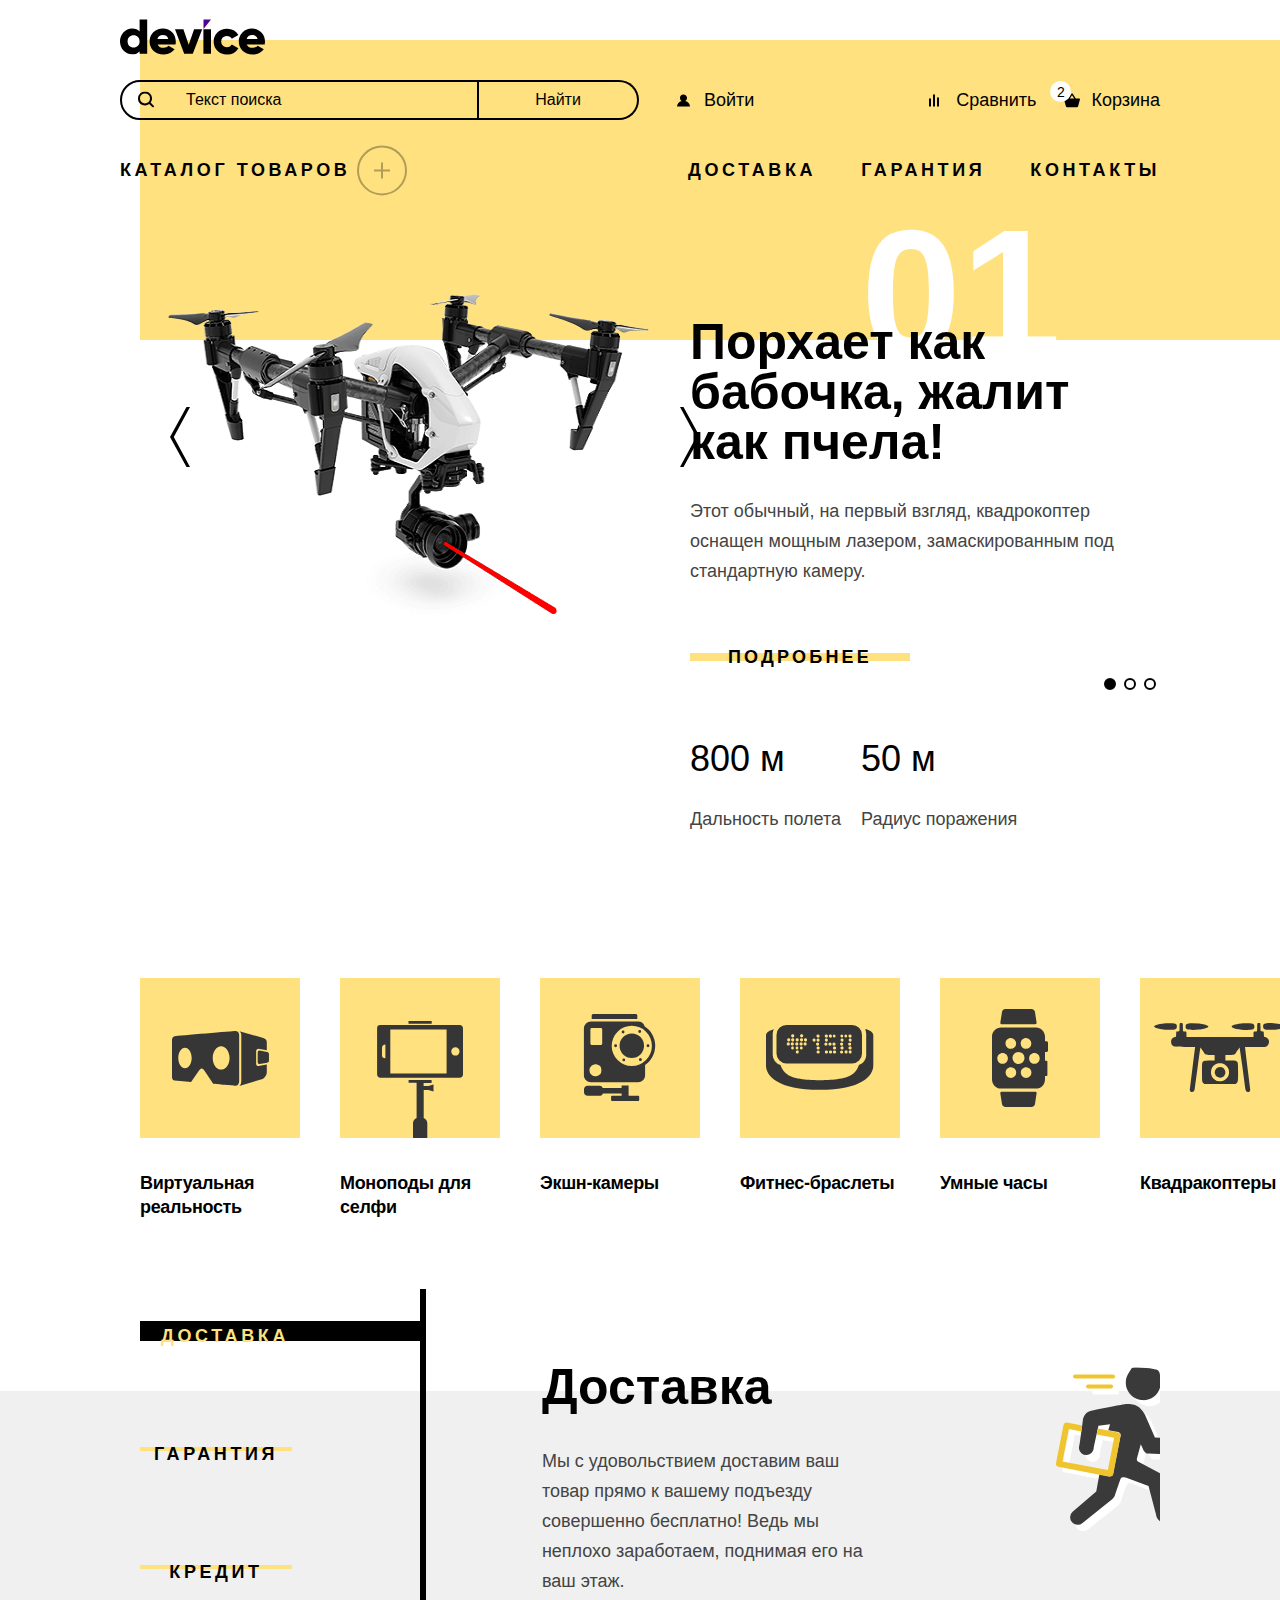
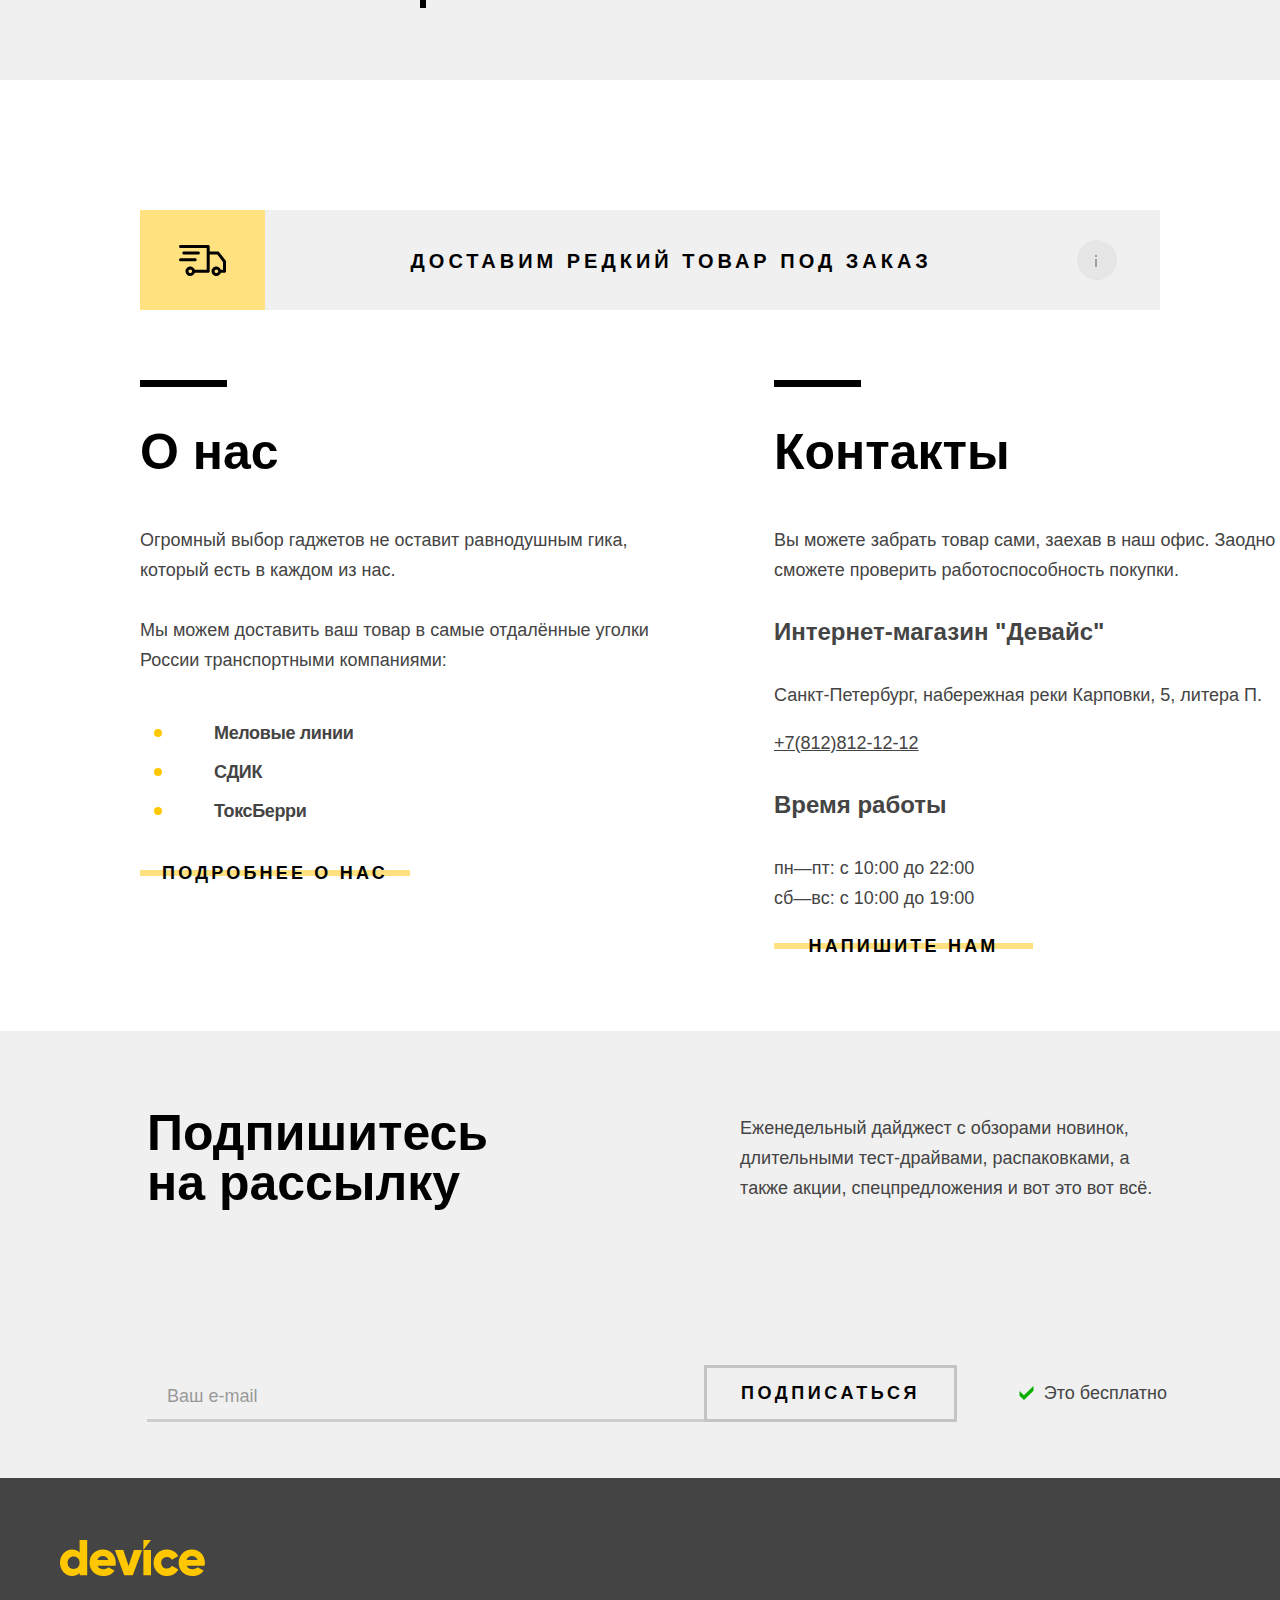
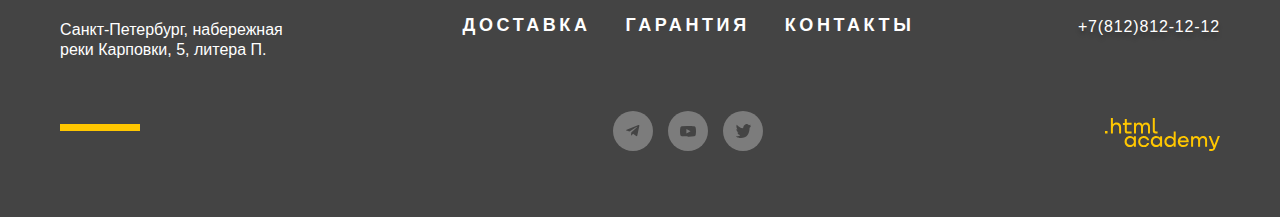
==== commit 2d7b4547: "Merge pull request #9 from AnnaShmel77/master" ====
--- a/index.html
+++ b/index.html
@@ -5,6 +5,7 @@
     <meta charset="utf-8">
     <meta name="viewport" content="width=device-width, initial-scale=1">
     <title>HTML Academy: Девайс</title>
+    <link rel="icon" type="image/png" sizes="32x32" href="./images/favicon.ico">
     <link rel="stylesheet" href="styles/styles.css">
   </head>
 
@@ -38,7 +39,7 @@
                 <path d="M6 .4H4v12h2V.4ZM2 4.4H0v8h2v-8ZM10 3.4H8v9h2v-9Z" />
               </g>
               <defs>
-                <clipPath id="a">
+                <clipPath>
                   <path fill="#fff" transform="translate(0 .4)" d="M0 0h10v12H0z" />
                 </clipPath>
               </defs>
@@ -79,16 +80,12 @@
                       <span class="delete-image"></span>
                     </span>
                   </li>
-
-                  <span class="popover-total-section">
-                    <p class="cart-item-total">Товаров: 2</p>
-                    <p class="cart-item-amount">Сумма: 2000 р</p>
-                  </span>
-
-                  <span class="open-cart-button">
-                    <span>Открыть корзину</span>
-                  </span>
                 </ul>
+                <div class="popover-total-section">
+                  <p class="cart-item-total">Товаров: 2</p>
+                  <p class="cart-item-amount">Сумма: 2000 р</p>
+                </div>
+                <div class="open-cart-button">Открыть корзину</div>
               </div>
             </div>
           </li>
@@ -105,7 +102,7 @@
               <path d="M33 24.389h-7v-7h-2v7h-7v2h7v7h2v-7h7v-2Z" fill="#000" />
             </g>
             <defs>
-              <clipPath id="a">
+              <clipPath>
                 <path fill="#fff" transform="translate(17 17.389)" d="M0 0h16v16H0z" />
               </clipPath>
             </defs>
@@ -136,341 +133,339 @@
     </header>
     <!--Основное содержание страницы-->
     <div class="page-container">
-      <main class="main-index main-container">
-        <h1 class="visually-hidden">Онлайн магазин электронных товаров Device</h1>
-        <!--Slideshow container-->
-        <div class="slideshow-container">
-          <div class="myslides">
-            <div class="slide-one">
-              <img class="slider-image" src="images/slider/slider-1.png" style="width:50%" width="560" height="560"
-                alt="квадрокоптер">
-              <button class="slider-button slider-prev" type="button">
-                <svg aria-hidden="true" focusable="false" width="20" height="60" viewBox="0 0 20 60" fill="none"
+    <main class="main-index main-container">
+          <h1 class="visually-hidden">Онлайн магазин электронных товаров Device</h1>
+          <!--Slideshow container-->
+          <div class="slideshow-container">
+            <div class="myslides">
+              <div class="slide-one">
+                <img class="slider-image" src="images/slider/slider-1.png" style="width:50%" width="560" height="560"
+                  alt="квадрокоптер">
+                <button class="slider-button slider-prev" type="button">
+                  <svg aria-hidden="true" focusable="false" width="20" height="60" viewBox="0 0 20 60" fill="none"
+                    xmlns="http://www.w3.org/2000/svg">
+                    <path d="M20 60h-3.5L0 30 16.5 0H20L3.8 30 20 60Z" fill="#000" />
+                  </svg>
+                </button>
+                <button class="slider-button slider-next" type="button">
+                  <svg aria-hidden="true" focusable="false" width="20" height="60" viewBox="0 0 20 60" fill="none"
+                    xmlns="http://www.w3.org/2000/svg">
+                    <path d="M0 0h3.5L20 30 3.5 60H0l16.2-30L0 0Z" fill="#000" />
+                  </svg>
+                </button>
+                <div class="slide-right-column">
+                  <h2 class="slider-title title">Порхает как бабочка, жалит как пчела!</h2>
+                  <p class="slider-text text">Этот обычный, на первый взгляд, квадрокоптер оснащен мощным лазером,
+                    замаскированным под
+                    стандартную камеру.
+                  </p>
+                  <div class="slider-pagination-location">
+                    <div class="slider-more-button">
+                      <a href="#" class="button">Подробнее</a>
+                    </div>
+                    <ol class="slider-pagination">
+                      <li class="slider-pagination-item">
+                        <button class="slider-pagination-button slider-pagination-button-current" type="button">
+                          <span class="visually-hidden">1 слайд</span>
+                        </button>
+                      </li>
+                      <li class="slider-pagination-item">
+                        <button class="slider-pagination-button" type="button">
+                          <span class="visually-hidden">2 слайд</span>
+                        </button>
+                      </li>
+                      <li class="slider-pagination-item">
+                        <button class="slider-pagination-button" type="button">
+                          <span class="visually-hidden">3 слайд</span>
+                        </button>
+                      </li>
+                    </ol>
+                  </div>
+
+                  <div class="advantages">
+                    <h2 class="visually-hidden">Преимущества</h2>
+                    <ul class="advantages-list">
+                      <li class="advantages-item">
+                        <h3 class="advantages-number-title">800 м</h3>
+                        <p class="advantages-description">Дальность полета</p>
+                      </li>
+                      <li class="advantages-item">
+                        <h3 class="advantages-number-title">50 м</h3>
+                        <p class="advantages-description">Радиус поражения</p>
+                      </li>
+                    </ul>
+                  </div>
+                </div>
+              </div>
+
+              <div class="slide-two">
+                <img class="slider-image" src="images/slider/slider-2.png" style="width:50%" width="560" height="560"
+                  alt="фитнес-браслет">
+                <button class="slider-button slider-prev" type="button">
+                  <span class="visually-hidden">Предыдущее фото</span>
+                </button>
+                <button class="slider-button slider-next" type="button">
+                  <span class="visually-hidden">Следующее фото</span>
+                </button>
+                <div class="slide-right-column">
+                  <h2 class="slider-title title">Худеем правильно!</h2>
+                  <p class="slider-text text">Мотивирующие фитнес-браслеты помогут найти в себе силы не пропускать
+                    занятия
+                    и соблюдать
+                    диету.
+                  </p>
+                  <div class="slider-more-button">
+                    <a class="button" href="#">Подробнее</a>
+                  </div>
+
+                  <div class="advantages">
+                    <h2 class="visually-hidden">Преимущества</h2>
+                    <ul class="advantages-list">
+                      <li class="advantages-item">
+                        <h3 class="advantages-number-title">48 часов</h3>
+                        <p class="advantages-description">Без подзарядки</p>
+                      </li>
+                    </ul>
+                  </div>
+                </div>
+              </div>
+
+              <div class="slide-three">
+                <img class="slider-image" src="images/slider/slider-3.png" style="width:50%" width="560" height="560"
+                  alt="палка для селфи">
+                <button class="slider-button slider-prev" type="button">
+                  <span class="visually-hidden">Предыдущее фото</span>
+                </button>
+                <button class="slider-button slider-next" type="button">
+                  <span class="visually-hidden">Следующее фото</span>
+                </button>
+                <div class="slide-right-column">
+                  <h2 class="slider-title title">Делай селфи, как Бен Стиллер!</h2>
+                  <p class="slider-text text">Самая длинная палка для селфи доступна в нашем магазине. Восемь (Восемь,
+                    Карл!) метров длиной
+                    и весом всего 5 кг.
+                  </p>
+                  <div class="slider-more-button">
+                    <a class="button" href="#">Подробнее</a>
+                  </div>
+                  <div class="advantages">
+                    <h2 class="visually-hidden">Преимущества</h2>
+                    <ul class="advantages-list">
+                      <li class="advantages-item">
+                        <h3 class="advantages-number-title title">8,5 м</h3>
+                        <p class="advantages-description">Длина палки</p>
+                      </li>
+                      <li class="advantages-item">
+                        <h3 class="advantages-number-title title">5 кг</h3>
+                        <p class="advantages-description">Вес палки</p>
+                      </li>
+                      <li class="advantages-item">
+                        <h3 class="advantages-number-title title">Карбон</h3>
+                        <p class="advantages-description">Материал</p>
+                      </li>
+                    </ul>
+                  </div>
+                </div>
+              </div>
+            </div>
+          </div>
+
+          <!--Каталог товаров иконки-->
+          <ul class="main-category-list">
+            <li class="main-category-item">
+              <a class="main-category-link" href="#">
+                <svg class="main-category-image" aria-hidden="true" focusable="false" width="160" height="160"
+                  viewBox="0 0 160 160" fill="none" xmlns="http://www.w3.org/2000/svg">
+                  <path
+                    d="M116.131 85.639V73.003c0-1.309 1.045-2.37 2.335-2.37l8.326 1.581V64.02c0-2.355-1.708-3.431-4.202-4.265l-23.187-6.58c1.616 1.391 1.889 2.04 1.889 4.396v45.209c0 2.356-.45 4.066-1.967 5.21l23.265-7.065c2.401-.833 4.202-4.216 4.202-6.572V86.44l-8.326 1.567c-1.29.002-2.335-1.06-2.335-2.368Z"
+                    fill="#363636" />
+                  <path
+                    d="m127.129 73.979-7.598-1.444c-1.008 0-1.824.829-1.824 1.851v9.868c0 1.023.816 1.852 1.824 1.852l7.598-1.431c1.154-.419 1.824-.829 1.824-1.852V75.83c0-1.022-.766-1.507-1.824-1.851ZM99.17 57.483c0-5.08-4.232-4.459-4.232-4.459s-57.106 4.714-60.1 5.121c-2.994.407-2.837 4.387-2.837 4.387v36.28c0 3.743 2.598 3.753 2.598 3.753l16.477 1.403L59.212 92.3s1.11-1.828 2.505-1.828c1.397 0 2.432 1.861 2.432 1.861l9.061 13.521s18.895 1.909 22.521 1.909c3.626-.001 3.44-5.024 3.44-5.024V57.483ZM44.982 90.192c-3.698 0-6.696-4.601-6.696-10.275s2.998-10.275 6.696-10.275c3.698 0 6.696 4.601 6.696 10.275s-2.998 10.275-6.696 10.275Zm36.158 1.426c-4.662 0-8.44-5.239-8.44-11.701 0-6.463 3.78-11.702 8.44-11.702 4.662 0 8.442 5.239 8.442 11.702 0 6.462-3.78 11.701-8.442 11.701Z"
+                    fill="#363636" />
+                </svg>
+                <span class="main-category-text">Виртуальная реальность</span>
+              </a>
+            </li>
+
+            <li class="main-category-item">
+              <a class="main-category-link" href="#">
+                <svg class="main-category-image" aria-hidden="true" focusable="false" width="160" height="160" fill="none"
                   xmlns="http://www.w3.org/2000/svg">
-                  <path d="M20 60h-3.5L0 30 16.5 0H20L3.8 30 20 60Z" fill="#000" />
+                  <path
+                    d="M119.8 47H40.3a3.2 3.2 0 0 0-3.2 3.2v46.4c0 1.8 1.5 3.2 3.2 3.2h79.5c1.8 0 3.2-1.4 3.2-3.2V50.2c0-1.8-1.4-3.2-3.2-3.2ZM45.4 80.2h-.2A3.2 3.2 0 0 1 42 77v-7.2c0-1.8 1.4-3.2 3.2-3.2h.2v13.6Zm61.2 15.2H50.3v-44h56.3v44Zm8.8-17.8a4.1 4.1 0 1 1 0-8.3 4.1 4.1 0 0 1 0 8.3ZM91.7 43H68.5v2.8h23.2V43ZM83.6 107.9v-3h8V102H68.6v2.8h8V140a6 6 0 0 0-3.6 5.6V160h14.3v-14.3a6 6 0 0 0-3.6-5.6v-28h4.8l5 1.3v-6.8l-5 1.3h-4.8Z"
+                    fill="#363636" />
                 </svg>
+                <span class="main-category-text">Моноподы для селфи</span>
+              </a>
+            </li>
+
+            <li class="main-category-item">
+              <a class="main-category-link" href="#">
+                <svg class="main-category-image" aria-hidden="true" focusable="false" width="160" height="160" fill="none"
+                  xmlns="http://www.w3.org/2000/svg">
+                  <path
+                    d="M97.3 37.5c0-.7-.5-1.5-1.3-1.5H53c-.7 0-1.3.8-1.3 1.5V41h45.6v-3.5ZM98.2 117.8h-9.6v-10.4h-7v2.5H62.8a3.5 3.5 0 0 0-3.2-2.1h-12c-2 0-3.6 1.6-3.6 3.5v3c0 2 1.6 3.5 3.6 3.5h12c1.5 0 2.8-.9 3.3-2.3h18.7v2.3h-9.5c-.5 0-1 .4-1 1v3.2c0 .5.5 1 1 1h26.1c.5 0 1-.5 1-1v-3.2c0-.6-.5-1-1-1ZM104.7 48.4a7 7 0 0 0-6.8-5H51a7 7 0 0 0-7.1 7v46.9c0 3.9 3.3 7 7.1 7H98c3.9 0 7.1-3.1 7.1-7V86.9a23.2 23.2 0 0 0-.3-38.5ZM56.2 98.2a6 6 0 1 1 0-11.9 6 6 0 0 1 0 11.9Zm6-32.7c0 .8-.6 1.5-1.4 1.5h-9c-.7 0-1.4-.7-1.4-1.5V51.4c0-.8.7-1.4 1.4-1.4h9c.8 0 1.4.6 1.4 1.4v14.1ZM91.8 88a20 20 0 1 1 0-40.2 20 20 0 0 1 0 40.2Z"
+                    fill="#363636" />
+                  <path
+                    d="M91.8 80a12.2 12.2 0 1 0 0-24.5 12.2 12.2 0 0 0 0 24.5ZM75.6 69.2a1.4 1.4 0 1 0 0-2.9 1.4 1.4 0 0 0 0 2.9ZM108 69.2a1.4 1.4 0 1 0 0-2.9 1.4 1.4 0 0 0 0 2.9ZM83.1 55.4a1.4 1.4 0 1 0 0-2.8 1.4 1.4 0 0 0 0 2.8ZM100.4 83a1.4 1.4 0 1 0 0-3 1.4 1.4 0 0 0 0 3ZM99.7 55a1.4 1.4 0 1 0 0-2.9 1.4 1.4 0 0 0 0 2.9ZM83.8 83.3a1.4 1.4 0 1 0 0-2.8 1.4 1.4 0 0 0 0 2.8Z"
+                    fill="#363636" />
+                </svg>
+                <span class="main-category-text">Экшн-камеры</span>
+              </a>
+            </li>
+
+            <li class="main-category-item">
+              <a class="main-category-link" href="#">
+                <svg width="160" height="160" fill="none" class="main-category-image" aria-hidden="true" focusable="false"
+                  xmlns="http://www.w3.org/2000/svg">
+                  <path
+                    d="M125 51c.7 1.5 1.2 3.2 1.2 4.9v21c0 4.7-3.1 8.6-7.3 10-1.3 4-3.7 7.8-8 10.4-8.7 5.3-31.1 4.9-31.2 4.9-.1 0-22.5.4-31.2-4.9a18.7 18.7 0 0 1-8-10.3 10.5 10.5 0 0 1-7.8-10V55.9c0-1.7.4-3.3 1.1-4.7-3.6 1-7.8 2.7-7.8 6.2v30c0 10.3 11.8 24.4 53.7 24.4 41.8 0 53.6-14.1 53.6-24.4v-30c0-3.6-4.6-5.5-8.3-6.3Z"
+                    fill="#363636" />
+                  <path
+                    d="M46.6 85.5H112a10 10 0 0 0 10-10.1V56.9a10 10 0 0 0-10-10H46.6a10 10 0 0 0-10.1 10v18.5a10 10 0 0 0 10 10Zm63-29a1.6 1.6 0 1 1 0 3.1 1.6 1.6 0 0 1 0-3.1Zm0 4a1.6 1.6 0 1 1 .1 3.1 1.6 1.6 0 0 1 0-3Zm0 4a1.6 1.6 0 1 1 .1 3.2 1.6 1.6 0 0 1 0-3.2Zm0 3.9a1.6 1.6 0 1 1 0 3.1 1.6 1.6 0 0 1 0-3.1Zm0 4a1.6 1.6 0 1 1 .1 3.1 1.6 1.6 0 0 1 0-3Zm-4-16a1.6 1.6 0 1 1 0 3.2 1.6 1.6 0 0 1 0-3.1Zm0 16a1.6 1.6 0 1 1 0 3.1 1.6 1.6 0 0 1 0-3Zm-4-16a1.6 1.6 0 1 1 0 3.2 1.6 1.6 0 0 1 0-3.1Zm0 4.1a1.6 1.6 0 1 1 0 3.1 1.6 1.6 0 0 1 0-3Zm0 4a1.6 1.6 0 1 1 0 3.2 1.6 1.6 0 0 1 0-3.2Zm0 3.9a1.6 1.6 0 1 1 0 3.1 1.6 1.6 0 0 1 0-3.1Zm0 4a1.6 1.6 0 1 1 0 3.2 1.6 1.6 0 0 1 0-3.2Zm-7.6-16a1.6 1.6 0 1 1 0 3.2 1.6 1.6 0 0 1 0-3.1Zm0 8.1a1.6 1.6 0 1 1 0 3.2 1.6 1.6 0 0 1 0-3.2Zm0 4a1.6 1.6 0 1 1 0 3 1.6 1.6 0 0 1 0-3Zm0 4a1.6 1.6 0 1 1 0 3 1.6 1.6 0 0 1 0-3Zm-4-16a1.6 1.6 0 1 1 0 3.1 1.6 1.6 0 0 1 0-3.1Zm0 8a1.6 1.6 0 1 1 0 3.2 1.6 1.6 0 0 1 0-3.2Zm0 8a1.6 1.6 0 1 1 0 3 1.6 1.6 0 0 1 0-3Zm-4.1-16a1.6 1.6 0 1 1 0 3.1 1.6 1.6 0 0 1 0-3.1Zm0 4a1.6 1.6 0 1 1 0 3.1 1.6 1.6 0 0 1 0-3Zm0 4a1.6 1.6 0 1 1 0 3.2 1.6 1.6 0 0 1 0-3.2Zm0 8a1.6 1.6 0 1 1 0 3 1.6 1.6 0 0 1 0-3Zm-8.3-16a1.6 1.6 0 1 1 0 3.1 1.6 1.6 0 0 1 0-3.1Zm0 4a1.6 1.6 0 1 1 0 3.1 1.6 1.6 0 0 1 0-3Zm0 4a1.6 1.6 0 1 1 0 3.2 1.6 1.6 0 0 1 0-3.2Zm0 4a1.6 1.6 0 1 1 0 3 1.6 1.6 0 0 1 0-3Zm0 4a1.6 1.6 0 1 1 0 3 1.6 1.6 0 0 1 0-3Zm-4-12a1.6 1.6 0 1 1 0 3.1 1.6 1.6 0 0 1 0-3Zm-8.5-.2a1.6 1.6 0 1 1 0 3.1 1.6 1.6 0 0 1 0-3.1Zm0 4a1.6 1.6 0 1 1 0 3.2 1.6 1.6 0 0 1 0-3.2Zm-4-8a1.6 1.6 0 1 1 0 3 1.6 1.6 0 0 1 0-3Zm0 4a1.6 1.6 0 1 1 0 3.1 1.6 1.6 0 0 1 0-3.1Zm0 4a1.6 1.6 0 1 1 0 3.2 1.6 1.6 0 0 1 0-3.2Zm0 4a1.6 1.6 0 1 1 0 3.2 1.6 1.6 0 0 1 0-3.1Zm-4.3-8a1.6 1.6 0 1 1 0 3.1 1.6 1.6 0 0 1 0-3.1Zm0 4a1.6 1.6 0 1 1 0 3.2 1.6 1.6 0 0 1 0-3.2Zm0 4a1.6 1.6 0 1 1 0 3.2 1.6 1.6 0 0 1 0-3.1Zm0 4.1a1.6 1.6 0 1 1 0 3.1 1.6 1.6 0 0 1 0-3Zm-4.5-16.1a1.6 1.6 0 1 1 0 3.1 1.6 1.6 0 0 1 0-3.1Zm0 4a1.6 1.6 0 1 1 0 3.1 1.6 1.6 0 0 1 0-3.1Zm0 4a1.6 1.6 0 1 1 0 3.2 1.6 1.6 0 0 1 0-3.2Zm0 4a1.6 1.6 0 1 1 0 3.2 1.6 1.6 0 0 1 0-3.1Zm-4-8a1.6 1.6 0 1 1 0 3.1 1.6 1.6 0 0 1 0-3.1Zm0 4a1.6 1.6 0 1 1 0 3.2 1.6 1.6 0 0 1 0-3.2Z"
+                    fill="#363636" />
+                </svg>
+                <span class="main-category-text">Фитнес-браслеты</span>
+              </a>
+            </li>
+
+            <li class="main-category-item">
+              <a class="main-category-link" href="#">
+                <svg class="main-category-image" aria-hidden="true" focusable="false" width="160" height="160" fill="none"
+                  xmlns="http://www.w3.org/2000/svg">
+                  <path
+                    d="M106.5 63.2H105v-4.6c0-5-4.1-9.2-9.1-9.2H61.1c-5 0-9.1 4.1-9.1 9.2v42.8c0 5 4 9.2 9 9.2H96c5 0 9-4.1 9-9.2V98h1.6c.4 0 .8-.3.8-.8V83.5c0-.5-.4-.8-.8-.8H105v-8.8h1.5c.8 0 1.5-.7 1.5-1.5v-7.7c0-.8-.7-1.5-1.5-1.5ZM86 60.1a5.3 5.3 0 0 1 0 10.7c-3 0-5.3-2.4-5.3-5.4 0-3 2.4-5.3 5.3-5.3Zm-15.2 0a5.3 5.3 0 0 1 0 10.7c-2.9 0-5.3-2.4-5.3-5.4 0-3 2.4-5.3 5.3-5.3ZM57.3 80.4c0-3 2.4-5.4 5.3-5.4 3 0 5.3 2.4 5.3 5.4 0 3-2.4 5.4-5.3 5.4-3 0-5.3-2.4-5.3-5.4Zm13.6 19.5c-2.9 0-5.3-2.4-5.3-5.4 0-3 2.4-5.3 5.3-5.3a5.3 5.3 0 0 1 0 10.7Zm1.5-20a6 6 0 0 1 6-6 6 6 0 0 1 6.1 6 6 6 0 0 1-6 6.2 6 6 0 0 1-6-6.1Zm13.7 20c-3 0-5.3-2.4-5.3-5.4 0-3 2.4-5.3 5.3-5.3a5.3 5.3 0 0 1 0 10.7Zm8.3-14.1c-3 0-5.3-2.4-5.3-5.4 0-3 2.4-5.4 5.3-5.4 3 0 5.3 2.4 5.3 5.4 0 3-2.4 5.4-5.3 5.4ZM61.6 46.3h33.7c.9 0 1.5-.7 1.3-1.5L95 34c-.2-1.6-1.8-3-3.5-3h-26a3.7 3.7 0 0 0-3.5 3l-1.7 10.8c0 .8.5 1.5 1.3 1.5ZM95.3 113.7H61.6c-.8 0-1.4.7-1.3 1.5L62 126c.2 1.6 1.8 3 3.5 3h26c1.7 0 3.3-1.4 3.5-3l1.6-10.8c.2-.8-.4-1.5-1.3-1.5Z"
+                    fill="#363636" />
+                </svg>
+                <span class="main-category-text">Умные часы</span>
+              </a>
+            </li>
+
+            <li class="main-category-item">
+              <a class="main-category-link" href="#">
+                <svg class="main-category-image" aria-hidden="true" focusable="false" width="160" height="160" fill="none"
+                  xmlns="http://www.w3.org/2000/svg">
+                  <path
+                    d="M26 45.3c-5.5.4-10.2 1.6-11.4 2.6-.7.6-.7.6-.3 1.2.7.7 3.8 1.6 7.3 2.2 4 .7 12.5.7 13.7 0 1.2-.6 1.6-1.3 1.6-3 0-1.5-.6-2.3-2.2-2.8-1.4-.3-5.8-.5-8.6-.2ZM39.8 45.5c-.2.3-.3 2.1-.3 4.1 0 4 .2 3.8-2.2 4h-1l-.3 5.1-1.2.3c-2.5.6-4 2.6-3.7 5.3 0 1.9 1 3.3 2.5 4 1.1.6 1.5.6 11.3.6 5.5 0 10.1 0 10.2.2l-2.6 20.6-2.7 21.7c0 1.6.8 2.6 2.3 2.6 1.3 0 2-.6 2.4-1.9l3-21.8c1.5-11.5 2.8-20.9 3-20.9l2.1 3.2c3 4.6 2.4 4.3 7.6 4.3h4.4v5.6h-5.1c-4.8.2-5.2.2-6 .7-1.5 1.1-1.5 1.4-1.5 11 0 9.5 0 9.8 1.5 11l.8.7h31.4l.8-.7c1.5-1.2 1.6-1.5 1.6-11 0-9.6 0-9.9-1.7-11-.6-.5-1.1-.5-5.8-.6l-5.2-.1v-5.6h4.4c5.2 0 4.7.3 7.6-4.3 1.1-1.8 2.1-3.2 2.2-3.2l3 20.9c1.5 11.5 2.8 21.3 3 21.8.3 1.3 1 2 2.3 2 1.5 0 2.4-1.1 2.3-2.7l-2.7-21.7a900 900 0 0 1-2.5-20.6c0-.1 4.6-.2 10.1-.2 9.8 0 10.2 0 11.3-.5 1.5-.8 2.4-2.2 2.6-4.1a4.7 4.7 0 0 0-3.8-5.3l-1.2-.3-.3-5-1-.2c-2.3-.1-2.2.2-2.2-3.9l-.2-4.1c-.3-.4-.6-.5-1.4-.5-.6 0-1.3.1-1.4.3-.2.2-.3 1.5-.3 4 0 2.4-.1 3.7-.4 3.9-.1.2-.9.3-1.6.3-1.6 0-1.7 0-1.7 3V59h-67v-2.3c0-3 0-3.1-1.7-3.1-.7 0-1.4-.1-1.6-.3-.2-.2-.3-1.5-.3-4 0-2.4-.1-3.7-.3-3.9-.2-.2-.8-.3-1.5-.3-.8 0-1.1.1-1.3.5Zm42.8 40.1c3 1 5.4 3.4 6.2 6.2a11 11 0 0 1-.3 5.8c-.7 1.8-2.7 4-4.6 4.9-1.3.6-1.7.7-3.9.7s-2.6 0-4-.7c-1.8-1-3.8-3-4.5-5a11 11 0 0 1-.3-5.7 9.6 9.6 0 0 1 6.1-6.2c2-.6 3.3-.6 5.3 0Z"
+                    fill="#363636" />
+                  <path
+                    d="M77.8 89.4c-2 1-3.5 3.7-3 5.8a5.4 5.4 0 0 0 8 3.7c2-1.2 3-3.6 2.4-5.8a5.4 5.4 0 0 0-5.2-4.2c-.6 0-1.6.3-2.2.5ZM50 45.2c-3.8.6-4.4 1-4.4 3.4 0 1.8.4 2.4 2.2 3 1.6.4 7.2.5 10.5 0 7-.7 11.4-2.5 9.7-3.7-1.2-.9-4.9-1.8-9-2.4a66 66 0 0 0-9-.3ZM103.5 45.3c-6.3.5-11.9 2-11.9 3.1 0 1.8 7.9 3.5 15.7 3.5 5.8 0 7.1-.6 7.1-3.3 0-1.8-.6-2.6-2.3-3-1.7-.5-5.7-.6-8.6-.3ZM126.8 45.3c-1.8.2-3 .8-3.5 1.5-.3.7-.3 2.9.2 3.5 1 1.4 1.7 1.5 7 1.5 3.7 0 5.9-.1 8-.5 3.5-.6 6.5-1.5 7.2-2.2.5-.6.5-.6-.3-1.2-1.3-1.1-6-2.2-11.9-2.6-3.4-.3-4.5-.3-6.7 0Z"
+                    fill="#363636" />
+                </svg>
+                <span class="main-category-text">Квадракоптеры</span>
+              </a>
+            </li>
+          </ul>
+          <!--Вертикальные табы с попап слайдами-->
+        <section class="vertical-tabbar-container">
+            <div class="vertical-tabbar">
+
+              <div class="tab">
+
+                <button class="tablinks tablink-current" type="button">Доставка</button>
+                <button class="tablinks button" type="button">Гарантия</button>
+                <button class="tablinks button" type="button">Кредит</button>
+              </div>
+              <div class="tab-rectangle"></div>
+              <div class="tabcontent">
+                <!--Картинку добавить через background-image-->
+                <div class="tabcontent-description">
+                  <h3 class="tabcontent-title title">Доставка</h3>
+                  <p class="tabcontent-text">Мы с удовольствием доставим ваш товар прямо
+                    к вашему подъезду совершенно бесплатно! Ведь
+                    мы неплохо заработаем, поднимая его на ваш этаж.</p>
+                </div>
+                <div class="tabcontent-delivery"></div>
+              </div>
+            </div>
+
+            <div class="tabcontent warranty">
+              <!--Картинку добавить через background-image-->
+              <h3 class="tabcontent-title title">Гарантия</h3>
+              <p class="tabcontent-text">Если из-за возгорания купленного у нас товара у вас
+                сгорит дом — не переживайте, мы выдадим вам новый.
+                Товар, не дом, конечно же.</p>
+            </div>
+
+            <div class="tabcontent credit">
+              <!--Картинку добавить через background-image-->
+              <h3 class="tabcontent-title title">Кредит</h3>
+              <p class="tabcontent-text">Залезть в долговую яму стало проще! Кредитные
+                консультанты подберут для вас наиболее выгодные
+                условия кредита. Выгодные для банка, разумеется.</p>
+            </div>
+          </section>
+
+
+      <!--Доставка под заказ с модальным окном-->
+      <div class="big-delivery-element">
+        <div class="big-delivery-icon"></div>
+        <a class="delivery-button" href="#">Доставим редкий товар под заказ</a>
+        <div class="big-delivery-info-icon"></div>
+      </div>
+
+      <!--Контакты-->
+      <div class="about-contacts">
+          <section class="aboutus">
+            <div class="aboutus-rectangle"></div>
+            <h3 class="aboutus-title title">О нас</h3>
+            <div class="aboutus-text">
+              <p>Огромный выбор гаджетов не оставит равнодушным гика, который есть в каждом из нас. </p>
+
+              <p>Мы можем доставить ваш товар в самые отдалённые уголки России транспортными компаниями:
+              </p>
+            </div>
+            <ul class="aboutus-delivery-list">
+              <li>Меловые линии</li>
+              <li>СДИК</li>
+              <li>ТоксБерри</li>
+            </ul>
+            <a class="aboutus-link button" href="#">Подробнее о нас</a>
+          </section>
+
+          <section class="contacts">
+            <div class="contacts-rectangle"></div>
+            <h3 class="contacts-title title">Контакты</h3>
+            <p class="contacts-text">
+              Вы можете забрать товар сами, заехав в наш офис.
+              Заодно сможете проверить работоспособность покупки.
+            </p>
+            <h4 class="contacts-subtitle title">Интернет-магазин "Девайс"</h4>
+            <p class="contacts-address">
+              Санкт-Петербург, набережная реки Карповки, 5, литера П.
+            </p>
+            <a class="contacts-phone-body" href="tel:+78121212">+7(812)812-12-12</a>
+            <h4 class="contacts-subtitle title">Время работы</h4>
+            <ul class="contacts-schedule">
+              <li class="contacts-schedule-item">пн—пт: с 10:00 до 22:00</li>
+              <li class="contacts-schedule-item">сб—вс: с 10:00 до 19:00</li>
+            </ul>
+            <a class="contacts-link button" href="mailto:mail@emai.com">Напишите нам</a>
+          </section>
+        </div>
+        <!--Подписка-->
+        <section class="newsletter">
+          <div class="newsletter-row">
+            <h3 class="newsletter-title title">Подпишитесь на рассылку</h3>
+
+            <p class="newsletter-text">Еженедельный дайджест с обзорами новинок,
+              длительными тест-драйвами, распаковками, а также акции, спецпредложения и вот это вот всё.</p>
+          </div>
+          <div class="newsletter-form-block">
+            <form class="newsletter-form" action="https://echo.htmlacademy.ru/" method="post">
+              <label for="newsletter-email"></label>
+              <input class="field" placeholder="Ваш e-mail" type="email" name="newsletter-email" id="newsletter-email"
+                required>
+              <button class="btn newsletter-button" type="submit">
+                <span class="newsletter-btn-text">подписаться</span>
               </button>
-              <button class="slider-button slider-next" type="button">
-                <svg aria-hidden="true" focusable="false" width="20" height="60" viewBox="0 0 20 60" fill="none"
-                  xmlns="http://www.w3.org/2000/svg">
-                  <path d="M0 0h3.5L20 30 3.5 60H0l16.2-30L0 0Z" fill="#000" />
-                </svg>
-              </button>
-              <div class="slide-right-column">
-                <h2 class="slider-title title">Порхает как бабочка, жалит как пчела!</h2>
-                <p class="slider-text text">Этот обычный, на первый взгляд, квадрокоптер оснащен мощным лазером,
-                  замаскированным под
-                  стандартную камеру.
-                </p>
-                <div class="slider-pagination-location">
-                  <div class="slider-more-button">
-                    <a href="#" class="button">Подробнее</a>
-                  </div>
-                  <ol class="slider-pagination">
-                    <li class="slider-pagination-item">
-                      <button class="slider-pagination-button slider-pagination-button-current" type="button">
-                        <span class="visually-hidden">1 слайд</span>
-                      </button>
-                    </li>
-                    <li class="slider-pagination-item">
-                      <button class="slider-pagination-button" type="button">
-                        <span class="visually-hidden">2 слайд</span>
-                      </button>
-                    </li>
-                    <li class="slider-pagination-item">
-                      <button class="slider-pagination-button" type="button">
-                        <span class="visually-hidden">3 слайд</span>
-                      </button>
-                    </li>
-                    </button>
-                    </li>
-                  </ol>
-                </div>
-
-                <div class="advantages">
-                  <h2 class="visually-hidden">Преимущества</h2>
-                  <ul class="advantages-list">
-                    <li class="advantages-item">
-                      <h3 class="advantages-number-title">800 м</h3>
-                      <p class="advantages-description">Дальность полета</p>
-                    </li>
-                    <li class="advantages-item">
-                      <h3 class="advantages-number-title">50 м</h3>
-                      <p class="advantages-description">Радиус поражения</p>
-                    </li>
-                  </ul>
-                </div>
-              </div>
-            </div>
-
-            <div class="slide-two">
-              <img class="slider-image" src="images/slider/slider-2.png" style="width:50%" width="560" height="560"
-                alt="фитнес-браслет">
-              <button class="slider-button slider-prev" type="button">
-                <span class="visually-hidden">Предыдущее фото</span>
-              </button>
-              <button class="slider-button slider-next" type="button">
-                <span class="visually-hidden">Следующее фото</span>
-              </button>
-              <div class="slide-right-column">
-                <h2 class="slider-title title">Худеем правильно!</h2>
-                <p class="slider-text text">Мотивирующие фитнес-браслеты помогут найти в себе силы не пропускать
-                  занятия
-                  и соблюдать
-                  диету.
-                </p>
-                <div class="slider-more-button">
-                  <a class="button" href="#">Подробнее</a>
-                </div>
-
-                <div class="advantages">
-                  <h2 class="visually-hidden">Преимущества</h2>
-                  <ul class="advantages-list">
-                    <li class="advantages-item">
-                      <h3 class="advantages-number-title">48 часов</h3>
-                      <p class="advantages-description">Без подзарядки</p>
-                    </li>
-                  </ul>
-                </div>
-              </div>
-            </div>
-
-            <div class="slide-three">
-              <img class="slider-image" src="images/slider/slider-3.png" style="width:50%" width="560" height="560"
-                alt="палка для селфи">
-              <button class="slider-button slider-prev" type="button">
-                <span class="visually-hidden">Предыдущее фото</span>
-              </button>
-              <button class="slider-button slider-next" type="button">
-                <span class="visually-hidden">Следующее фото</span>
-              </button>
-              <div class="slide-right-column">
-                <h2 class="slider-title title">Делай селфи, как Бен Стиллер!</h2>
-                <p class="slider-text text">Самая длинная палка для селфи доступна в нашем магазине. Восемь (Восемь,
-                  Карл!) метров длиной
-                  и весом всего 5 кг.
-                </p>
-                <div class="slider-more-button">
-                  <a class="button" href="#">Подробнее</a>
-                </div>
-                <div class="advantages">
-                  <h2 class="visually-hidden">Преимущества</h2>
-                  <ul class="advantages-list">
-                    <li class="advantages-item">
-                      <h3 class="advantages-number-title title">8,5 м</h3>
-                      <p class="advantages-description">Длина палки</p>
-                    </li>
-                    <li class="advantages-item">
-                      <h3 class="advantages-number-title title">5 кг</h3>
-                      <p class="advantages-description">Вес палки</p>
-                    </li>
-                    <li class="advantages-item">
-                      <h3 class="advantages-number-title title">Карбон</h3>
-                      <p class="advantages-description">Материал</p>
-                    </li>
-                  </ul>
-                </div>
-              </div>
-            </div>
-          </div>
-        </div>
-
-        <!--Каталог товаров иконки-->
-        <ul class="main-category-list">
-          <li class="main-category-item">
-            <a class="main-category-link" href="#">
-              <svg class="main-category-image" aria-hidden="true" focusable="false" width="160" height="160"
-                viewBox="0 0 160 160" fill="none" xmlns="http://www.w3.org/2000/svg">
-                <path
-                  d="M116.131 85.639V73.003c0-1.309 1.045-2.37 2.335-2.37l8.326 1.581V64.02c0-2.355-1.708-3.431-4.202-4.265l-23.187-6.58c1.616 1.391 1.889 2.04 1.889 4.396v45.209c0 2.356-.45 4.066-1.967 5.21l23.265-7.065c2.401-.833 4.202-4.216 4.202-6.572V86.44l-8.326 1.567c-1.29.002-2.335-1.06-2.335-2.368Z"
-                  fill="#363636" />
-                <path
-                  d="m127.129 73.979-7.598-1.444c-1.008 0-1.824.829-1.824 1.851v9.868c0 1.023.816 1.852 1.824 1.852l7.598-1.431c1.154-.419 1.824-.829 1.824-1.852V75.83c0-1.022-.766-1.507-1.824-1.851ZM99.17 57.483c0-5.08-4.232-4.459-4.232-4.459s-57.106 4.714-60.1 5.121c-2.994.407-2.837 4.387-2.837 4.387v36.28c0 3.743 2.598 3.753 2.598 3.753l16.477 1.403L59.212 92.3s1.11-1.828 2.505-1.828c1.397 0 2.432 1.861 2.432 1.861l9.061 13.521s18.895 1.909 22.521 1.909c3.626-.001 3.44-5.024 3.44-5.024V57.483ZM44.982 90.192c-3.698 0-6.696-4.601-6.696-10.275s2.998-10.275 6.696-10.275c3.698 0 6.696 4.601 6.696 10.275s-2.998 10.275-6.696 10.275Zm36.158 1.426c-4.662 0-8.44-5.239-8.44-11.701 0-6.463 3.78-11.702 8.44-11.702 4.662 0 8.442 5.239 8.442 11.702 0 6.462-3.78 11.701-8.442 11.701Z"
-                  fill="#363636" />
-              </svg>
-              <span class="main-category-text">Виртуальная реальность</span>
-            </a>
-          </li>
-
-          <li class="main-category-item">
-            <a class="main-category-link" href="#">
-              <svg class="main-category-image" aria-hidden="true" focusable="false" width="160" height="160" fill="none"
-                xmlns="http://www.w3.org/2000/svg">
-                <path
-                  d="M119.8 47H40.3a3.2 3.2 0 0 0-3.2 3.2v46.4c0 1.8 1.5 3.2 3.2 3.2h79.5c1.8 0 3.2-1.4 3.2-3.2V50.2c0-1.8-1.4-3.2-3.2-3.2ZM45.4 80.2h-.2A3.2 3.2 0 0 1 42 77v-7.2c0-1.8 1.4-3.2 3.2-3.2h.2v13.6Zm61.2 15.2H50.3v-44h56.3v44Zm8.8-17.8a4.1 4.1 0 1 1 0-8.3 4.1 4.1 0 0 1 0 8.3ZM91.7 43H68.5v2.8h23.2V43ZM83.6 107.9v-3h8V102H68.6v2.8h8V140a6 6 0 0 0-3.6 5.6V160h14.3v-14.3a6 6 0 0 0-3.6-5.6v-28h4.8l5 1.3v-6.8l-5 1.3h-4.8Z"
-                  fill="#363636" />
-              </svg>
-              <span class="main-category-text">Моноподы для селфи</span>
-            </a>
-          </li>
-
-          <li class="main-category-item">
-            <a class="main-category-link" href="#">
-              <svg class="main-category-image" aria-hidden="true" focusable="false" width="160" height="160" fill="none"
-                xmlns="http://www.w3.org/2000/svg">
-                <path
-                  d="M97.3 37.5c0-.7-.5-1.5-1.3-1.5H53c-.7 0-1.3.8-1.3 1.5V41h45.6v-3.5ZM98.2 117.8h-9.6v-10.4h-7v2.5H62.8a3.5 3.5 0 0 0-3.2-2.1h-12c-2 0-3.6 1.6-3.6 3.5v3c0 2 1.6 3.5 3.6 3.5h12c1.5 0 2.8-.9 3.3-2.3h18.7v2.3h-9.5c-.5 0-1 .4-1 1v3.2c0 .5.5 1 1 1h26.1c.5 0 1-.5 1-1v-3.2c0-.6-.5-1-1-1ZM104.7 48.4a7 7 0 0 0-6.8-5H51a7 7 0 0 0-7.1 7v46.9c0 3.9 3.3 7 7.1 7H98c3.9 0 7.1-3.1 7.1-7V86.9a23.2 23.2 0 0 0-.3-38.5ZM56.2 98.2a6 6 0 1 1 0-11.9 6 6 0 0 1 0 11.9Zm6-32.7c0 .8-.6 1.5-1.4 1.5h-9c-.7 0-1.4-.7-1.4-1.5V51.4c0-.8.7-1.4 1.4-1.4h9c.8 0 1.4.6 1.4 1.4v14.1ZM91.8 88a20 20 0 1 1 0-40.2 20 20 0 0 1 0 40.2Z"
-                  fill="#363636" />
-                <path
-                  d="M91.8 80a12.2 12.2 0 1 0 0-24.5 12.2 12.2 0 0 0 0 24.5ZM75.6 69.2a1.4 1.4 0 1 0 0-2.9 1.4 1.4 0 0 0 0 2.9ZM108 69.2a1.4 1.4 0 1 0 0-2.9 1.4 1.4 0 0 0 0 2.9ZM83.1 55.4a1.4 1.4 0 1 0 0-2.8 1.4 1.4 0 0 0 0 2.8ZM100.4 83a1.4 1.4 0 1 0 0-3 1.4 1.4 0 0 0 0 3ZM99.7 55a1.4 1.4 0 1 0 0-2.9 1.4 1.4 0 0 0 0 2.9ZM83.8 83.3a1.4 1.4 0 1 0 0-2.8 1.4 1.4 0 0 0 0 2.8Z"
-                  fill="#363636" />
-              </svg>
-              <span class="main-category-text">Экшн-камеры</span>
-            </a>
-          </li>
-
-          <li class="main-category-item">
-            <a class="main-category-link" href="#">
-              <svg width="160" height="160" fill="none" class="main-category-image" aria-hidden="true" focusable="false"
-                xmlns="http://www.w3.org/2000/svg">
-                <path
-                  d="M125 51c.7 1.5 1.2 3.2 1.2 4.9v21c0 4.7-3.1 8.6-7.3 10-1.3 4-3.7 7.8-8 10.4-8.7 5.3-31.1 4.9-31.2 4.9-.1 0-22.5.4-31.2-4.9a18.7 18.7 0 0 1-8-10.3 10.5 10.5 0 0 1-7.8-10V55.9c0-1.7.4-3.3 1.1-4.7-3.6 1-7.8 2.7-7.8 6.2v30c0 10.3 11.8 24.4 53.7 24.4 41.8 0 53.6-14.1 53.6-24.4v-30c0-3.6-4.6-5.5-8.3-6.3Z"
-                  fill="#363636" />
-                <path
-                  d="M46.6 85.5H112a10 10 0 0 0 10-10.1V56.9a10 10 0 0 0-10-10H46.6a10 10 0 0 0-10.1 10v18.5a10 10 0 0 0 10 10Zm63-29a1.6 1.6 0 1 1 0 3.1 1.6 1.6 0 0 1 0-3.1Zm0 4a1.6 1.6 0 1 1 .1 3.1 1.6 1.6 0 0 1 0-3Zm0 4a1.6 1.6 0 1 1 .1 3.2 1.6 1.6 0 0 1 0-3.2Zm0 3.9a1.6 1.6 0 1 1 0 3.1 1.6 1.6 0 0 1 0-3.1Zm0 4a1.6 1.6 0 1 1 .1 3.1 1.6 1.6 0 0 1 0-3Zm-4-16a1.6 1.6 0 1 1 0 3.2 1.6 1.6 0 0 1 0-3.1Zm0 16a1.6 1.6 0 1 1 0 3.1 1.6 1.6 0 0 1 0-3Zm-4-16a1.6 1.6 0 1 1 0 3.2 1.6 1.6 0 0 1 0-3.1Zm0 4.1a1.6 1.6 0 1 1 0 3.1 1.6 1.6 0 0 1 0-3Zm0 4a1.6 1.6 0 1 1 0 3.2 1.6 1.6 0 0 1 0-3.2Zm0 3.9a1.6 1.6 0 1 1 0 3.1 1.6 1.6 0 0 1 0-3.1Zm0 4a1.6 1.6 0 1 1 0 3.2 1.6 1.6 0 0 1 0-3.2Zm-7.6-16a1.6 1.6 0 1 1 0 3.2 1.6 1.6 0 0 1 0-3.1Zm0 8.1a1.6 1.6 0 1 1 0 3.2 1.6 1.6 0 0 1 0-3.2Zm0 4a1.6 1.6 0 1 1 0 3 1.6 1.6 0 0 1 0-3Zm0 4a1.6 1.6 0 1 1 0 3 1.6 1.6 0 0 1 0-3Zm-4-16a1.6 1.6 0 1 1 0 3.1 1.6 1.6 0 0 1 0-3.1Zm0 8a1.6 1.6 0 1 1 0 3.2 1.6 1.6 0 0 1 0-3.2Zm0 8a1.6 1.6 0 1 1 0 3 1.6 1.6 0 0 1 0-3Zm-4.1-16a1.6 1.6 0 1 1 0 3.1 1.6 1.6 0 0 1 0-3.1Zm0 4a1.6 1.6 0 1 1 0 3.1 1.6 1.6 0 0 1 0-3Zm0 4a1.6 1.6 0 1 1 0 3.2 1.6 1.6 0 0 1 0-3.2Zm0 8a1.6 1.6 0 1 1 0 3 1.6 1.6 0 0 1 0-3Zm-8.3-16a1.6 1.6 0 1 1 0 3.1 1.6 1.6 0 0 1 0-3.1Zm0 4a1.6 1.6 0 1 1 0 3.1 1.6 1.6 0 0 1 0-3Zm0 4a1.6 1.6 0 1 1 0 3.2 1.6 1.6 0 0 1 0-3.2Zm0 4a1.6 1.6 0 1 1 0 3 1.6 1.6 0 0 1 0-3Zm0 4a1.6 1.6 0 1 1 0 3 1.6 1.6 0 0 1 0-3Zm-4-12a1.6 1.6 0 1 1 0 3.1 1.6 1.6 0 0 1 0-3Zm-8.5-.2a1.6 1.6 0 1 1 0 3.1 1.6 1.6 0 0 1 0-3.1Zm0 4a1.6 1.6 0 1 1 0 3.2 1.6 1.6 0 0 1 0-3.2Zm-4-8a1.6 1.6 0 1 1 0 3 1.6 1.6 0 0 1 0-3Zm0 4a1.6 1.6 0 1 1 0 3.1 1.6 1.6 0 0 1 0-3.1Zm0 4a1.6 1.6 0 1 1 0 3.2 1.6 1.6 0 0 1 0-3.2Zm0 4a1.6 1.6 0 1 1 0 3.2 1.6 1.6 0 0 1 0-3.1Zm-4.3-8a1.6 1.6 0 1 1 0 3.1 1.6 1.6 0 0 1 0-3.1Zm0 4a1.6 1.6 0 1 1 0 3.2 1.6 1.6 0 0 1 0-3.2Zm0 4a1.6 1.6 0 1 1 0 3.2 1.6 1.6 0 0 1 0-3.1Zm0 4.1a1.6 1.6 0 1 1 0 3.1 1.6 1.6 0 0 1 0-3Zm-4.5-16.1a1.6 1.6 0 1 1 0 3.1 1.6 1.6 0 0 1 0-3.1Zm0 4a1.6 1.6 0 1 1 0 3.1 1.6 1.6 0 0 1 0-3.1Zm0 4a1.6 1.6 0 1 1 0 3.2 1.6 1.6 0 0 1 0-3.2Zm0 4a1.6 1.6 0 1 1 0 3.2 1.6 1.6 0 0 1 0-3.1Zm-4-8a1.6 1.6 0 1 1 0 3.1 1.6 1.6 0 0 1 0-3.1Zm0 4a1.6 1.6 0 1 1 0 3.2 1.6 1.6 0 0 1 0-3.2Z"
-                  fill="#363636" />
-              </svg>
-              <span class="main-category-text">Фитнес-браслеты</span>
-            </a>
-          </li>
-
-          <li class="main-category-item">
-            <a class="main-category-link" href="#">
-              <svg class="main-category-image" aria-hidden="true" focusable="false" width="160" height="160" fill="none"
-                xmlns="http://www.w3.org/2000/svg">
-                <path
-                  d="M106.5 63.2H105v-4.6c0-5-4.1-9.2-9.1-9.2H61.1c-5 0-9.1 4.1-9.1 9.2v42.8c0 5 4 9.2 9 9.2H96c5 0 9-4.1 9-9.2V98h1.6c.4 0 .8-.3.8-.8V83.5c0-.5-.4-.8-.8-.8H105v-8.8h1.5c.8 0 1.5-.7 1.5-1.5v-7.7c0-.8-.7-1.5-1.5-1.5ZM86 60.1a5.3 5.3 0 0 1 0 10.7c-3 0-5.3-2.4-5.3-5.4 0-3 2.4-5.3 5.3-5.3Zm-15.2 0a5.3 5.3 0 0 1 0 10.7c-2.9 0-5.3-2.4-5.3-5.4 0-3 2.4-5.3 5.3-5.3ZM57.3 80.4c0-3 2.4-5.4 5.3-5.4 3 0 5.3 2.4 5.3 5.4 0 3-2.4 5.4-5.3 5.4-3 0-5.3-2.4-5.3-5.4Zm13.6 19.5c-2.9 0-5.3-2.4-5.3-5.4 0-3 2.4-5.3 5.3-5.3a5.3 5.3 0 0 1 0 10.7Zm1.5-20a6 6 0 0 1 6-6 6 6 0 0 1 6.1 6 6 6 0 0 1-6 6.2 6 6 0 0 1-6-6.1Zm13.7 20c-3 0-5.3-2.4-5.3-5.4 0-3 2.4-5.3 5.3-5.3a5.3 5.3 0 0 1 0 10.7Zm8.3-14.1c-3 0-5.3-2.4-5.3-5.4 0-3 2.4-5.4 5.3-5.4 3 0 5.3 2.4 5.3 5.4 0 3-2.4 5.4-5.3 5.4ZM61.6 46.3h33.7c.9 0 1.5-.7 1.3-1.5L95 34c-.2-1.6-1.8-3-3.5-3h-26a3.7 3.7 0 0 0-3.5 3l-1.7 10.8c0 .8.5 1.5 1.3 1.5ZM95.3 113.7H61.6c-.8 0-1.4.7-1.3 1.5L62 126c.2 1.6 1.8 3 3.5 3h26c1.7 0 3.3-1.4 3.5-3l1.6-10.8c.2-.8-.4-1.5-1.3-1.5Z"
-                  fill="#363636" />
-              </svg>
-              <span class="main-category-text">Умные часы</span>
-            </a>
-          </li>
-
-          <li class="main-category-item">
-            <a class="main-category-link" href="#">
-              <svg class="main-category-image" aria-hidden="true" focusable="false" width="160" height="160" fill="none"
-                xmlns="http://www.w3.org/2000/svg">
-                <path
-                  d="M26 45.3c-5.5.4-10.2 1.6-11.4 2.6-.7.6-.7.6-.3 1.2.7.7 3.8 1.6 7.3 2.2 4 .7 12.5.7 13.7 0 1.2-.6 1.6-1.3 1.6-3 0-1.5-.6-2.3-2.2-2.8-1.4-.3-5.8-.5-8.6-.2ZM39.8 45.5c-.2.3-.3 2.1-.3 4.1 0 4 .2 3.8-2.2 4h-1l-.3 5.1-1.2.3c-2.5.6-4 2.6-3.7 5.3 0 1.9 1 3.3 2.5 4 1.1.6 1.5.6 11.3.6 5.5 0 10.1 0 10.2.2l-2.6 20.6-2.7 21.7c0 1.6.8 2.6 2.3 2.6 1.3 0 2-.6 2.4-1.9l3-21.8c1.5-11.5 2.8-20.9 3-20.9l2.1 3.2c3 4.6 2.4 4.3 7.6 4.3h4.4v5.6h-5.1c-4.8.2-5.2.2-6 .7-1.5 1.1-1.5 1.4-1.5 11 0 9.5 0 9.8 1.5 11l.8.7h31.4l.8-.7c1.5-1.2 1.6-1.5 1.6-11 0-9.6 0-9.9-1.7-11-.6-.5-1.1-.5-5.8-.6l-5.2-.1v-5.6h4.4c5.2 0 4.7.3 7.6-4.3 1.1-1.8 2.1-3.2 2.2-3.2l3 20.9c1.5 11.5 2.8 21.3 3 21.8.3 1.3 1 2 2.3 2 1.5 0 2.4-1.1 2.3-2.7l-2.7-21.7a900 900 0 0 1-2.5-20.6c0-.1 4.6-.2 10.1-.2 9.8 0 10.2 0 11.3-.5 1.5-.8 2.4-2.2 2.6-4.1a4.7 4.7 0 0 0-3.8-5.3l-1.2-.3-.3-5-1-.2c-2.3-.1-2.2.2-2.2-3.9l-.2-4.1c-.3-.4-.6-.5-1.4-.5-.6 0-1.3.1-1.4.3-.2.2-.3 1.5-.3 4 0 2.4-.1 3.7-.4 3.9-.1.2-.9.3-1.6.3-1.6 0-1.7 0-1.7 3V59h-67v-2.3c0-3 0-3.1-1.7-3.1-.7 0-1.4-.1-1.6-.3-.2-.2-.3-1.5-.3-4 0-2.4-.1-3.7-.3-3.9-.2-.2-.8-.3-1.5-.3-.8 0-1.1.1-1.3.5Zm42.8 40.1c3 1 5.4 3.4 6.2 6.2a11 11 0 0 1-.3 5.8c-.7 1.8-2.7 4-4.6 4.9-1.3.6-1.7.7-3.9.7s-2.6 0-4-.7c-1.8-1-3.8-3-4.5-5a11 11 0 0 1-.3-5.7 9.6 9.6 0 0 1 6.1-6.2c2-.6 3.3-.6 5.3 0Z"
-                  fill="#363636" />
-                <path
-                  d="M77.8 89.4c-2 1-3.5 3.7-3 5.8a5.4 5.4 0 0 0 8 3.7c2-1.2 3-3.6 2.4-5.8a5.4 5.4 0 0 0-5.2-4.2c-.6 0-1.6.3-2.2.5ZM50 45.2c-3.8.6-4.4 1-4.4 3.4 0 1.8.4 2.4 2.2 3 1.6.4 7.2.5 10.5 0 7-.7 11.4-2.5 9.7-3.7-1.2-.9-4.9-1.8-9-2.4a66 66 0 0 0-9-.3ZM103.5 45.3c-6.3.5-11.9 2-11.9 3.1 0 1.8 7.9 3.5 15.7 3.5 5.8 0 7.1-.6 7.1-3.3 0-1.8-.6-2.6-2.3-3-1.7-.5-5.7-.6-8.6-.3ZM126.8 45.3c-1.8.2-3 .8-3.5 1.5-.3.7-.3 2.9.2 3.5 1 1.4 1.7 1.5 7 1.5 3.7 0 5.9-.1 8-.5 3.5-.6 6.5-1.5 7.2-2.2.5-.6.5-.6-.3-1.2-1.3-1.1-6-2.2-11.9-2.6-3.4-.3-4.5-.3-6.7 0Z"
-                  fill="#363636" />
-              </svg>
-              <span class="main-category-text">Квадракоптеры</span>
-            </a>
-          </li>
-        </ul>
-        <!--Вертикальные табы с попап слайдами-->
-        <section class="vertical-tabbar-container">
-          <div class="vertical-tabbar">
-
-            <div class="tab">
-
-              <button class="tablinks tablink-current" type="button">Доставка</button>
-              <button class="tablinks button" type="button">Гарантия</button>
-              <button class="tablinks button" type="button">Кредит</button>
-            </div>
-            <div class="tab-rectangle"></div>
-            <div class="tabcontent">
-              <!--Картинку добавить через background-image-->
-              <div class="tabcontent-description">
-                <h3 class="tabcontent-title title">Доставка</h3>
-                <p class="tabcontent-text">Мы с удовольствием доставим ваш товар прямо
-                  к вашему подъезду совершенно бесплатно! Ведь
-                  мы неплохо заработаем, поднимая его на ваш этаж.</p>
-              </div>
-              <div class="tabcontent-delivery"></div>
-            </div>
-          </div>
-
-          <div class="tabcontent warranty">
-            <!--Картинку добавить через background-image-->
-            <h3 class="tabcontent-title title">Гарантия</h3>
-            <p class="tabcontent-text">Если из-за возгорания купленного у нас товара у вас
-              сгорит дом — не переживайте, мы выдадим вам новый.
-              Товар, не дом, конечно же.</p>
-          </div>
-
-          <div class="tabcontent credit">
-            <!--Картинку добавить через background-image-->
-            <h3 class="tabcontent-title title">Кредит</h3>
-            <p class="tabcontent-text">Залезть в долговую яму стало проще! Кредитные
-              консультанты подберут для вас наиболее выгодные
-              условия кредита. Выгодные для банка, разумеется.</p>
-          </div>
-    </div>
-    </section>
-
-    <!--Доставка под заказ с модальным окном-->
-    <div class="big-delivery-element">
-      <div class="big-delivery-icon"></div>
-      <a class="delivery-button" href="#">Доставим редкий товар под заказ</a>
-      <div class="big-delivery-info-icon"></div>
-    </div>
-
-    <!--Контакты-->
-    <div class="about-contacts">
-      <section class="aboutus">
-        <div class="aboutus-rectangle"></div>
-        <h3 class="aboutus-title title">О нас</h3>
-        <div class="aboutus-text">
-          <p>Огромный выбор гаджетов не оставит равнодушным гика, который есть в каждом из нас. </p>
-
-          <p>Мы можем доставить ваш товар в самые отдалённые уголки России транспортными компаниями:
-          </p>
-        </div>
-        <ul class="aboutus-delivery-list">
-          <li>Меловые линии</li>
-          <li>СДИК</li>
-          <li>ТоксБерри</li>
-        </ul>
-        <a class="aboutus-link button" href="#">Подробнее о нас</a>
-      </section>
-
-      <section class="contacts">
-        <div class="contacts-rectangle"></div>
-        <h3 class="contacts-title title">Контакты</h3>
-        <p class="contacts-text">
-          Вы можете забрать товар сами, заехав в наш офис.
-          Заодно сможете проверить работоспособность покупки.
-        </p>
-        <h4 class="contacts-subtitle title">Интернет-магазин "Девайс"</h4>
-        <p class="contacts-address">
-          Санкт-Петербург, набережная реки Карповки, 5, литера П.
-        </p>
-        <a class="contacts-phone-body" href="tel:+78121212">+7(812)812-12-12</a>
-        <h4 class="contacts-subtitle title">Время работы</h4>
-        <ul class="contacts-schedule">
-          <li class="contacts-schedule-item">пн—пт: с 10:00 до 22:00</li>
-          <li class="contacts-schedule-item">сб—вс: с 10:00 до 19:00</li>
-        </ul>
-        <a class="contacts-link button" href="mailto:mail@emai.com">Напишите нам</a>
-      </section>
-    </div>
-    <!--Подписка-->
-    <section class="newsletter">
-      <div class="newsletter-row">
-        <h3 class="newsletter-title title">Подпишитесь на рассылку</h3>
-
-        <p class="newsletter-text">Еженедельный дайджест с обзорами новинок,
-          длительными тест-драйвами, распаковками, а также акции, спецпредложения и вот это вот всё.</p>
-      </div>
-      <div class="newsletter-form-block">
-        <form class="newsletter-form" action="https://echo.htmlacademy.ru/" method="post">
-          <label for="newsletter-email"></label>
-          <input class="field" placeholder="Ваш e-mail" type="email" name="newsletter-email" id="newsletter-email"
-            required>
-          <button class="btn newsletter-button" type="submit">
-            <span class="newsletter-btn-text">подписаться</span>
-          </button>
-        </form>
-        <p class="newsletter-form-text">Это бесплатно</p>
-      </div>
-    </section>
+            </form>
+            <p class="newsletter-form-text">Это бесплатно</p>
+          </div>
+        </section>
+
     </main>
     </div>
-
     <!--Подвал сайта-->
     <footer class="page-footer">
       <section class="footer-content">
@@ -518,9 +513,8 @@
                     <path
                       d="M27.667 16.675a1.858 1.858 0 0 0-.51-.847 2.033 2.033 0 0 0-.893-.495c-1.252-.33-6.268-.33-6.268-.33a51.098 51.098 0 0 0-6.26.314c-.334.092-.64.267-.892.506-.246.238-.425.53-.518.851A19.393 19.393 0 0 0 12 20.337c-.008 1.227.101 2.453.326 3.662.091.32.27.611.516.846.248.236.556.406.894.496 1.27.329 6.26.329 6.26.329 2.094.024 4.188-.08 6.268-.313.335-.087.642-.257.892-.495.244-.23.42-.523.51-.847.23-1.207.342-2.434.334-3.663a17.72 17.72 0 0 0-.333-3.678Zm-9.265 5.944v-4.564l4.173 2.282-4.173 2.282Z"
                       fill="#444" />
-                    </g>
                     <defs>
-                      <clipPath id="a">
+                      <clipPath>
                         <path fill="#fff" transform="translate(12 15)" d="M0 0h16v11H0z" />
                       </clipPath>
                     </defs>
--- a/styles/styles.css
+++ b/styles/styles.css
@@ -64,7 +64,7 @@
     letter-spacing: 3.2px;
     border: none;
     cursor: pointer;
-    padding: 5px, 10px;
+    padding: 5px 10px;
     margin: 0;
     width: 100%;
     z-index: 4;
@@ -164,7 +164,6 @@
 
 .menu-form {
     display: flex;
-    font-style: none;
     height: 40px;
     margin: 0 auto;
     align-content: center;
@@ -317,7 +316,6 @@
     outline: 2px solid #af4fff;
 }
 
-
 .user-menu-li-fr {
     display: flex;
     flex-direction: row;
@@ -400,11 +398,11 @@
 
 .notification .badge {
     position: absolute;
-    content: 2;
+    content: "2";
     width: 21px;
     height: 21px;
     left: 12px;
-    top: 1;
+    top: 1px;
     border-radius: 50%;
     background: #FFFFFF;
     color: #000000;
@@ -465,7 +463,7 @@
     box-shadow: none;
     border: none;
     position: relative;
-    justify-content: first baseline;
+    justify-content: flex-end;
 }
 
 .delete-image {
@@ -493,6 +491,10 @@
     margin-right: -20px;
 }
 
+.user-menu-li-thd:hover::before .popover {
+    display: block;
+}
+
 .cart-items-list {
     padding: 0;
 }
@@ -502,7 +504,7 @@
     flex-direction: row;
     justify-content: center;
     align-items: center;
-    padding: 25px, 14.5px;
+    padding: 25px 14.5px;
     margin-left: 20px;
     width: 280px;
     height: 50px;
@@ -749,9 +751,9 @@
     left: 540px;
 }
 
-.slider-button:hover {
-    background-color: #000000;
-    box-shadow: 0 4px 4px rgba(0, 0, 0, 0.25)
+.slider-button svg:hover {
+    fill: #000000;
+    opacity: 0.6;
 }
 
 .slider-button:focus {
@@ -812,7 +814,7 @@
 .slider-title {
     display: flex;
     width: 100%;
-    max-width: 545;
+    max-width: 545px;
     padding-bottom: 29px;
     margin: 0;
     font-family: "Raleway", sans-serif;
@@ -894,7 +896,7 @@
     margin: 0;
     padding: 0;
     flex-direction: row;
-    align-items: top;
+    align-items:center;
     justify-content: space-between;
 }
 
@@ -902,13 +904,13 @@
     display: flex;
     justify-content: center;
     max-width: 1160px;
+    width: 100%;
     gap: 40px;
     text-align: center;
     align-items: top;
     list-style-type: none;
     padding: 0;
     margin: 0;
-    margin-right: 140px;
     margin-left: 140px;
     margin-bottom: 70px;
 }
@@ -939,7 +941,7 @@
 .main-category-image {
     display: flex;
     flex-direction: row;
-    align-content: top;
+    align-content:flex-start;
     justify-content: center;
     width: 160px;
     height: 160px;
@@ -976,7 +978,6 @@
     max-width: 1440px;
     margin-bottom: 70px;
     position: relative;
-    z-index: -1;
 }
 
 .tab-rectangle {
@@ -1013,7 +1014,8 @@
 .vertical-tabbar-container::before {
     position: absolute;
     content: "";
-    width: 1440px;
+    width: 100%;
+    max-width: 1440px;
     height: 289px;
     left: 0;
     top: 102px;
@@ -1039,7 +1041,7 @@
     display: inline-block;
     flex-wrap: wrap;
     border: none;
-    padding: 5px, 10px;
+    padding: 5px 10px;
     width: 152px;
     height: 20px;
     font-family: 'Raleway', sans-serif;
@@ -1202,9 +1204,6 @@
     background-image: url(../images/delivery_button/big-delivery-icon.svg);
 }
 
-.big-delivery-element:hover > .big-delivery-icon {
-    background-image: #FFE17F;
-}
 
 .big-delivery-info-icon {
     width: 40px;
@@ -1536,10 +1535,15 @@
     font-weight: 800;
     font-size: 18px;
     line-height: 21px;
+    opacity: 0.3;
+}
+.newsletter-button:active .newsletter-btn-text {
     color: #FFFFFF;
     opacity: 0.3;
 }
-
+.newsletter-button:hover .newsletter-btn-text {
+    color: #FFFFFF;
+}
 .newsletter-button:disabled {
     opacity: 0.6;
 }
@@ -1668,8 +1672,6 @@
     margin-top: 75px;
     justify-content: center;
     position: relative;
-    z-index: 1;
-
 }
 
 .footer-social-item::after {
@@ -1701,15 +1703,15 @@
     fill: #444444;
 }
 
-.social:hover {
+.social path:hover {
     fill: #FFC700;
 }
 
-.social:focus {
+.social path:focus {
     outline: 2px solid #af4fff;
 }
 
-.social::active {
+.social path:active {
     fill: #FFC700;
     fill-opacity: 0.3;
 }
@@ -1808,7 +1810,6 @@
     flex-direction: row;
     height: 30px;
     flex-grow: 1;
-    padding-left: px;
     position: relative;
     color: #000000;
     white-space: nowrap;
@@ -2165,7 +2166,7 @@
     list-style-type: none;
     padding: 0;
     gap: 40px;
-    margin: 0, 0, 44px;
+    margin: 0 0 44px;
     flex-grow: 0;
     background-color: #FFFFFF;
 }
@@ -2325,7 +2326,6 @@
     line-height: 21px;
     letter-spacing: 0.2em;
     text-transform: uppercase;
-    color: none;
 
 }
 
